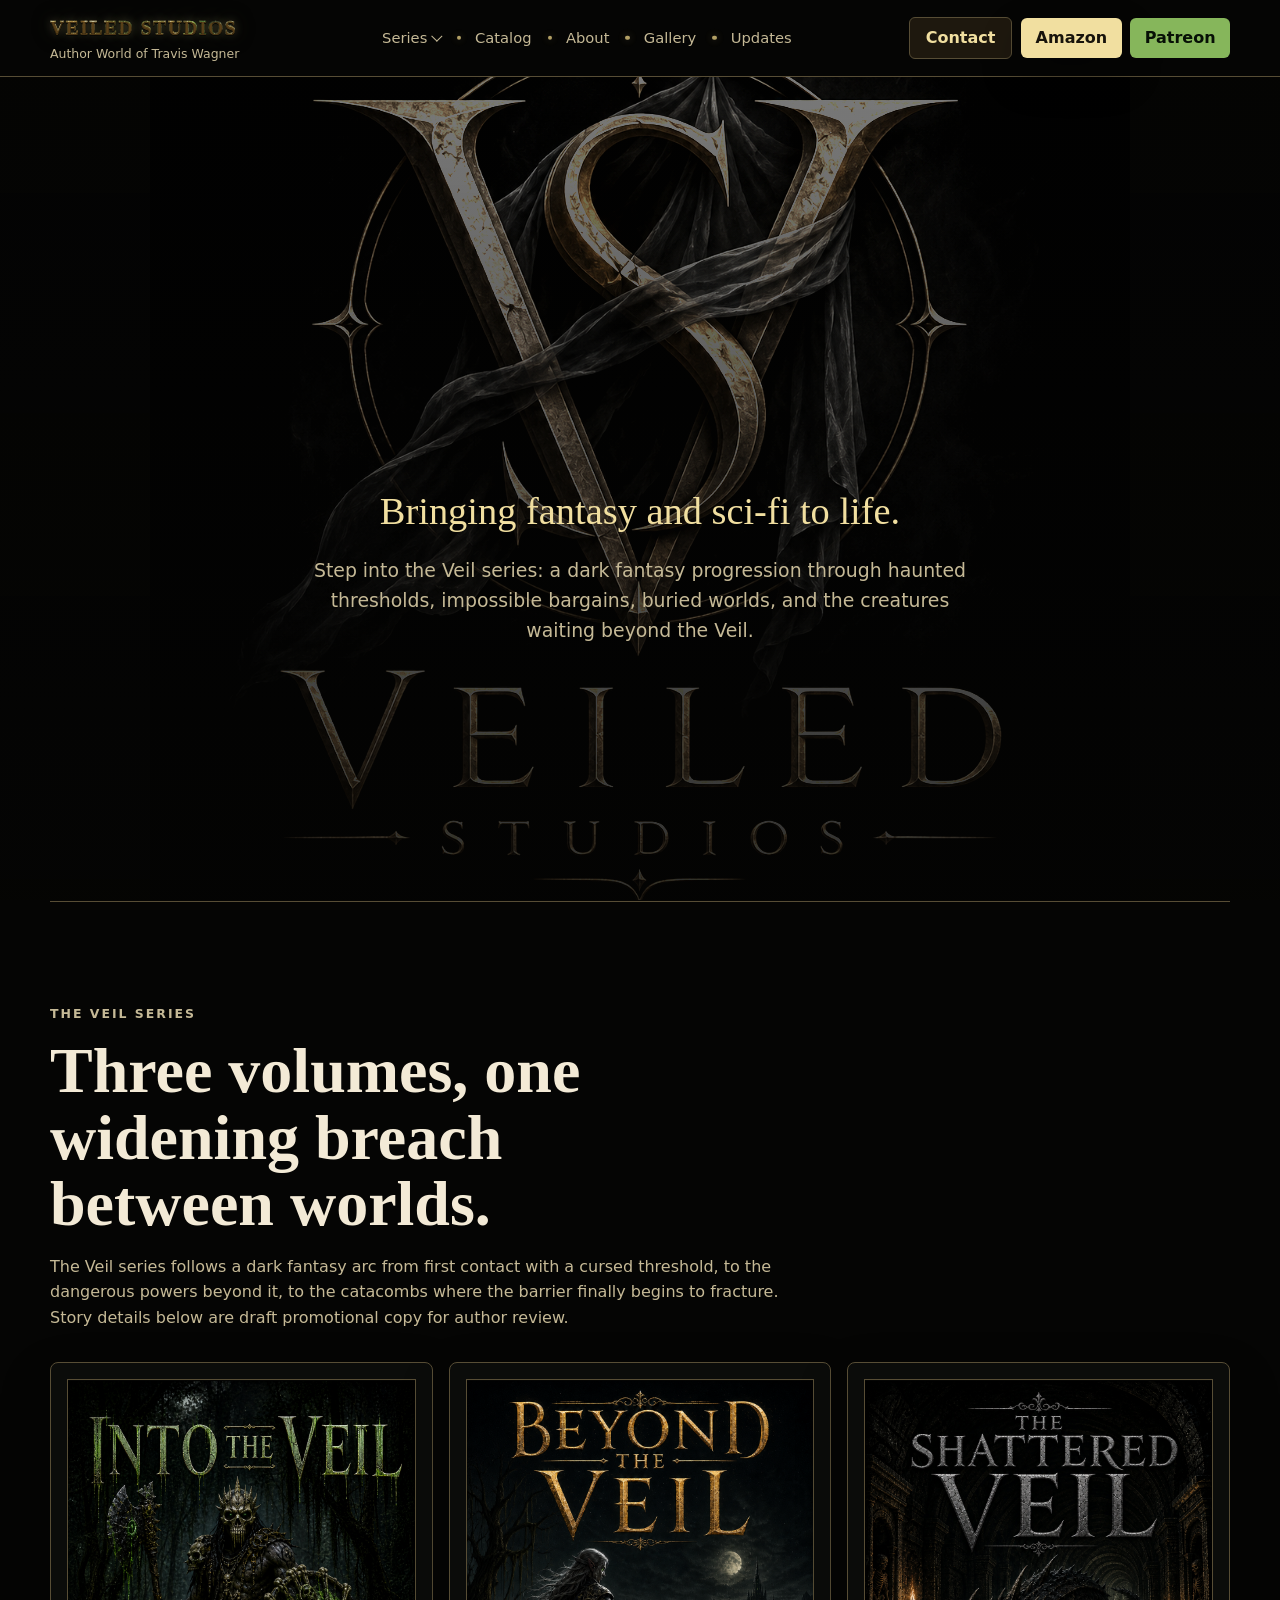
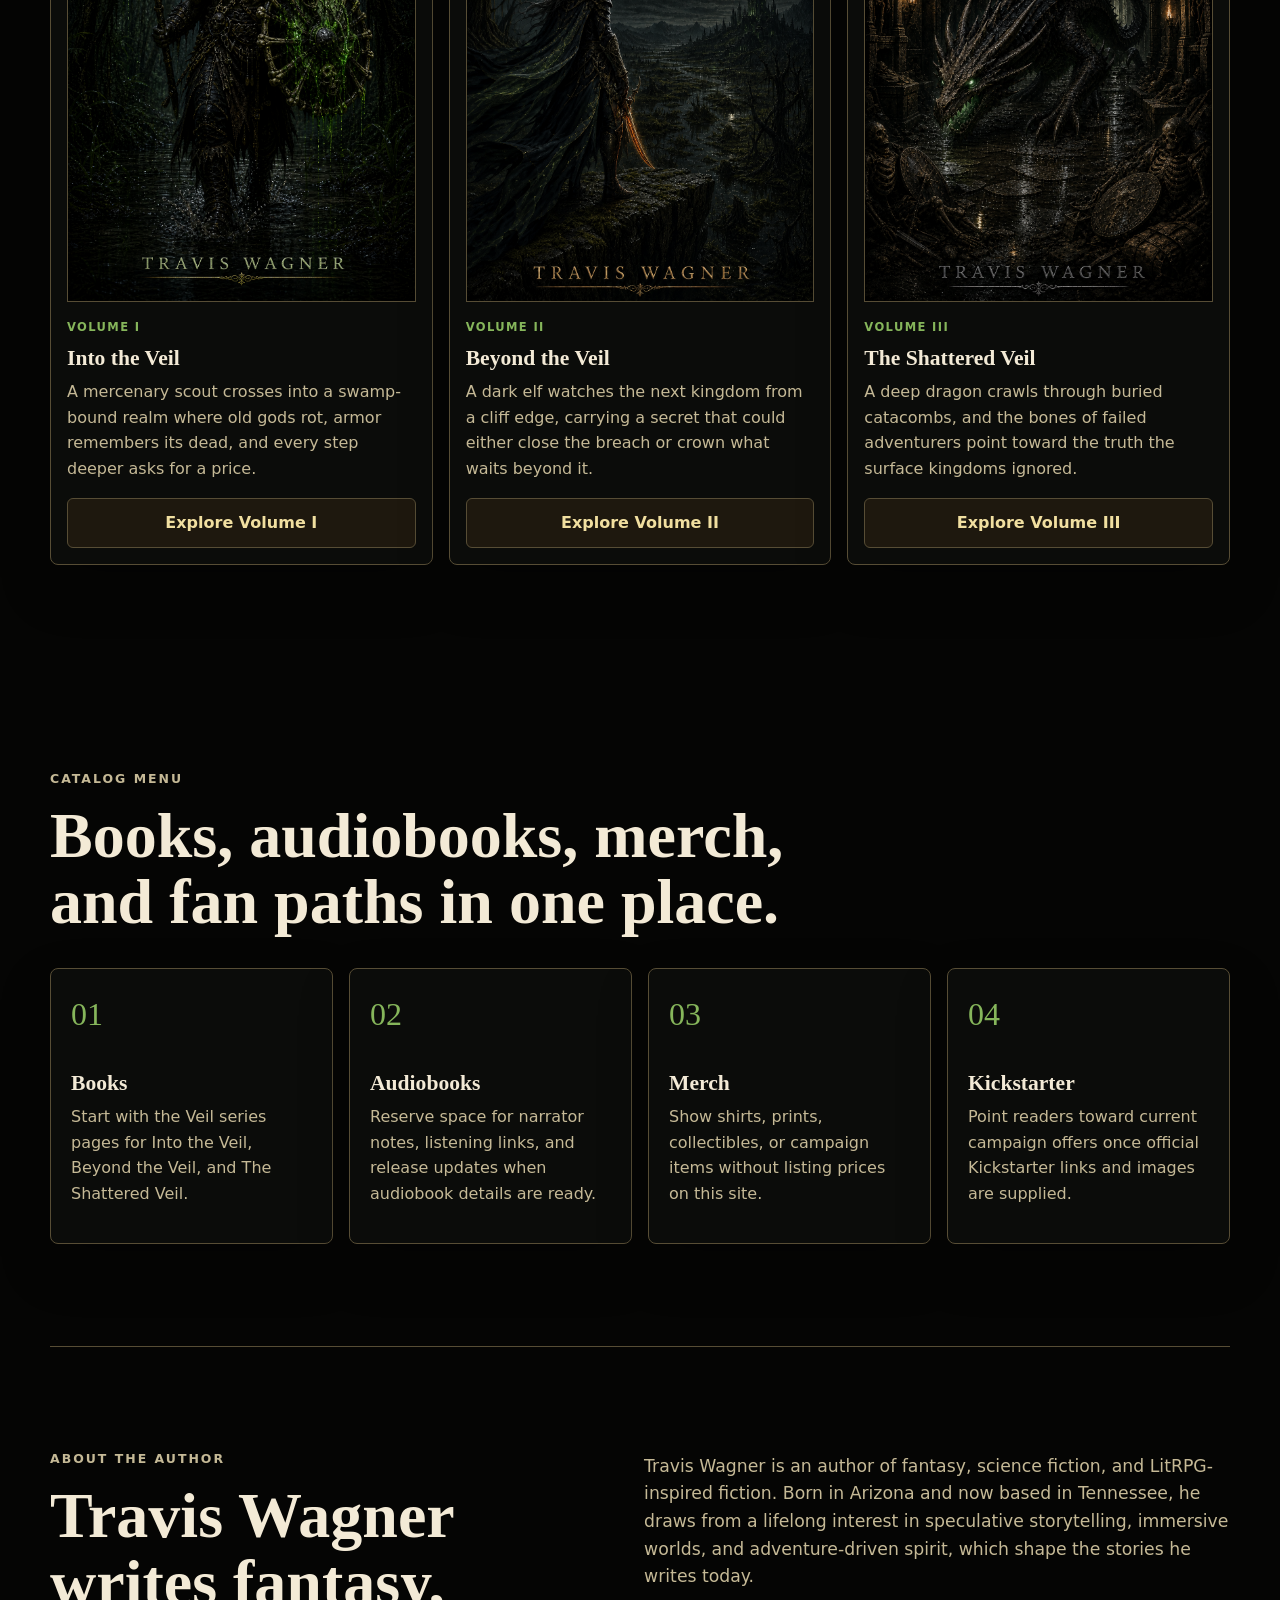
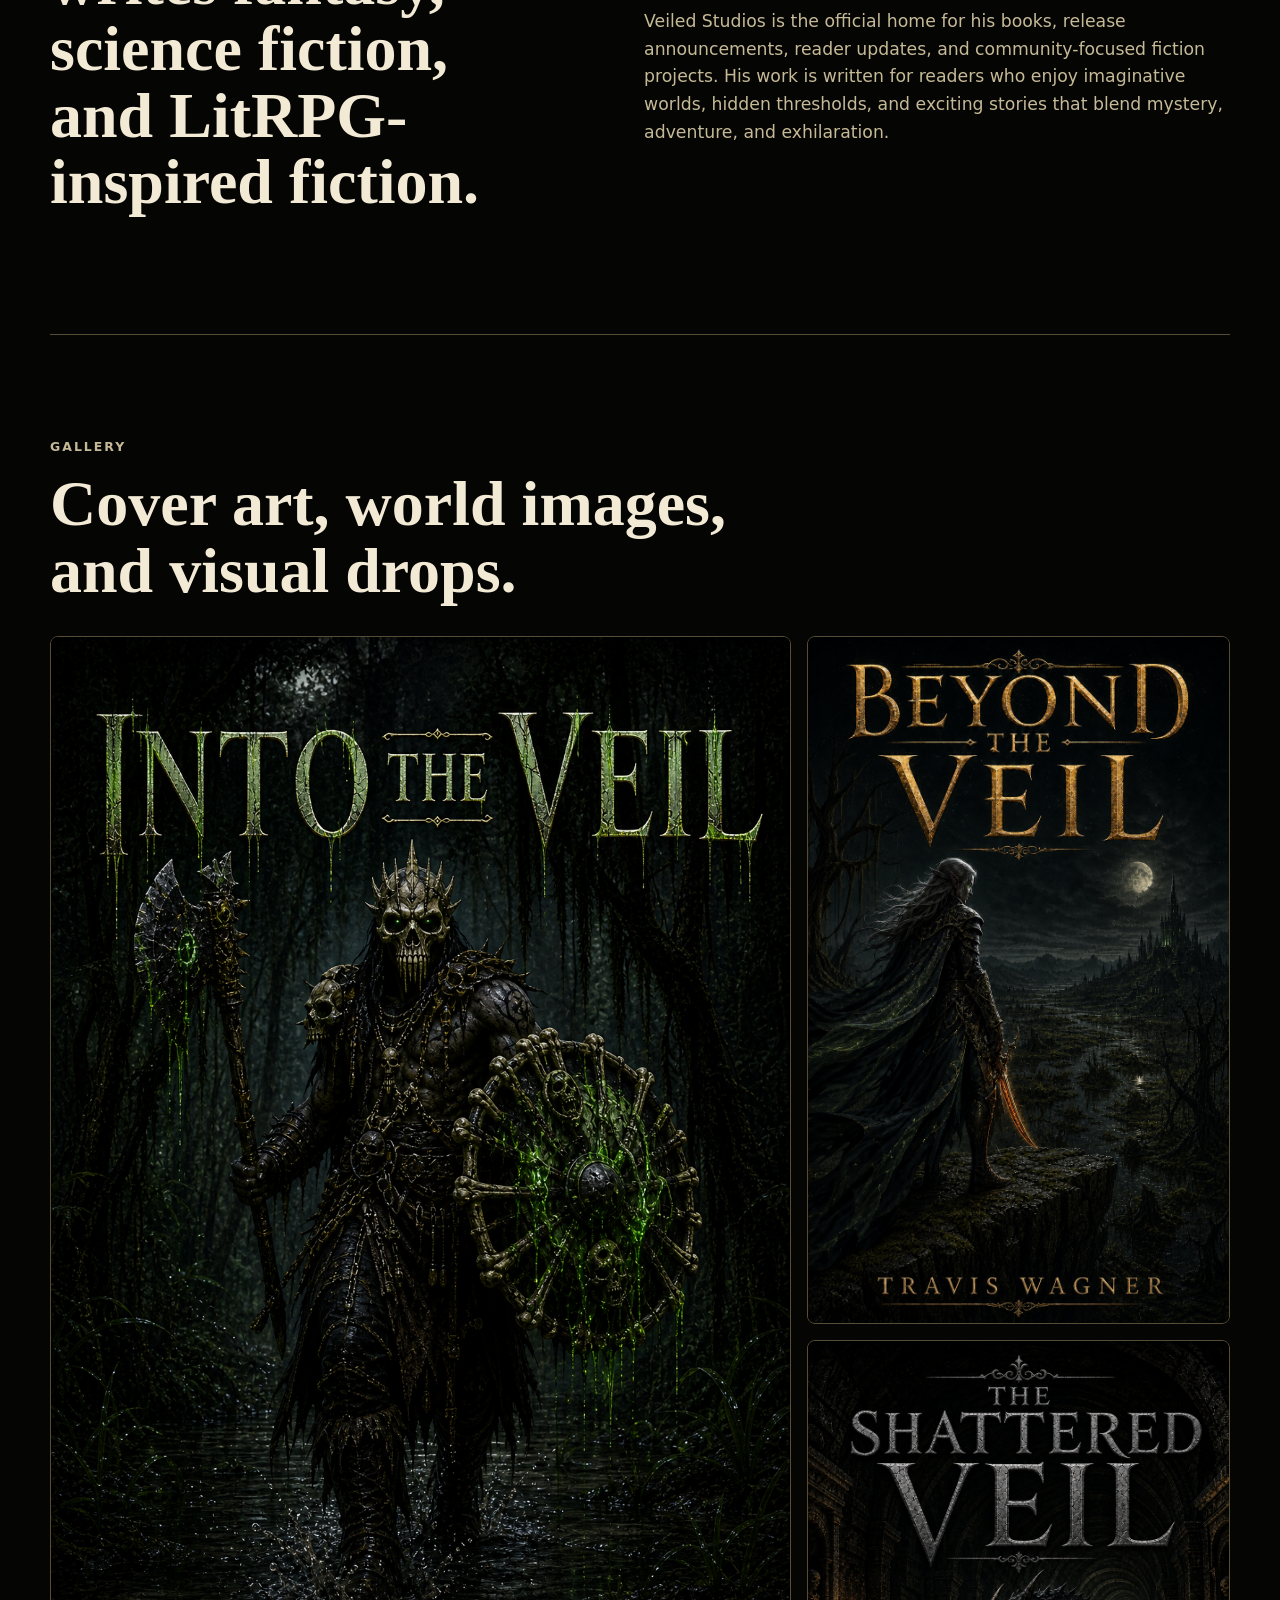
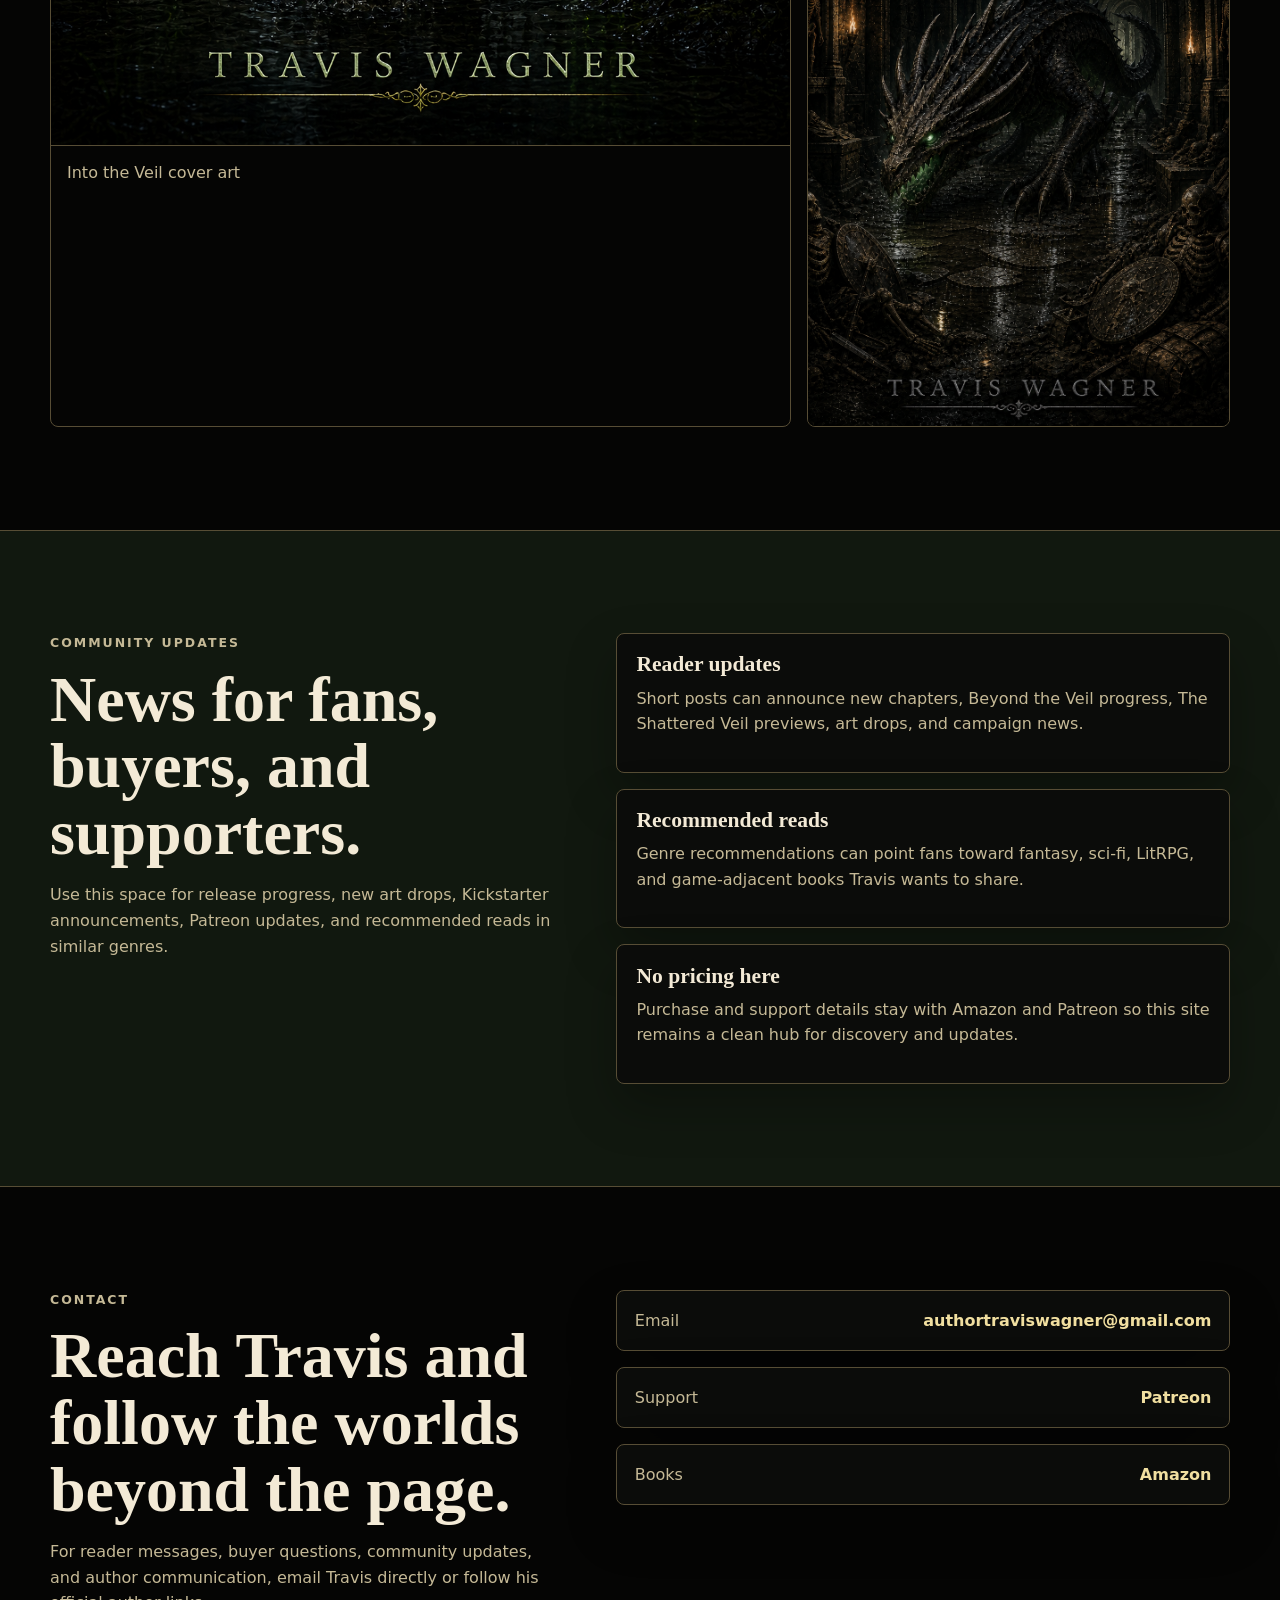
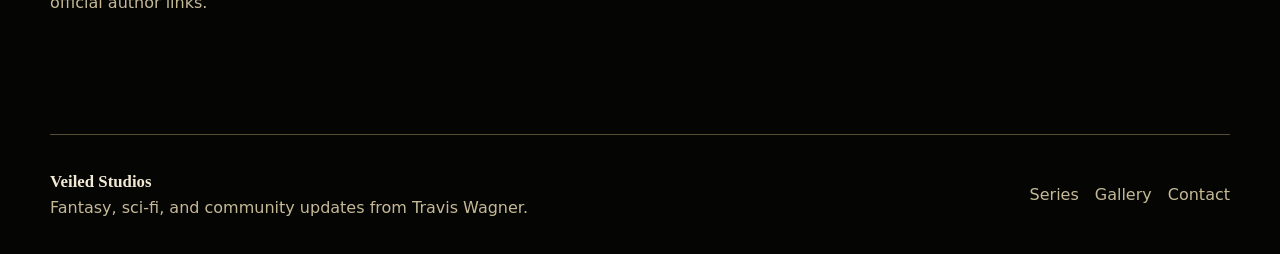
==== index.html @ 342b3826 "Add series-level Veil page" ====
<!doctype html>
<html lang="en">
<head>
  <meta charset="utf-8">
  <meta name="viewport" content="width=device-width, initial-scale=1">
  <title>Veiled Studios | Fantasy and Sci-Fi by Travis Wagner</title>
  <meta name="description" content="Veiled Studios brings fantasy and sci-fi to life through books, audiobooks, merch, author updates, and community links from Travis Wagner.">
  <link rel="stylesheet" href="styles.css?v=series-nav-20260707">
  <script type="application/ld+json">
    {
      "@context": "https://schema.org",
      "@type": "Person",
      "name": "Travis Wagner",
      "brand": {
        "@type": "Brand",
        "name": "Veiled Studios"
      },
      "description": "Fantasy and sci-fi author behind Veiled Studios.",
      "email": "authortraviswagner@gmail.com",
      "url": "https://lancewagner123.github.io/vssample.com/",
      "sameAs": [
        "https://www.patreon.com/author/traviswagner",
        "https://www.amazon.com/kindle/traviswagner"
      ]
    }
  </script>
</head>
<body>
  <a class="skip-link" href="#main">Skip to content</a>

  <header class="site-header">
    <nav class="nav" aria-label="Primary navigation">
      <a class="brand" href="#top" aria-label="Veiled Studios home">
        <span>
          <strong>Veiled Studios</strong>
          <small>Author World of Travis Wagner</small>
        </span>
      </a>
      <div class="nav-links">
        <details class="nav-dropdown">
          <summary>Series</summary>
          <div class="dropdown-menu">
            <a href="series/the-veil.html">The Veil</a>
          </div>
        </details>
        <a href="#menu">Catalog</a>
        <a href="#about">About</a>
        <a href="#gallery">Gallery</a>
        <a href="#updates">Updates</a>
      </div>
      <div class="nav-actions" aria-label="Header actions">
        <a class="nav-cta" href="mailto:authortraviswagner@gmail.com">Contact</a>
        <a class="button primary nav-action" href="https://www.amazon.com/kindle/traviswagner" target="_blank" rel="noopener">Amazon</a>
        <a class="button secondary nav-action" href="https://www.patreon.com/author/traviswagner" target="_blank" rel="noopener">Patreon</a>
      </div>
    </nav>
  </header>

  <main id="main">
    <section class="hero" id="top">
      <div class="hero-inner">
        <p class="lead">Bringing fantasy and sci-fi to life.</p>
        <p class="hero-copy">Step into the Veil series: a dark fantasy progression through haunted thresholds, impossible bargains, buried worlds, and the creatures waiting beyond the Veil.</p>
      </div>
    </section>

    <section class="section series-overview" id="series" aria-labelledby="series-title">
      <div class="section-heading">
        <p class="eyebrow">The Veil series</p>
        <h2 id="series-title">Three volumes, one widening breach between worlds.</h2>
        <p>The Veil series follows a dark fantasy arc from first contact with a cursed threshold, to the dangerous powers beyond it, to the catacombs where the barrier finally begins to fracture. Story details below are draft promotional copy for author review.</p>
      </div>
      <div class="volume-grid">
        <article class="volume-card">
          <img src="images/created/final/into-the-veil-cover-final.png" alt="Into the Veil cover">
          <div>
            <span>Volume I</span>
            <h3>Into the Veil</h3>
            <p>A mercenary scout crosses into a swamp-bound realm where old gods rot, armor remembers its dead, and every step deeper asks for a price.</p>
            <a href="books/into-the-veil.html">Explore Volume I</a>
          </div>
        </article>
        <article class="volume-card">
          <img src="images/created/final/beyond-the-veil-cover-swamp-flame.png" alt="Beyond the Veil cover">
          <div>
            <span>Volume II</span>
            <h3>Beyond the Veil</h3>
            <p>A dark elf watches the next kingdom from a cliff edge, carrying a secret that could either close the breach or crown what waits beyond it.</p>
            <a href="books/beyond-the-veil.html">Explore Volume II</a>
          </div>
        </article>
        <article class="volume-card">
          <img src="images/created/final/the-shattered-veil-cover-wet-slate.png" alt="The Shattered Veil cover">
          <div>
            <span>Volume III</span>
            <h3>The Shattered Veil</h3>
            <p>A deep dragon crawls through buried catacombs, and the bones of failed adventurers point toward the truth the surface kingdoms ignored.</p>
            <a href="books/the-shattered-veil.html">Explore Volume III</a>
          </div>
        </article>
      </div>
    </section>

    <section class="section catalog" id="menu" aria-labelledby="catalog-title">
      <div class="section-heading">
        <p class="eyebrow">Catalog menu</p>
        <h2 id="catalog-title">Books, audiobooks, merch, and fan paths in one place.</h2>
      </div>
      <div class="catalog-grid">
        <article>
          <span>01</span>
          <h3>Books</h3>
          <p>Start with the Veil series pages for Into the Veil, Beyond the Veil, and The Shattered Veil.</p>
        </article>
        <article>
          <span>02</span>
          <h3>Audiobooks</h3>
          <p>Reserve space for narrator notes, listening links, and release updates when audiobook details are ready.</p>
        </article>
        <article>
          <span>03</span>
          <h3>Merch</h3>
          <p>Show shirts, prints, collectibles, or campaign items without listing prices on this site.</p>
        </article>
        <article>
          <span>04</span>
          <h3>Kickstarter</h3>
          <p>Point readers toward current campaign offers once official Kickstarter links and images are supplied.</p>
        </article>
      </div>
    </section>

    <section class="section about" id="about" aria-labelledby="about-title">
      <div>
        <p class="eyebrow">About the author</p>
        <h2 id="about-title">Travis Wagner writes fantasy, science fiction, and LitRPG-inspired fiction.</h2>
      </div>
      <div class="about-copy">
        <p>Travis Wagner is an author of fantasy, science fiction, and LitRPG-inspired fiction. Born in Arizona and now based in Tennessee, he draws from a lifelong interest in speculative storytelling, immersive worlds, and adventure-driven spirit, which shape the stories he writes today.</p>
        <p>Veiled Studios is the official home for his books, release announcements, reader updates, and community-focused fiction projects. His work is written for readers who enjoy imaginative worlds, hidden thresholds, and exciting stories that blend mystery, adventure, and exhilaration.</p>
      </div>
    </section>

    <section class="section gallery" id="gallery" aria-labelledby="gallery-title">
      <div class="section-heading">
        <p class="eyebrow">Gallery</p>
        <h2 id="gallery-title">Cover art, world images, and visual drops.</h2>
      </div>
      <div class="gallery-grid">
        <figure class="wide">
          <img src="images/created/final/into-the-veil-cover-final.png" alt="Into the Veil cover art featuring a dark armored figure in a swamp">
          <figcaption>Into the Veil cover art</figcaption>
        </figure>
        <figure>
          <img src="images/created/final/beyond-the-veil-cover-swamp-flame.png" alt="Beyond the Veil fantasy cover featuring a dark elf with a flame-imbued blade in a swamp">
          <figcaption>Beyond the Veil second-book promo</figcaption>
        </figure>
        <figure>
          <img src="images/created/final/the-shattered-veil-cover-wet-slate.png" alt="The Shattered Veil fantasy cover featuring a deep dragon in wet catacombs with slate title lettering">
          <figcaption>The Shattered Veil third-volume preview</figcaption>
        </figure>
      </div>
    </section>

    <section class="updates-band" id="updates">
      <div class="section updates">
        <div>
          <p class="eyebrow">Community updates</p>
          <h2>News for fans, buyers, and supporters.</h2>
          <p>Use this space for release progress, new art drops, Kickstarter announcements, Patreon updates, and recommended reads in similar genres.</p>
        </div>
        <div class="updates-list">
          <article>
            <h3>Reader updates</h3>
            <p>Short posts can announce new chapters, Beyond the Veil progress, The Shattered Veil previews, art drops, and campaign news.</p>
          </article>
          <article>
            <h3>Recommended reads</h3>
            <p>Genre recommendations can point fans toward fantasy, sci-fi, LitRPG, and game-adjacent books Travis wants to share.</p>
          </article>
          <article>
            <h3>No pricing here</h3>
            <p>Purchase and support details stay with Amazon and Patreon so this site remains a clean hub for discovery and updates.</p>
          </article>
        </div>
      </div>
    </section>

    <section class="section contact" id="contact" aria-labelledby="contact-title">
      <div class="contact-copy">
        <p class="eyebrow">Contact</p>
        <h2 id="contact-title">Reach Travis and follow the worlds beyond the page.</h2>
        <p>For reader messages, buyer questions, community updates, and author communication, email Travis directly or follow his official author links.</p>
      </div>
      <div class="contact-links" aria-label="Contact and external links">
        <a href="mailto:authortraviswagner@gmail.com">
          <span>Email</span>
          <strong>authortraviswagner@gmail.com</strong>
        </a>
        <a href="https://www.patreon.com/author/traviswagner" target="_blank" rel="noopener">
          <span>Support</span>
          <strong>Patreon</strong>
        </a>
        <a href="https://www.amazon.com/kindle/traviswagner" target="_blank" rel="noopener">
          <span>Books</span>
          <strong>Amazon</strong>
        </a>
      </div>
    </section>
  </main>

  <footer class="footer">
    <div>
      <strong>Veiled Studios</strong>
      <p>Fantasy, sci-fi, and community updates from Travis Wagner.</p>
    </div>
    <div class="footer-links">
      <a href="series/the-veil.html">Series</a>
      <a href="#gallery">Gallery</a>
      <a href="mailto:authortraviswagner@gmail.com">Contact</a>
    </div>
  </footer>
  <script src="main.js"></script>
</body>
</html>
---- styles.css ----
:root {
  color-scheme: dark;
  --bg: #050504;
  --ink: #f3ead6;
  --muted: #c5b996;
  --line: #574d35;
  --panel: #0b0c0a;
  --panel-strong: #13140f;
  --gold: #d9c37b;
  --gold-soft: #f1dfa0;
  --green: #86b65b;
  --moss: #22311e;
  --shadow: rgba(0, 0, 0, 0.55);
  --max: 1180px;
}

* {
  box-sizing: border-box;
}

html {
  scroll-behavior: smooth;
}

body {
  margin: 0;
  min-height: 100vh;
  background: var(--bg);
  color: var(--ink);
  font-family: "Segoe UI", system-ui, -apple-system, BlinkMacSystemFont, sans-serif;
  line-height: 1.6;
}

body::before {
  content: "";
  position: fixed;
  inset: 0;
  z-index: -2;
  background-image: url("images/original/owner-uploads/Veilied%20Studios%20Logo.png");
  background-position: center 48%;
  background-repeat: no-repeat;
  background-size: min(980px, 92vw) auto;
  opacity: 0.72;
  filter: brightness(1.65) contrast(1.08);
}

body::after {
  content: "";
  position: fixed;
  inset: 0;
  z-index: -1;
  background:
    linear-gradient(180deg, rgba(5, 5, 4, 0.18), rgba(5, 5, 4, 0.42) 48%, rgba(5, 5, 4, 0.72)),
    rgba(5, 5, 4, 0.16);
}

img {
  display: block;
  max-width: 100%;
}

a {
  color: inherit;
}

.skip-link {
  position: absolute;
  left: 1rem;
  top: 1rem;
  z-index: 20;
  transform: translateY(-160%);
  padding: 0.65rem 0.9rem;
  background: var(--ink);
  color: #111;
  border-radius: 4px;
}

.skip-link:focus {
  transform: translateY(0);
}

.site-header {
  position: sticky;
  top: 0;
  z-index: 10;
  border-bottom: 1px solid var(--line);
  background: #050504;
}

.nav {
  width: min(var(--max), calc(100% - 32px));
  min-height: 76px;
  margin: 0 auto;
  display: flex;
  align-items: center;
  justify-content: space-between;
  flex-wrap: wrap;
  gap: 1.25rem;
}

.brand,
.nav-links,
.nav-actions,
.hero-actions,
.link-list,
.footer-links {
  display: flex;
  align-items: center;
}

.brand {
  gap: 0.75rem;
  text-decoration: none;
  min-width: 215px;
}

.brand strong,
.footer strong {
  display: block;
  font-family: Georgia, "Times New Roman", serif;
  font-size: 1.05rem;
  letter-spacing: 0;
}

.brand strong {
  font-family: "Cinzel Decorative", "Cinzel", "Trajan Pro", Georgia, "Times New Roman", serif;
  font-size: 1.22rem;
  font-weight: 800;
  letter-spacing: 0.08em;
  text-transform: uppercase;
  color: var(--gold-soft);
  background:
    radial-gradient(circle at 24% 22%, rgba(255, 244, 190, 0.96) 0 7%, transparent 8%),
    radial-gradient(circle at 78% 72%, rgba(113, 156, 90, 0.74) 0 10%, transparent 12%),
    repeating-linear-gradient(118deg, rgba(255, 255, 255, 0.32) 0 1px, rgba(54, 42, 22, 0.28) 1px 3px, rgba(12, 16, 11, 0.34) 3px 5px),
    linear-gradient(105deg, #fff0ae 0%, #ba8e3d 21%, #6f8645 43%, #f2d58a 63%, #2f3f2b 82%, #ffe4a1 100%);
  background-blend-mode: screen, color-dodge, overlay, normal;
  -webkit-background-clip: text;
  background-clip: text;
  -webkit-text-fill-color: transparent;
  -webkit-text-stroke: 0.35px rgba(7, 8, 5, 0.72);
  text-shadow:
    0 1px 0 #594019,
    0 2px 0 #080906,
    0 0 10px rgba(241, 223, 160, 0.38),
    0 0 22px rgba(134, 182, 91, 0.28);
  filter: drop-shadow(0 0 8px rgba(0, 0, 0, 0.55));
}

.brand small {
  display: block;
  color: var(--muted);
  font-size: 0.78rem;
}

.nav-links {
  flex: 1 1 340px;
  flex-wrap: wrap;
  justify-content: center;
  gap: 0;
  row-gap: 0.55rem;
  color: var(--muted);
  font-size: 0.92rem;
}

.nav-actions {
  flex: 0 1 auto;
  flex-wrap: wrap;
  justify-content: flex-end;
  gap: 0.55rem;
}

.nav-links a,
.nav-dropdown summary,
.footer-links a {
  text-decoration: none;
}

.nav-links > a,
.nav-links > .nav-dropdown {
  position: relative;
  display: inline-flex;
  align-items: center;
}

.nav-links > a:not(:first-child),
.nav-links > .nav-dropdown:not(:first-child) {
  margin-left: clamp(0.7rem, 1.4vw, 1rem);
  padding-left: clamp(0.85rem, 1.5vw, 1.15rem);
}

.nav-links > a:not(:first-child)::before,
.nav-links > .nav-dropdown:not(:first-child)::before {
  content: "";
  position: absolute;
  left: 0;
  top: 50%;
  width: 0.28rem;
  height: 0.28rem;
  border-radius: 999px;
  background: var(--gold);
  box-shadow: 0 0 8px rgba(217, 195, 123, 0.45);
  opacity: 0.82;
  transform: translateY(-50%);
}

.nav-links a:hover,
.nav-dropdown summary:hover,
.nav-dropdown[open] summary,
.footer-links a:hover {
  color: var(--gold-soft);
}

.nav-dropdown {
  position: relative;
}

.nav-dropdown summary {
  display: inline-flex;
  align-items: center;
  gap: 0.35rem;
  list-style: none;
  cursor: pointer;
}

.nav-dropdown summary::-webkit-details-marker {
  display: none;
}

.nav-dropdown summary::after {
  content: "";
  width: 0.42rem;
  height: 0.42rem;
  border-right: 1px solid currentColor;
  border-bottom: 1px solid currentColor;
  transform: translateY(-0.12rem) rotate(45deg);
}

.nav-dropdown[open] summary::after {
  transform: translateY(0.08rem) rotate(225deg);
}

.dropdown-menu {
  position: absolute;
  top: 100%;
  left: 50%;
  z-index: 30;
  display: grid;
  gap: 0.25rem;
  min-width: 235px;
  padding: 0.45rem;
  border: 1px solid var(--line);
  border-radius: 8px;
  background: #0b0c0a;
  box-shadow: 0 22px 50px rgba(0, 0, 0, 0.48);
  transform: translateX(-50%);
}

.nav-dropdown:not([open]) .dropdown-menu {
  display: none;
}

.nav-dropdown[open]::after {
  content: "";
  position: absolute;
  top: 100%;
  left: -0.85rem;
  right: -0.85rem;
  height: 0.85rem;
}

.dropdown-menu a,
.dropdown-label {
  padding: 0.7rem 0.8rem;
  border-radius: 5px;
  color: var(--ink);
  background: #13140f;
  white-space: nowrap;
}

.dropdown-label {
  color: var(--gold-soft);
  font-family: Georgia, "Times New Roman", serif;
  font-weight: 800;
  cursor: default;
}

.dropdown-subitems {
  display: grid;
  gap: 0.25rem;
  margin-left: 0.45rem;
  padding-left: 0.6rem;
  border-left: 1px solid var(--line);
}

.dropdown-subitems a {
  font-size: 0.88rem;
}

.dropdown-menu a:hover {
  background: #1e180e;
}

.nav-cta,
.button {
  min-height: 42px;
  display: inline-flex;
  align-items: center;
  justify-content: center;
  padding: 0.75rem 1rem;
  border-radius: 6px;
  text-decoration: none;
  font-weight: 700;
  line-height: 1;
  white-space: nowrap;
}

.nav-cta {
  border: 1px solid var(--line);
  color: var(--gold-soft);
  background: #1e180e;
}

.nav-action {
  min-height: 40px;
  padding: 0.72rem 0.9rem;
}

.hero {
  min-height: calc(100vh - 76px);
  display: grid;
  align-items: center;
  padding: clamp(5rem, 12vw, 9rem) 0 clamp(4rem, 9vw, 7rem);
}

.hero-inner,
.section,
.feature-release,
.footer {
  width: min(var(--max), calc(100% - 32px));
  margin: 0 auto;
}

.hero-inner {
  max-width: 880px;
  text-align: center;
  transform: translateY(clamp(2rem, 8vh, 5.5rem));
}

.eyebrow {
  margin: 0 0 0.85rem;
  color: var(--gold-soft);
  font-size: 0.78rem;
  font-weight: 800;
  letter-spacing: 0.16em;
  text-transform: uppercase;
}

h1,
h2,
h3,
p {
  margin-top: 0;
}

h1,
h2,
h3 {
  font-family: Georgia, "Times New Roman", serif;
  line-height: 1.04;
  letter-spacing: 0;
  overflow-wrap: anywhere;
  text-wrap: balance;
}

h1 {
  margin-bottom: 1rem;
  font-size: clamp(4rem, 12vw, 9rem);
  text-shadow: 0 18px 55px var(--shadow);
}

h2 {
  margin-bottom: 1rem;
  font-size: clamp(2rem, 5vw, 4.2rem);
}

h3 {
  margin-bottom: 0.6rem;
  font-size: 1.35rem;
}

.lead {
  margin-bottom: 0.75rem;
  color: var(--gold-soft);
  font-family: Georgia, "Times New Roman", serif;
  font-size: clamp(1.4rem, 3.2vw, 2.4rem);
  text-wrap: balance;
}

.hero-copy {
  max-width: 680px;
  margin: 0 auto 1.7rem;
  color: var(--muted);
  font-size: clamp(1rem, 2vw, 1.18rem);
  text-wrap: pretty;
}

.hero-actions {
  justify-content: center;
  flex-wrap: wrap;
  gap: 0.85rem;
}

.button.primary {
  background: var(--gold-soft);
  color: #17130b;
  box-shadow: 0 18px 40px rgba(0, 0, 0, 0.32);
}

.button.secondary {
  background: var(--green);
  color: #071006;
}

.button.ghost {
  border: 1px solid var(--line);
  color: var(--ink);
  background: #121411;
}

.feature-release {
  display: grid;
  grid-template-columns: minmax(240px, 0.72fr) 1fr;
  gap: clamp(2rem, 5vw, 5rem);
  align-items: center;
  padding: clamp(4rem, 8vw, 7rem) 0;
}

.series-overview {
  border-top: 1px solid var(--line);
}

.volume-grid {
  display: grid;
  grid-template-columns: repeat(3, minmax(0, 1fr));
  gap: 1rem;
}

.volume-card {
  display: flex;
  flex-direction: column;
  gap: 1rem;
  padding: 1rem;
  border: 1px solid var(--line);
  border-radius: 8px;
  background: var(--panel);
  box-shadow: 0 22px 50px rgba(0, 0, 0, 0.28);
}

.volume-card img {
  width: 100%;
  height: auto;
  aspect-ratio: 2 / 3;
  object-fit: contain;
  border: 1px solid var(--line);
  background: #050504;
}

.volume-card > div {
  display: flex;
  flex: 1;
  flex-direction: column;
}

.volume-card span,
.book-meta span {
  display: inline-block;
  margin-bottom: 0.65rem;
  color: var(--green);
  font-weight: 800;
  letter-spacing: 0.12em;
  text-transform: uppercase;
  font-size: 0.72rem;
}

.volume-card a,
.book-link {
  display: inline-flex;
  align-items: center;
  justify-content: center;
  min-height: 42px;
  margin-top: 0.7rem;
  padding: 0.7rem 0.9rem;
  border: 1px solid var(--line);
  border-radius: 6px;
  background: #1e180e;
  color: var(--gold-soft);
  text-decoration: none;
  font-weight: 800;
}

.volume-card a {
  margin-top: auto;
}

.promo-release {
  border-top: 1px solid var(--line);
  border-bottom: 1px solid var(--line);
}

.promo-copy {
  max-width: 700px;
}

.promo-note {
  color: var(--gold-soft);
}

.promo-art img {
  margin-left: auto;
}

.release-art img {
  width: min(100%, 520px);
  border: 1px solid var(--line);
  box-shadow: 0 28px 70px rgba(0, 0, 0, 0.62);
}

.release-copy {
  max-width: 660px;
}

.release-copy p,
.section p,
.updates-list p,
.footer p {
  color: var(--muted);
}

.link-list {
  align-items: stretch;
  flex-direction: column;
  gap: 0.75rem;
  margin-top: 1.5rem;
}

.link-list a {
  padding: 0.95rem 1rem;
  border: 1px solid var(--line);
  border-radius: 6px;
  background: #0b0c0a;
  color: var(--gold-soft);
  text-decoration: none;
  font-weight: 700;
}

.section {
  padding: clamp(4rem, 8vw, 7rem) 0;
}

.section-heading {
  max-width: 760px;
  margin-bottom: 2rem;
}

.catalog-grid,
.updates-list,
.contact-links {
  display: grid;
  grid-template-columns: repeat(4, minmax(0, 1fr));
  gap: 1rem;
}

.catalog-grid article,
.updates-list article,
.contact-links a {
  border: 1px solid var(--line);
  border-radius: 8px;
  background: var(--panel);
  box-shadow: 0 22px 50px rgba(0, 0, 0, 0.28);
}

.catalog-grid article {
  min-height: 245px;
  padding: 1.25rem;
}

.catalog-grid span {
  display: block;
  margin-bottom: 2rem;
  color: var(--green);
  font-family: Georgia, "Times New Roman", serif;
  font-size: 2rem;
}

.about {
  display: grid;
  grid-template-columns: 0.95fr 1.05fr;
  gap: clamp(2rem, 5vw, 5rem);
  align-items: start;
  border-top: 1px solid var(--line);
  border-bottom: 1px solid var(--line);
}

.about-copy {
  padding-top: 0.2rem;
  font-size: 1.08rem;
}

.gallery-grid {
  display: grid;
  grid-template-columns: 1.4fr 0.8fr;
  gap: 1rem;
  align-items: stretch;
}

.gallery-grid figure {
  margin: 0;
  min-height: 100%;
  overflow: hidden;
  border: 1px solid var(--line);
  border-radius: 8px;
  background: #050504;
}

.gallery-grid img {
  width: 100%;
  height: 100%;
  min-height: 360px;
  object-fit: cover;
}

.gallery-grid .wide {
  grid-row: span 2;
}

.gallery-grid .wide img {
  height: auto;
  min-height: 0;
  aspect-ratio: 2 / 3;
  object-fit: contain;
  background: #050504;
}

figcaption {
  padding: 0.85rem 1rem;
  color: var(--muted);
  border-top: 1px solid var(--line);
  background: #050504;
}

.updates-band {
  border-top: 1px solid var(--line);
  border-bottom: 1px solid var(--line);
  background: #11180f;
}

.updates {
  display: grid;
  grid-template-columns: 0.9fr 1.1fr;
  gap: clamp(2rem, 5vw, 4rem);
  align-items: start;
}

.updates-list {
  grid-template-columns: 1fr;
}

.updates-list article {
  padding: 1.2rem;
}

.contact {
  display: grid;
  grid-template-columns: 0.9fr 1.1fr;
  gap: clamp(2rem, 5vw, 4rem);
  align-items: start;
}

.contact-links {
  grid-template-columns: 1fr;
}

.contact-links a {
  display: flex;
  justify-content: space-between;
  gap: 1rem;
  padding: 1.05rem 1.1rem;
  text-decoration: none;
}

.contact-links span {
  color: var(--muted);
}

.contact-links strong {
  color: var(--gold-soft);
  text-align: right;
  overflow-wrap: anywhere;
}

.book-page .site-header {
  position: static;
}

.book-hero {
  display: grid;
  grid-template-columns: minmax(260px, 0.75fr) 1fr;
  gap: clamp(2rem, 5vw, 5rem);
  align-items: center;
  width: min(var(--max), calc(100% - 32px));
  margin: 0 auto;
  padding: clamp(4rem, 8vw, 7rem) 0;
}

.book-cover img {
  width: min(100%, 520px);
  border: 1px solid var(--line);
  box-shadow: 0 28px 70px rgba(0, 0, 0, 0.62);
}

.book-copy h1 {
  font-size: clamp(3.4rem, 8vw, 7rem);
}

.book-meta {
  display: grid;
  grid-template-columns: repeat(3, minmax(0, 1fr));
  gap: 0.8rem;
  margin: 1.6rem 0;
}

.book-meta div,
.story-panel {
  padding: 1rem;
  border: 1px solid var(--line);
  border-radius: 8px;
  background: var(--panel);
}

.book-meta strong {
  display: block;
  color: var(--ink);
  font-family: Georgia, "Times New Roman", serif;
}

.story-grid {
  display: grid;
  grid-template-columns: repeat(2, minmax(0, 1fr));
  gap: 1rem;
}

.story-panel h3 {
  color: var(--gold-soft);
}

.status-note {
  border-left: 4px solid var(--green);
  padding: 1rem 1.2rem;
  background: var(--panel-strong);
  color: var(--muted);
}

.book-nav {
  display: flex;
  flex-wrap: wrap;
  gap: 0.75rem;
  margin-top: 1.4rem;
}

.footer {
  min-height: 120px;
  display: flex;
  align-items: center;
  justify-content: space-between;
  gap: 1rem;
  padding: 2rem 0;
  border-top: 1px solid var(--line);
}

.footer p {
  margin-bottom: 0;
}

.footer-links {
  gap: 1rem;
  color: var(--muted);
}

@media (max-width: 900px) {
  .nav {
    min-height: auto;
    width: min(var(--max), calc(100% - 24px));
    padding: 0.85rem 0;
    align-items: flex-start;
    flex-direction: column;
    gap: 0.8rem;
  }

  .brand {
    width: 100%;
  }

  .nav-links {
    flex: 0 0 auto;
    width: 100%;
    justify-content: flex-start;
    flex-wrap: wrap;
    font-size: 0.88rem;
    row-gap: 0.5rem;
  }

  .nav-links > a:not(:first-child),
  .nav-links > .nav-dropdown:not(:first-child) {
    margin-left: 0.62rem;
    padding-left: 0.78rem;
  }

  .nav-links > a:not(:first-child)::before,
  .nav-links > .nav-dropdown:not(:first-child)::before {
    width: 0.24rem;
    height: 0.24rem;
  }

  .nav-actions {
    flex: 0 0 auto;
    width: 100%;
    align-items: stretch;
    flex-wrap: wrap;
  }

  .nav-actions a {
    flex: 1 1 130px;
  }

  .nav-dropdown {
    width: 100%;
  }

  .dropdown-menu {
    position: static;
    width: min(100%, 320px);
    margin-top: 0.7rem;
    transform: none;
  }

  .hero {
    min-height: auto;
    padding: clamp(3.5rem, 10vw, 5.5rem) 0 clamp(3.5rem, 9vw, 5rem);
  }

  .hero-inner {
    transform: translateY(clamp(0.75rem, 3vh, 1.5rem));
  }

  .feature-release,
  .book-hero,
  .about,
  .updates,
  .contact {
    grid-template-columns: 1fr;
  }

  .volume-grid,
  .story-grid {
    grid-template-columns: 1fr;
  }

  .volume-card img {
    width: min(100%, 360px);
    margin: 0 auto;
  }

  .book-meta {
    grid-template-columns: 1fr;
  }

  .catalog-grid {
    grid-template-columns: repeat(2, minmax(0, 1fr));
  }

  .gallery-grid {
    grid-template-columns: 1fr;
  }

  .gallery-grid .wide {
    grid-row: auto;
  }

  .book-cover img {
    width: min(100%, 420px);
    margin: 0 auto;
  }
}

@media (max-width: 620px) {
  .site-header {
    position: static;
  }

  .nav {
    position: relative;
    width: min(var(--max), calc(100% - 20px));
    min-height: 0;
    padding: 0.45rem 0 0.55rem;
    gap: 0.45rem;
  }

  body::before {
    background-position: center 6rem;
    background-size: 132vw auto;
    opacity: 0.5;
  }

  .brand {
    width: auto;
    min-width: 0;
  }

  .brand strong {
    font-size: 0.94rem;
    letter-spacing: 0.055em;
  }

  .brand small {
    display: none;
  }

  .nav-links {
    width: 100%;
    flex-wrap: wrap;
    gap: 0;
    overflow: visible;
    padding: 0.05rem 0 0.2rem;
    font-size: 0.74rem;
    row-gap: 0.12rem;
  }

  .nav-links > a,
  .nav-links > .nav-dropdown {
    flex: 0 0 auto;
  }

  .nav-links a,
  .nav-dropdown summary {
    min-height: 26px;
    white-space: nowrap;
  }

  .nav-links > a:not(:first-child),
  .nav-links > .nav-dropdown:not(:first-child) {
    margin-left: 0.34rem;
    padding-left: 0.42rem;
  }

  .nav-links > a:not(:first-child)::before,
  .nav-links > .nav-dropdown:not(:first-child)::before {
    width: 0.18rem;
    height: 0.18rem;
  }

  .nav-actions {
    display: grid;
    width: 100%;
    grid-template-columns: repeat(3, minmax(0, 1fr));
    gap: 0.35rem;
  }

  .nav-actions a {
    flex: none;
    min-width: 0;
    min-height: 34px;
    padding: 0.52rem 0.32rem;
    border-radius: 5px;
    font-size: 0.74rem;
  }

  .nav-links > .nav-dropdown {
    position: static;
    width: auto;
  }

  .dropdown-menu {
    position: absolute;
    top: calc(100% + 0.35rem);
    left: 0;
    width: min(88vw, 320px);
    min-width: 0;
    margin-top: 0;
    transform: none;
  }

  .nav-dropdown[open]::after {
    display: none;
  }

  .dropdown-menu a,
  .dropdown-label {
    white-space: normal;
  }

  .dropdown-subitems {
    margin-left: 0.2rem;
    padding-left: 0.45rem;
  }

  .hero {
    padding: 1.9rem 0 2.75rem;
  }

  .hero-inner {
    transform: none;
  }

  .hero-inner,
  .section,
  .feature-release,
  .book-hero,
  .footer {
    width: min(100% - 24px, var(--max));
  }

  h1 {
    font-size: clamp(2.8rem, 16vw, 4.6rem);
  }

  h2 {
    font-size: clamp(1.85rem, 10vw, 3.15rem);
  }

  .book-copy h1 {
    font-size: clamp(2.65rem, 13.5vw, 4.2rem);
  }

  .lead {
    font-size: clamp(1.24rem, 7vw, 1.8rem);
  }

  .section,
  .feature-release,
  .book-hero {
    padding: 3.2rem 0;
  }

  .section-heading {
    margin-bottom: 1.4rem;
  }

  .catalog-grid {
    grid-template-columns: 1fr;
  }

  .catalog-grid article {
    min-height: auto;
    padding: 1.05rem;
  }

  .catalog-grid span {
    margin-bottom: 1rem;
    font-size: 1.6rem;
  }

  .volume-card {
    padding: 0.85rem;
  }

  .volume-card img,
  .book-cover img {
    width: min(100%, 320px);
  }

  .book-nav {
    align-items: stretch;
    flex-direction: column;
  }

  .book-link {
    width: 100%;
  }

  .gallery-grid img {
    min-height: 0;
    aspect-ratio: 2 / 3;
    object-fit: contain;
    background: #050504;
  }

  .updates-list article,
  .story-panel,
  .book-meta div {
    padding: 0.95rem;
  }

  .footer,
  .contact-links a {
    align-items: flex-start;
    flex-direction: column;
  }

  .contact-links strong {
    text-align: left;
  }
}
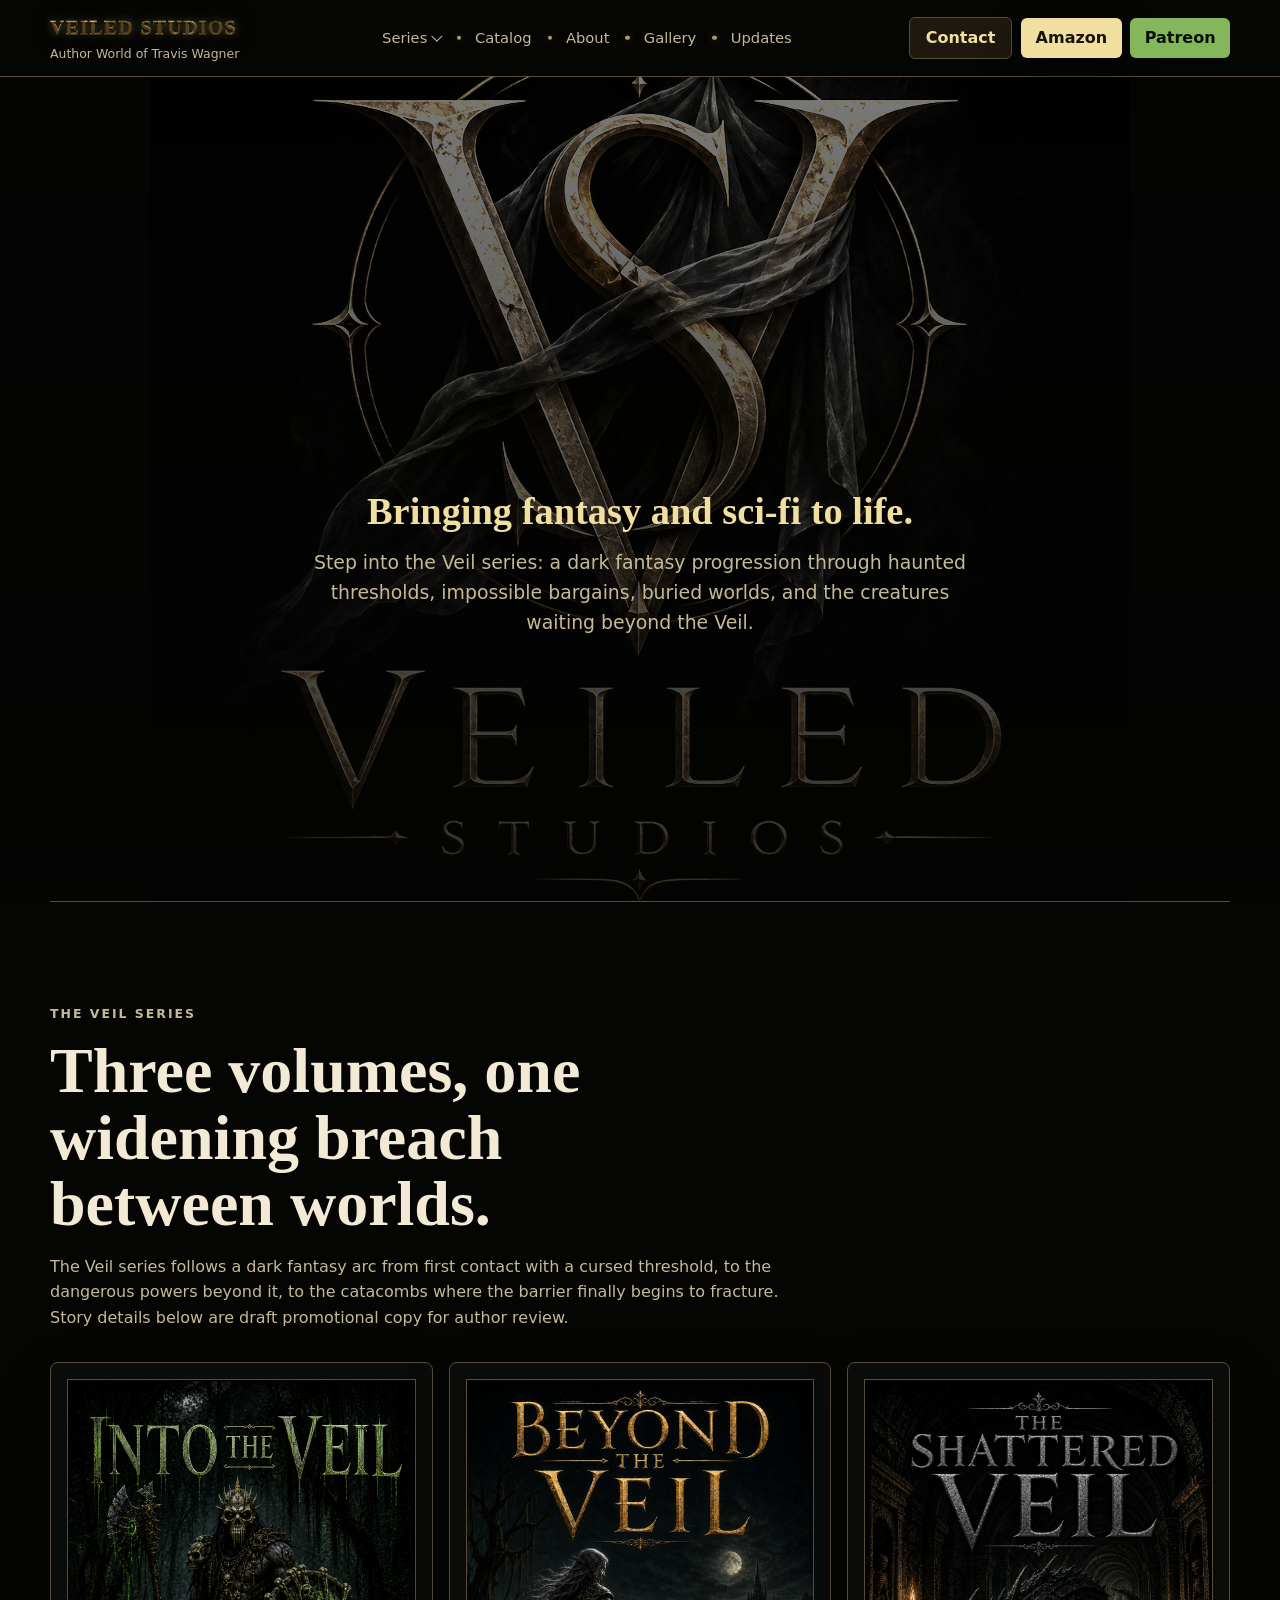
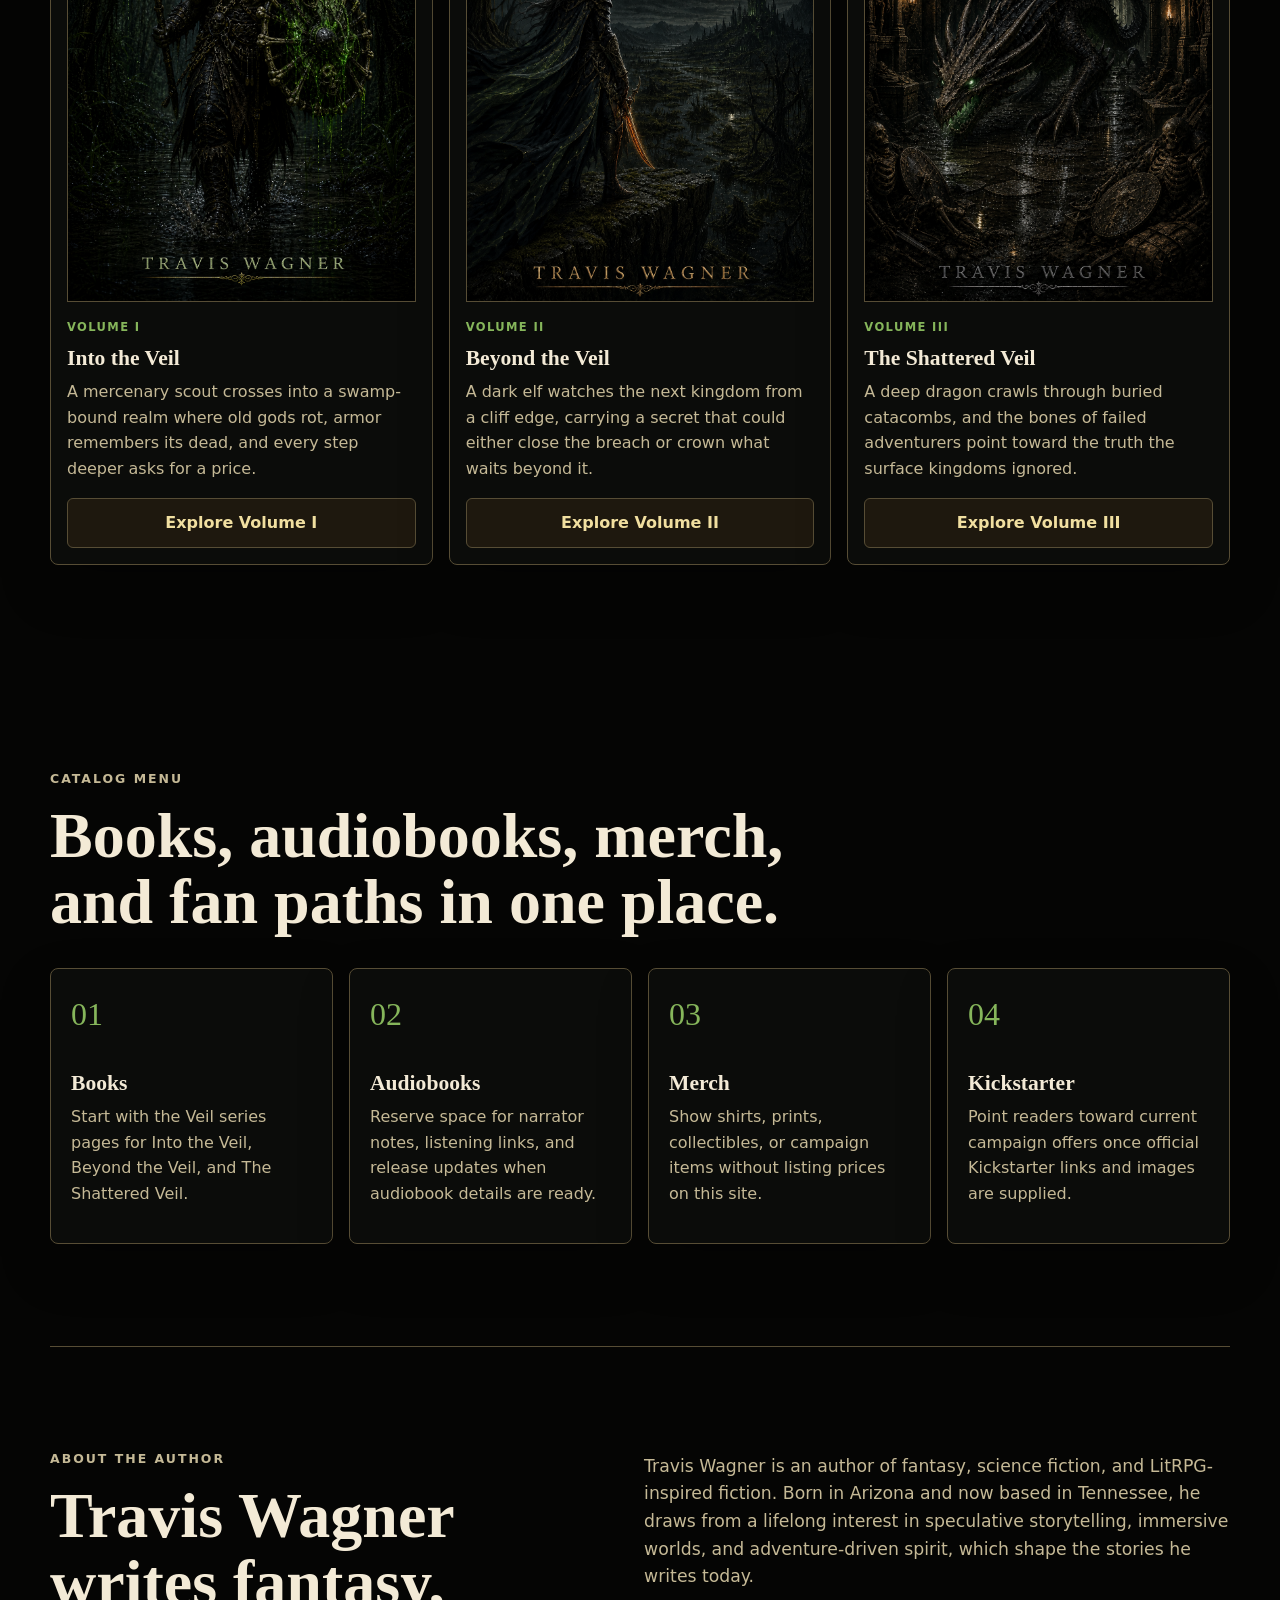
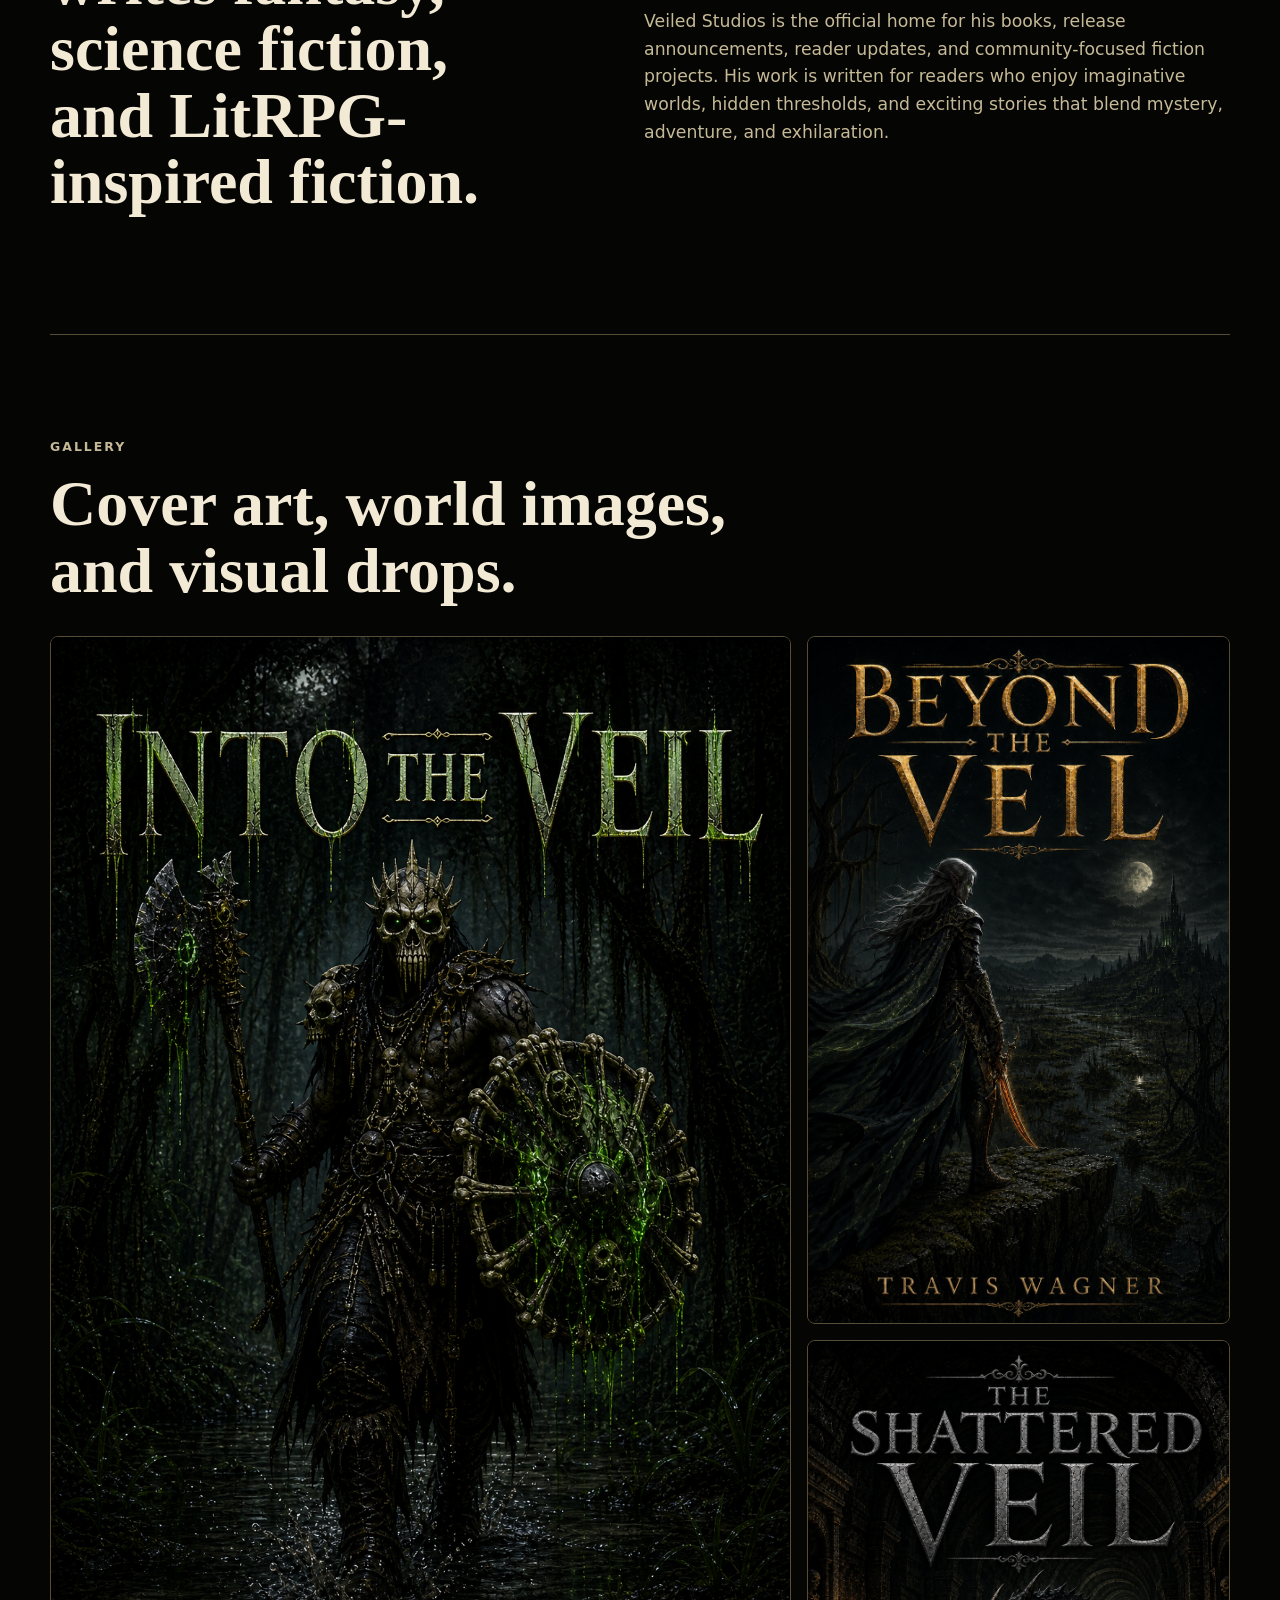
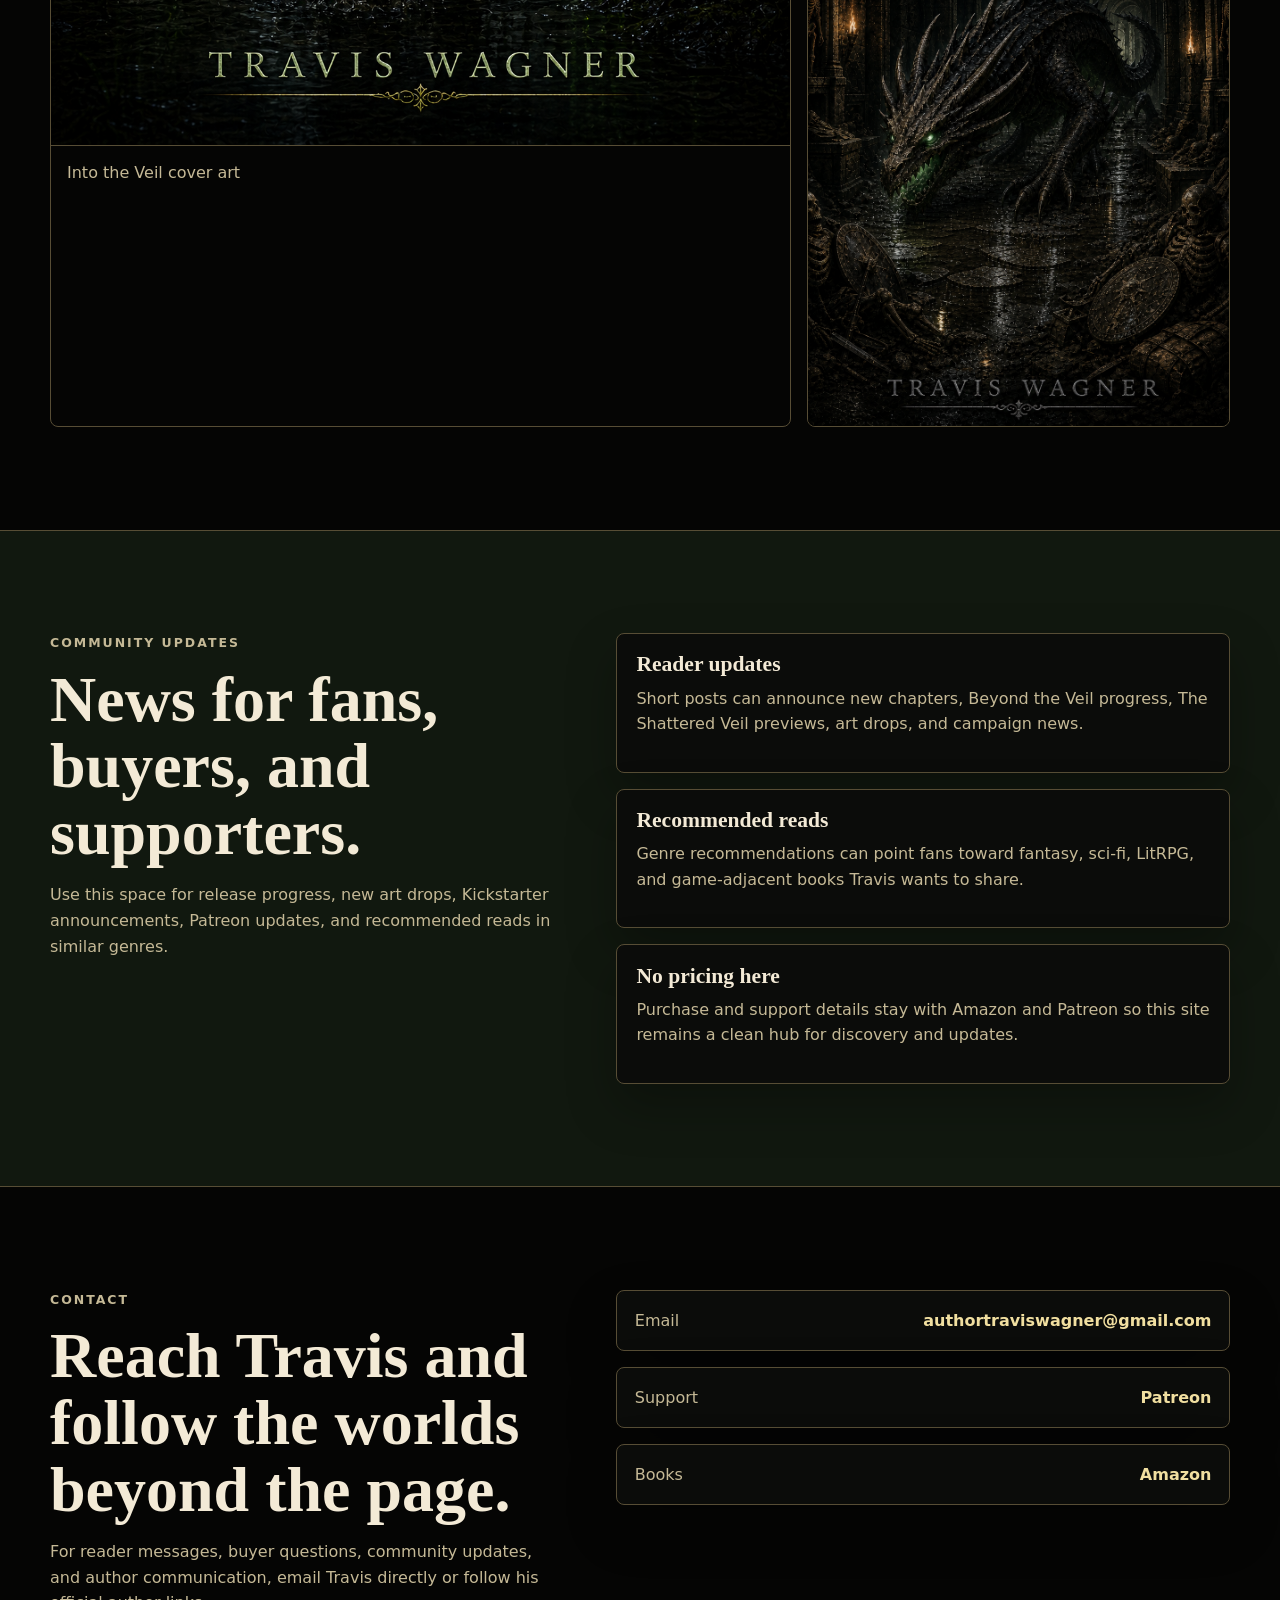
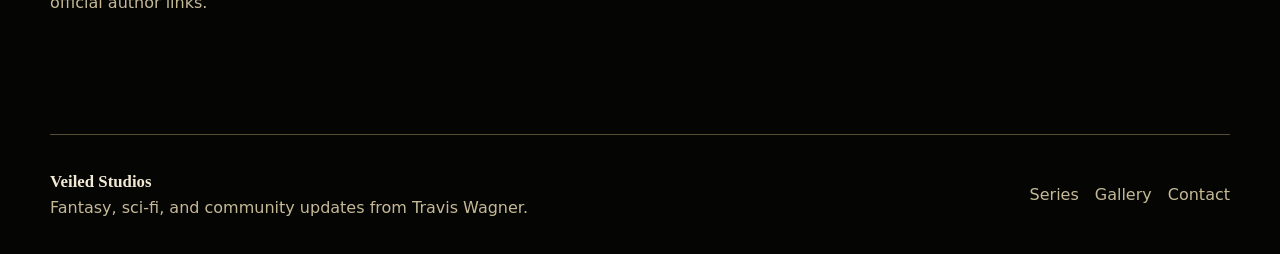
==== commit 47929128: "Apply website assessment fixes" ====
--- a/index.html
+++ b/index.html
@@ -3,24 +3,47 @@
 <head>
   <meta charset="utf-8">
   <meta name="viewport" content="width=device-width, initial-scale=1">
-  <title>Veiled Studios | Fantasy and Sci-Fi by Travis Wagner</title>
-  <meta name="description" content="Veiled Studios brings fantasy and sci-fi to life through books, audiobooks, merch, author updates, and community links from Travis Wagner.">
-  <link rel="stylesheet" href="styles.css?v=series-nav-20260707">
+  <title>Veiled Studios | Fantasy and Sci-Fi Books by Travis Wagner</title>
+  <meta name="description" content="Explore the Veil dark fantasy series, book details, audiobook and merch updates, and official community links from author Travis Wagner.">
+  <meta http-equiv="Content-Security-Policy" content="default-src 'self'; base-uri 'self'; object-src 'none'; img-src 'self' data:; script-src 'self' 'unsafe-inline'; style-src 'self' 'unsafe-inline'; connect-src 'self'; form-action 'self'; upgrade-insecure-requests">
+  <meta name="referrer" content="strict-origin-when-cross-origin">
+  <link rel="canonical" href="https://lancewagner123.github.io/vssample.com/">
+  <link rel="stylesheet" href="styles.css?v=seo-fixes-20260707">
   <script type="application/ld+json">
     {
       "@context": "https://schema.org",
-      "@type": "Person",
-      "name": "Travis Wagner",
-      "brand": {
-        "@type": "Brand",
-        "name": "Veiled Studios"
-      },
-      "description": "Fantasy and sci-fi author behind Veiled Studios.",
-      "email": "authortraviswagner@gmail.com",
-      "url": "https://lancewagner123.github.io/vssample.com/",
-      "sameAs": [
-        "https://www.patreon.com/author/traviswagner",
-        "https://www.amazon.com/kindle/traviswagner"
+      "@graph": [
+        {
+          "@type": "WebSite",
+          "name": "Veiled Studios",
+          "url": "https://lancewagner123.github.io/vssample.com/",
+          "description": "Fantasy, sci-fi, LitRPG-inspired fiction, release updates, and community links from Travis Wagner."
+        },
+        {
+          "@type": "Person",
+          "name": "Travis Wagner",
+          "description": "Fantasy and sci-fi author behind Veiled Studios.",
+          "email": "authortraviswagner@gmail.com",
+          "url": "https://lancewagner123.github.io/vssample.com/",
+          "sameAs": [
+            "https://www.patreon.com/author/traviswagner"
+          ]
+        },
+        {
+          "@type": "Organization",
+          "name": "Veiled Studios",
+          "url": "https://lancewagner123.github.io/vssample.com/",
+          "email": "authortraviswagner@gmail.com"
+        },
+        {
+          "@type": "BookSeries",
+          "name": "The Veil",
+          "url": "https://lancewagner123.github.io/vssample.com/series/the-veil.html",
+          "author": {
+            "@type": "Person",
+            "name": "Travis Wagner"
+          }
+        }
       ]
     }
   </script>
@@ -50,7 +73,7 @@
       </div>
       <div class="nav-actions" aria-label="Header actions">
         <a class="nav-cta" href="mailto:authortraviswagner@gmail.com">Contact</a>
-        <a class="button primary nav-action" href="https://www.amazon.com/kindle/traviswagner" target="_blank" rel="noopener">Amazon</a>
+        <a class="button primary nav-action" href="https://www.amazon.com/s?k=Travis+Wagner&amp;i=digital-text" target="_blank" rel="noopener">Amazon</a>
         <a class="button secondary nav-action" href="https://www.patreon.com/author/traviswagner" target="_blank" rel="noopener">Patreon</a>
       </div>
     </nav>
@@ -59,7 +82,7 @@
   <main id="main">
     <section class="hero" id="top">
       <div class="hero-inner">
-        <p class="lead">Bringing fantasy and sci-fi to life.</p>
+        <h1 class="lead">Bringing fantasy and sci-fi to life.</h1>
         <p class="hero-copy">Step into the Veil series: a dark fantasy progression through haunted thresholds, impossible bargains, buried worlds, and the creatures waiting beyond the Veil.</p>
       </div>
     </section>
@@ -201,7 +224,7 @@
           <span>Support</span>
           <strong>Patreon</strong>
         </a>
-        <a href="https://www.amazon.com/kindle/traviswagner" target="_blank" rel="noopener">
+        <a href="https://www.amazon.com/s?k=Travis+Wagner&amp;i=digital-text" target="_blank" rel="noopener">
           <span>Books</span>
           <strong>Amazon</strong>
         </a>
--- a/styles.css
+++ b/styles.css
@@ -397,6 +397,11 @@
   text-wrap: balance;
 }
 
+h1.lead {
+  line-height: 1.18;
+  text-shadow: none;
+}
+
 .hero-copy {
   max-width: 680px;
   margin: 0 auto 1.7rem;
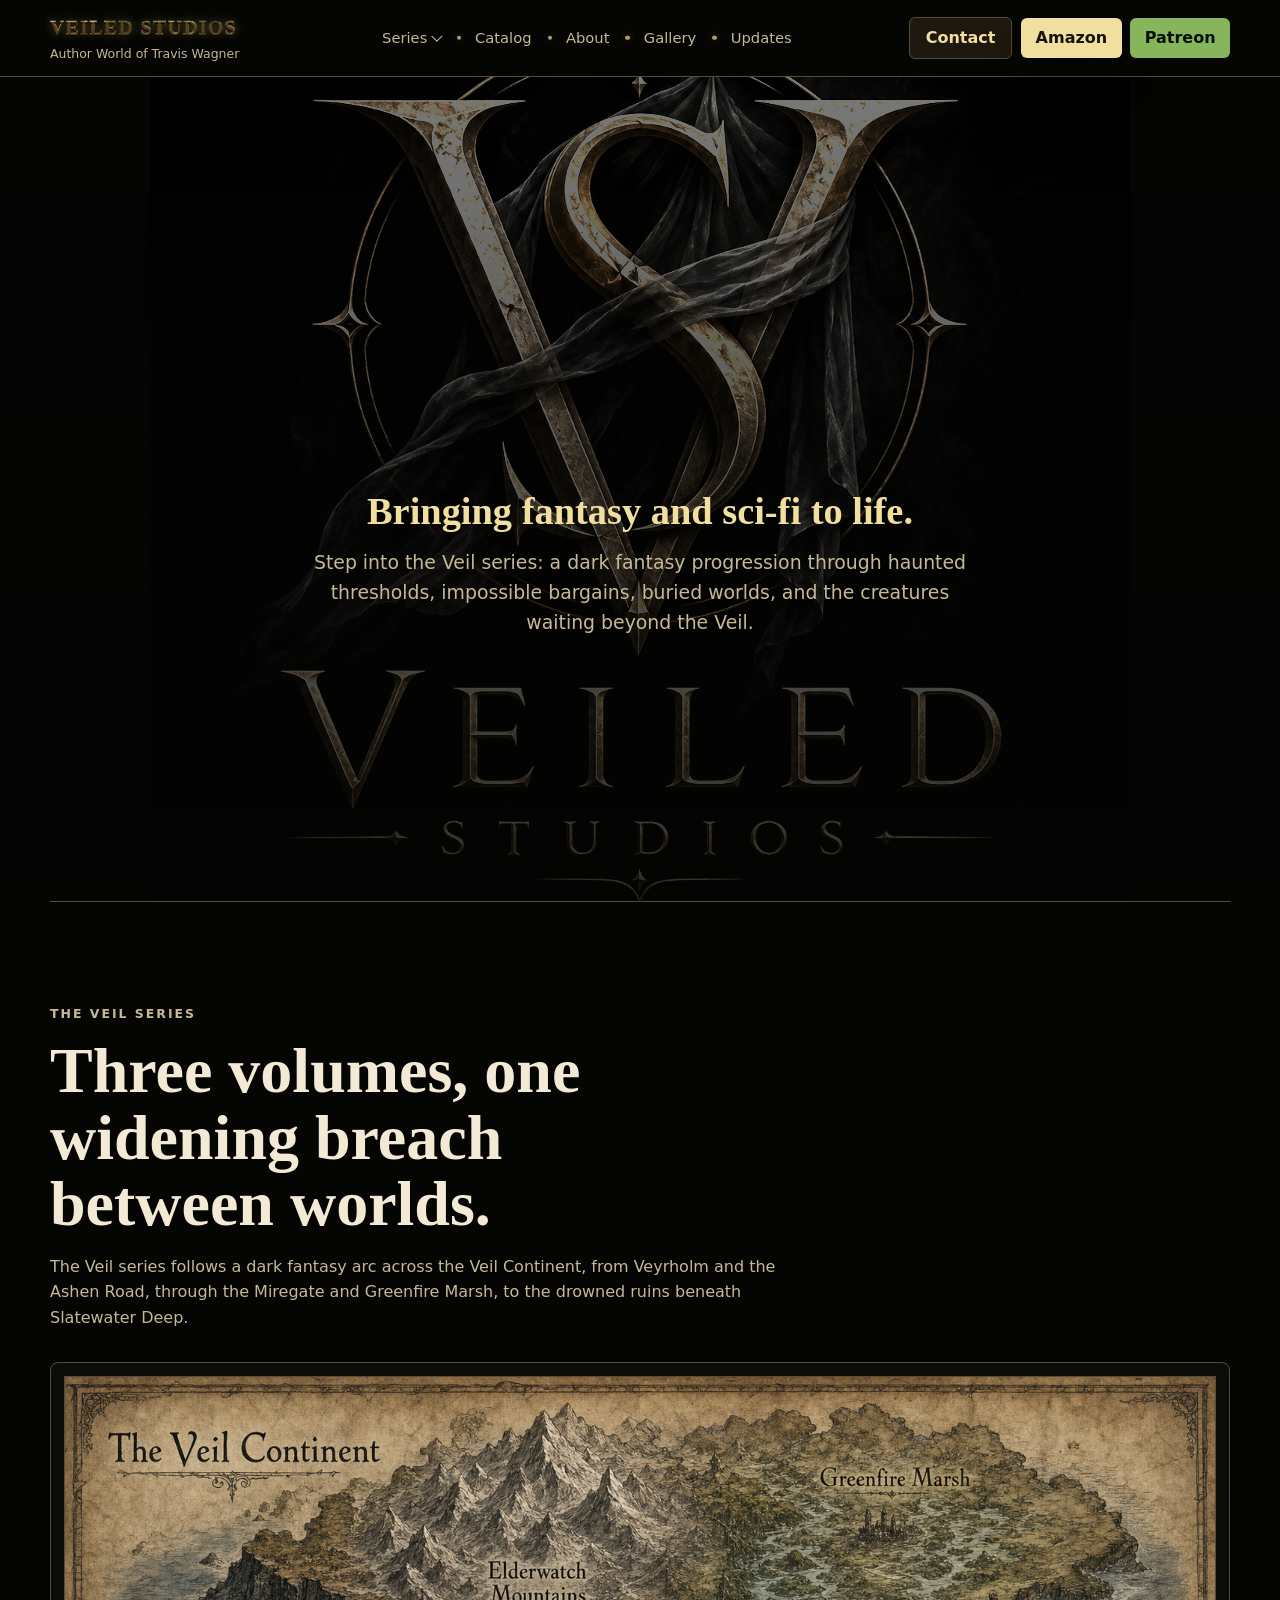
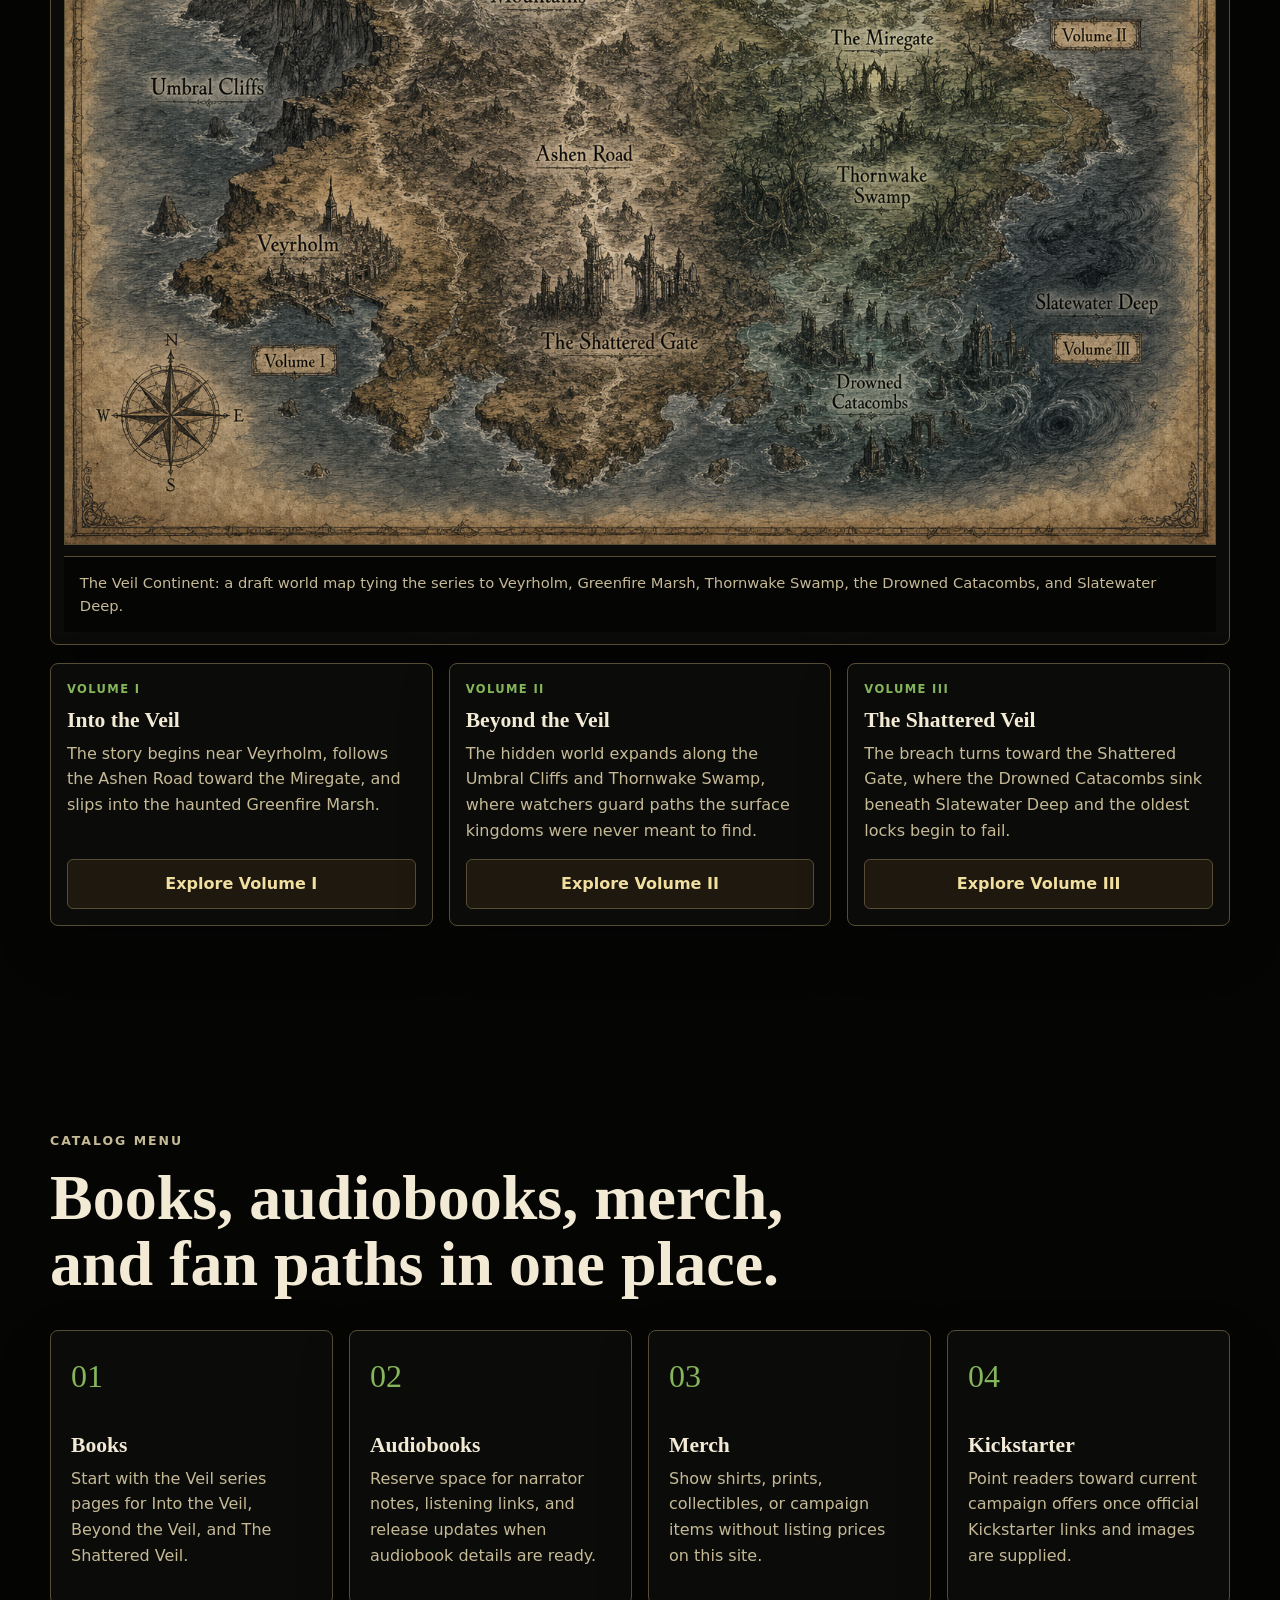
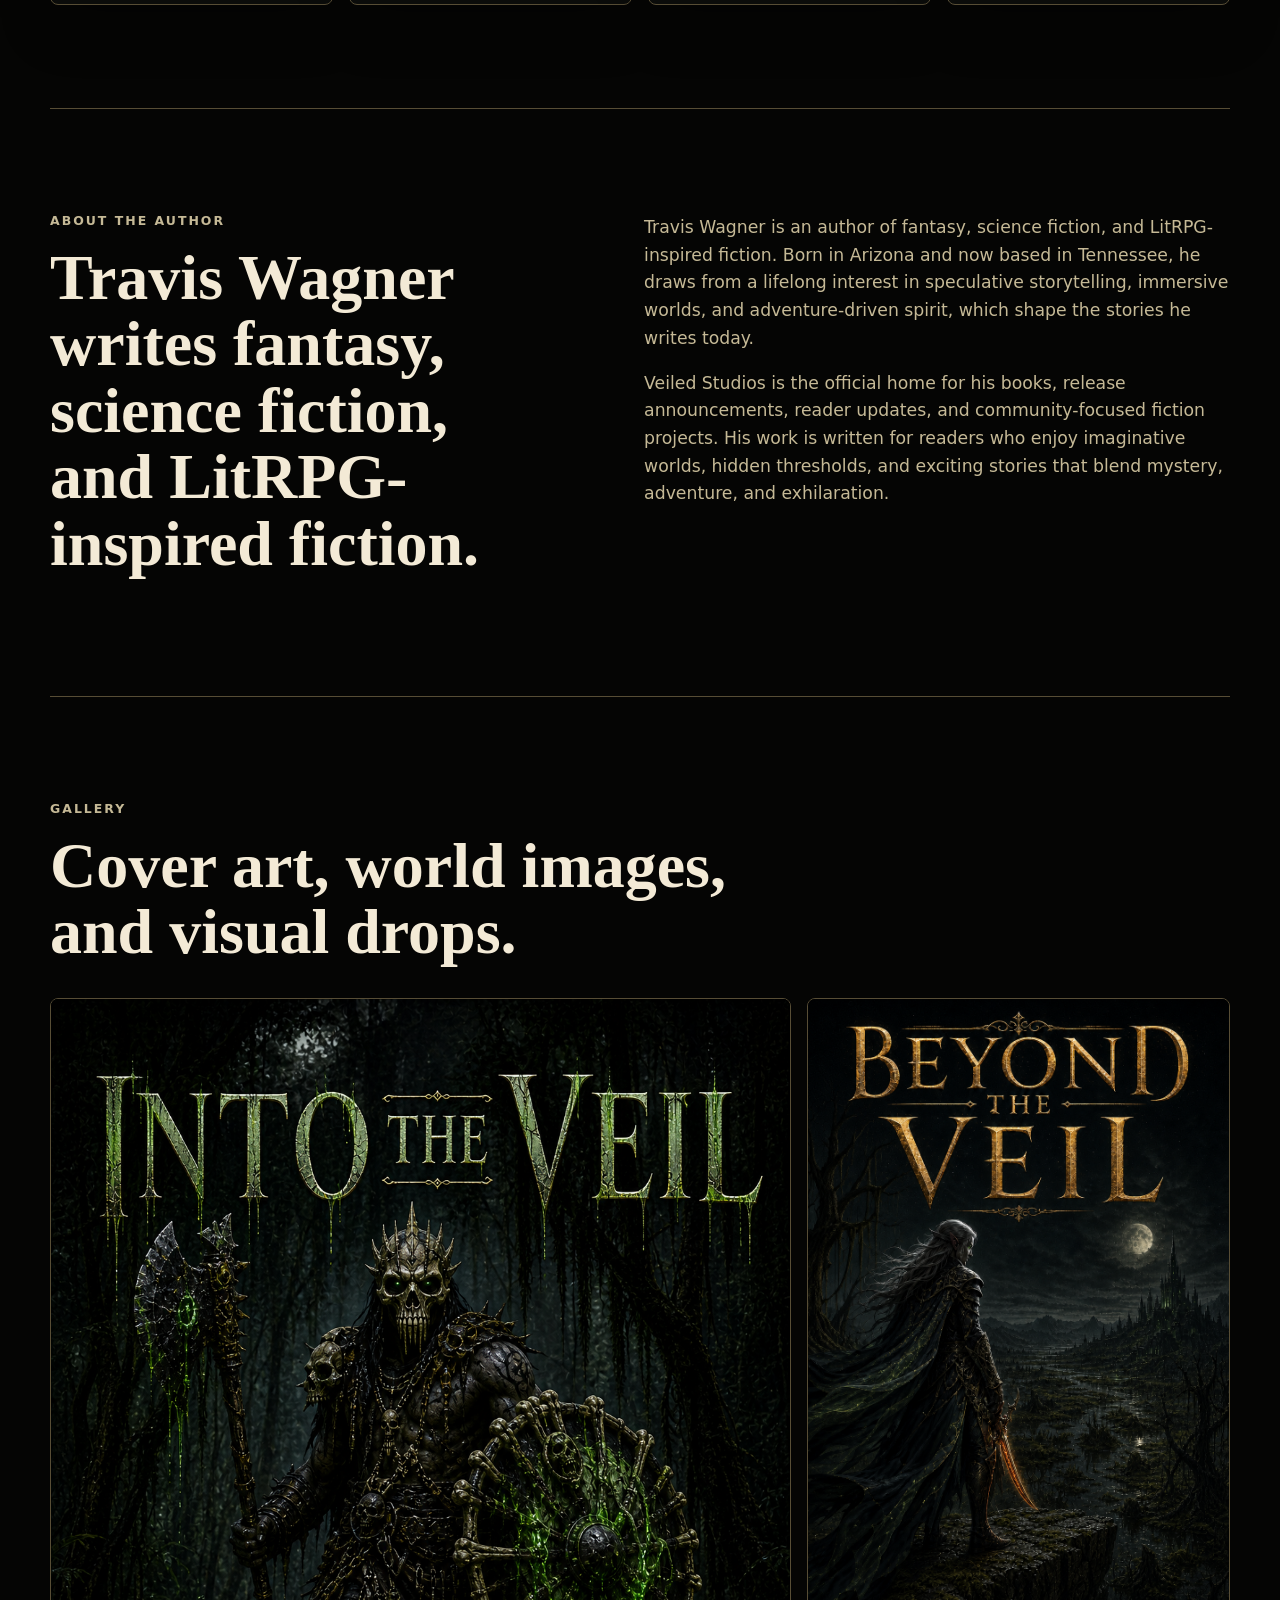
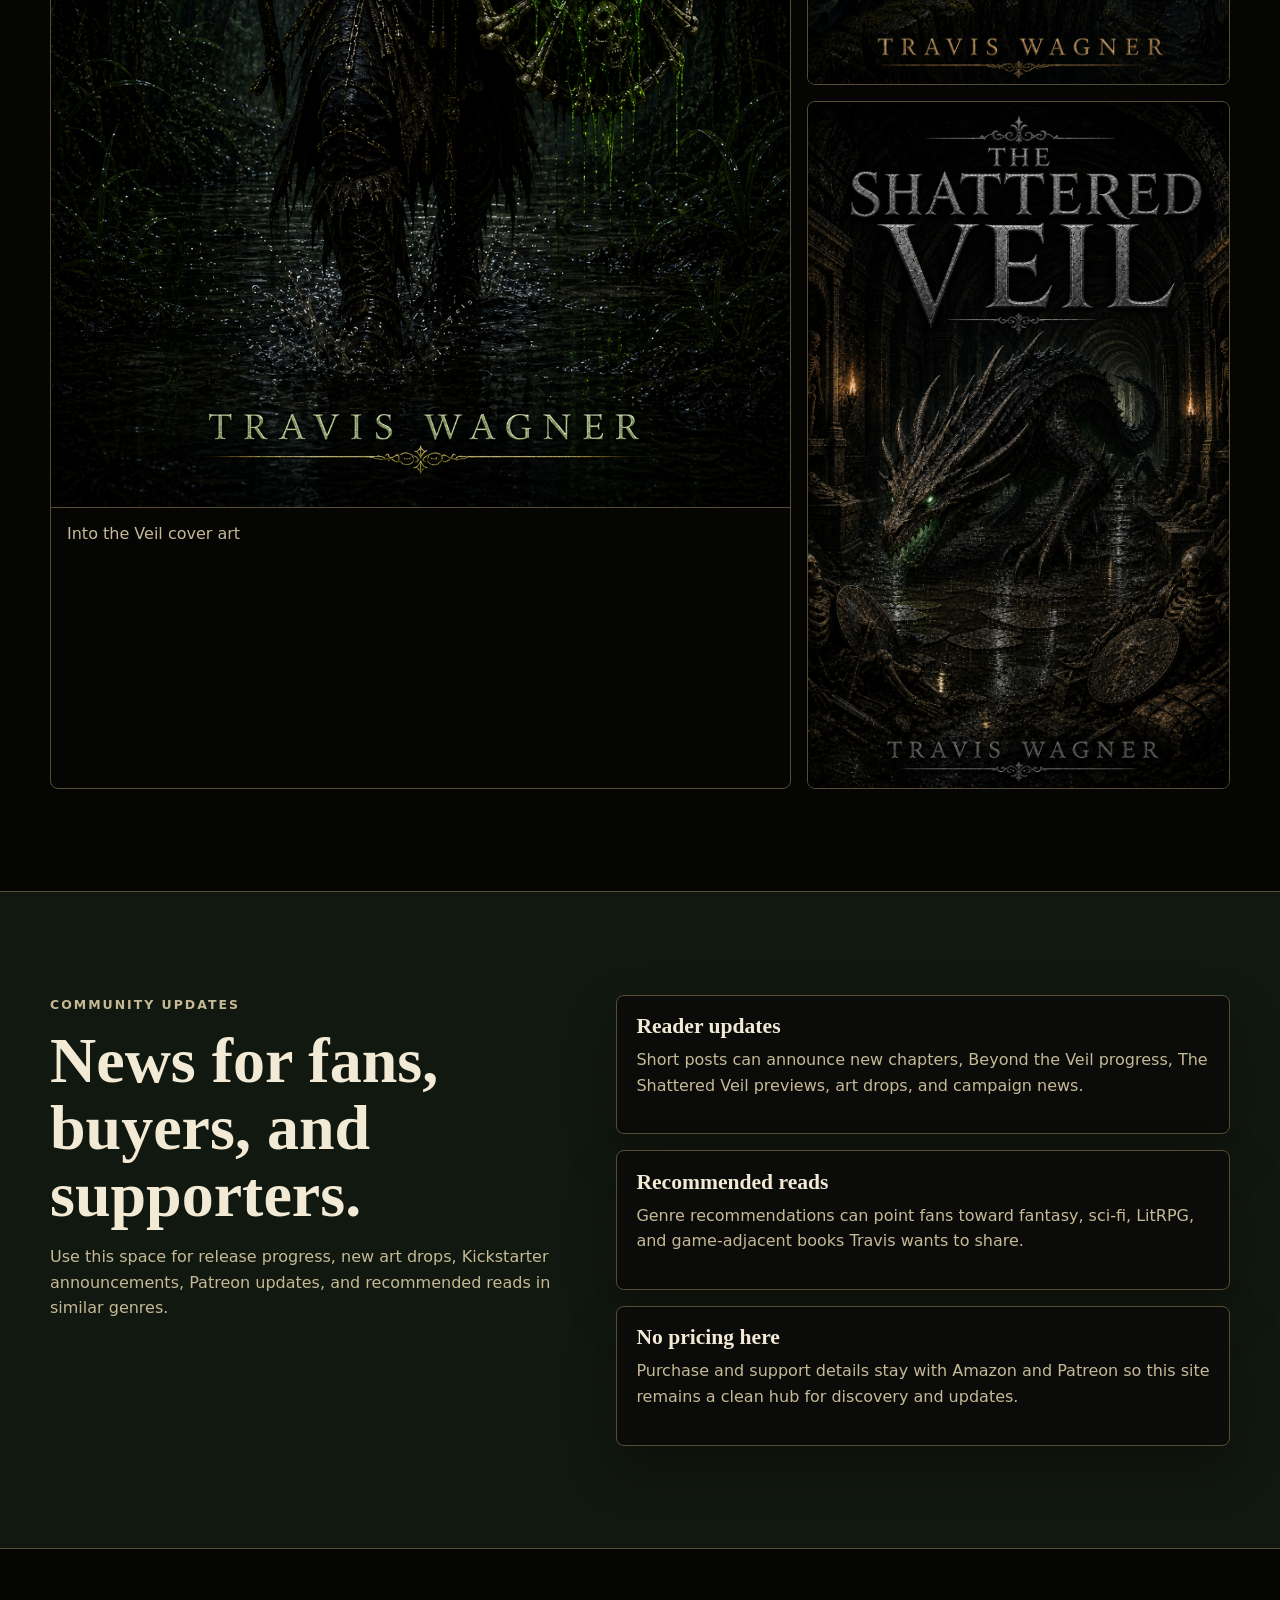
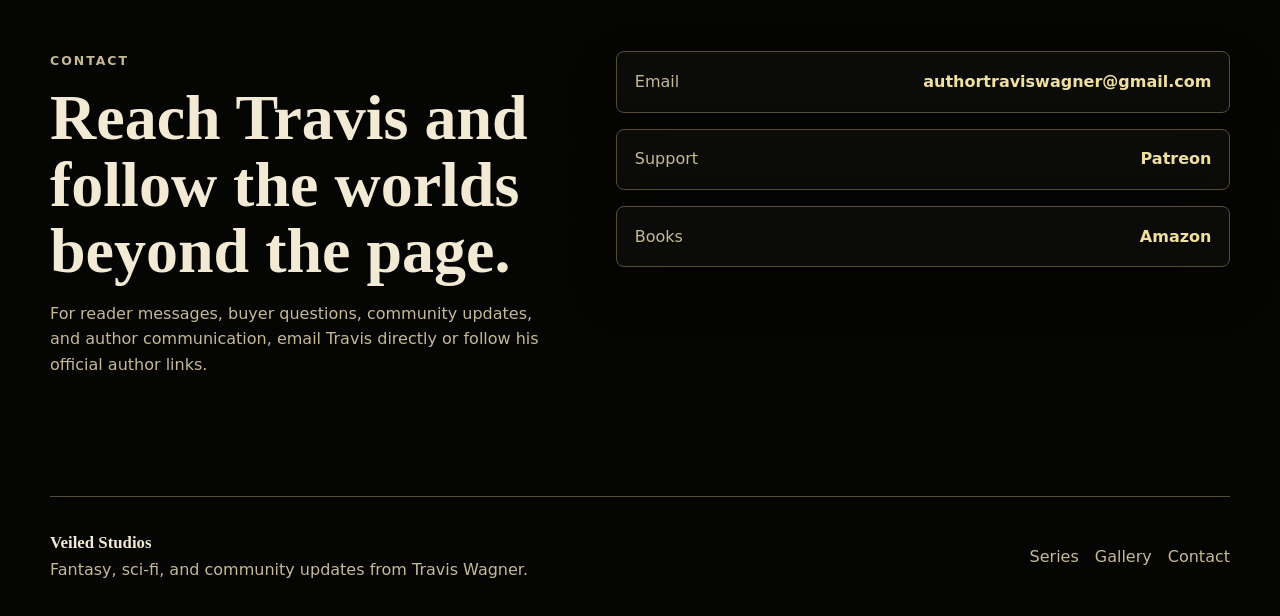
==== commit 2b2c2f8e: "Add Veil continent map" ====
--- a/index.html
+++ b/index.html
@@ -8,7 +8,7 @@
   <meta http-equiv="Content-Security-Policy" content="default-src 'self'; base-uri 'self'; object-src 'none'; img-src 'self' data:; script-src 'self' 'unsafe-inline'; style-src 'self' 'unsafe-inline'; connect-src 'self'; form-action 'self'; upgrade-insecure-requests">
   <meta name="referrer" content="strict-origin-when-cross-origin">
   <link rel="canonical" href="https://lancewagner123.github.io/vssample.com/">
-  <link rel="stylesheet" href="styles.css?v=seo-fixes-20260707">
+  <link rel="stylesheet" href="styles.css?v=map-20260707">
   <script type="application/ld+json">
     {
       "@context": "https://schema.org",
@@ -91,34 +91,35 @@
       <div class="section-heading">
         <p class="eyebrow">The Veil series</p>
         <h2 id="series-title">Three volumes, one widening breach between worlds.</h2>
-        <p>The Veil series follows a dark fantasy arc from first contact with a cursed threshold, to the dangerous powers beyond it, to the catacombs where the barrier finally begins to fracture. Story details below are draft promotional copy for author review.</p>
-      </div>
-      <div class="volume-grid">
-        <article class="volume-card">
-          <img src="images/created/final/into-the-veil-cover-final.png" alt="Into the Veil cover">
+        <p>The Veil series follows a dark fantasy arc across the Veil Continent, from Veyrholm and the Ashen Road, through the Miregate and Greenfire Marsh, to the drowned ruins beneath Slatewater Deep.</p>
+      </div>
+      <figure class="series-map-feature">
+        <img src="images/created/final/the-veil-continent-map.png" alt="Parchment fantasy map of the Veil Continent with locations from the three volumes">
+        <figcaption>The Veil Continent: a draft world map tying the series to Veyrholm, Greenfire Marsh, Thornwake Swamp, the Drowned Catacombs, and Slatewater Deep.</figcaption>
+      </figure>
+      <div class="volume-grid volume-link-grid">
+        <article class="volume-card volume-card--text">
           <div>
             <span>Volume I</span>
             <h3>Into the Veil</h3>
-            <p>A mercenary scout crosses into a swamp-bound realm where old gods rot, armor remembers its dead, and every step deeper asks for a price.</p>
-            <a href="books/into-the-veil.html">Explore Volume I</a>
-          </div>
-        </article>
-        <article class="volume-card">
-          <img src="images/created/final/beyond-the-veil-cover-swamp-flame.png" alt="Beyond the Veil cover">
+            <p>The story begins near Veyrholm, follows the Ashen Road toward the Miregate, and slips into the haunted Greenfire Marsh.</p>
+            <a href="series/the-veil.html#volume-into-the-veil">Explore Volume I</a>
+          </div>
+        </article>
+        <article class="volume-card volume-card--text">
           <div>
             <span>Volume II</span>
             <h3>Beyond the Veil</h3>
-            <p>A dark elf watches the next kingdom from a cliff edge, carrying a secret that could either close the breach or crown what waits beyond it.</p>
-            <a href="books/beyond-the-veil.html">Explore Volume II</a>
-          </div>
-        </article>
-        <article class="volume-card">
-          <img src="images/created/final/the-shattered-veil-cover-wet-slate.png" alt="The Shattered Veil cover">
+            <p>The hidden world expands along the Umbral Cliffs and Thornwake Swamp, where watchers guard paths the surface kingdoms were never meant to find.</p>
+            <a href="series/the-veil.html#volume-beyond-the-veil">Explore Volume II</a>
+          </div>
+        </article>
+        <article class="volume-card volume-card--text">
           <div>
             <span>Volume III</span>
             <h3>The Shattered Veil</h3>
-            <p>A deep dragon crawls through buried catacombs, and the bones of failed adventurers point toward the truth the surface kingdoms ignored.</p>
-            <a href="books/the-shattered-veil.html">Explore Volume III</a>
+            <p>The breach turns toward the Shattered Gate, where the Drowned Catacombs sink beneath Slatewater Deep and the oldest locks begin to fail.</p>
+            <a href="series/the-veil.html#volume-the-shattered-veil">Explore Volume III</a>
           </div>
         </article>
       </div>
--- a/styles.css
+++ b/styles.css
@@ -451,6 +451,31 @@
   gap: 1rem;
 }
 
+.series-map-feature {
+  margin: 0 0 1.1rem;
+  padding: 0.8rem;
+  border: 1px solid var(--line);
+  border-radius: 8px;
+  background: var(--panel);
+  box-shadow: 0 24px 58px rgba(0, 0, 0, 0.34);
+}
+
+.series-map-feature img {
+  display: block;
+  width: 100%;
+  border: 1px solid var(--line);
+}
+
+.series-map-feature figcaption {
+  margin-top: 0.7rem;
+  color: var(--muted);
+  font-size: 0.92rem;
+}
+
+.volume-link-grid {
+  grid-template-columns: repeat(3, minmax(0, 1fr));
+}
+
 .volume-card {
   display: flex;
   flex-direction: column;
@@ -469,6 +494,10 @@
   object-fit: contain;
   border: 1px solid var(--line);
   background: #050504;
+}
+
+.volume-card--text {
+  min-height: 100%;
 }
 
 .volume-card > div {
@@ -724,6 +753,12 @@
   box-shadow: 0 28px 70px rgba(0, 0, 0, 0.62);
 }
 
+.book-cover.map-cover img {
+  width: min(100%, 680px);
+  aspect-ratio: 3 / 2;
+  object-fit: cover;
+}
+
 .book-copy h1 {
   font-size: clamp(3.4rem, 8vw, 7rem);
 }
@@ -871,6 +906,10 @@
     grid-template-columns: 1fr;
   }
 
+  .series-map-feature {
+    padding: 0.55rem;
+  }
+
   .volume-card img {
     width: min(100%, 360px);
     margin: 0 auto;
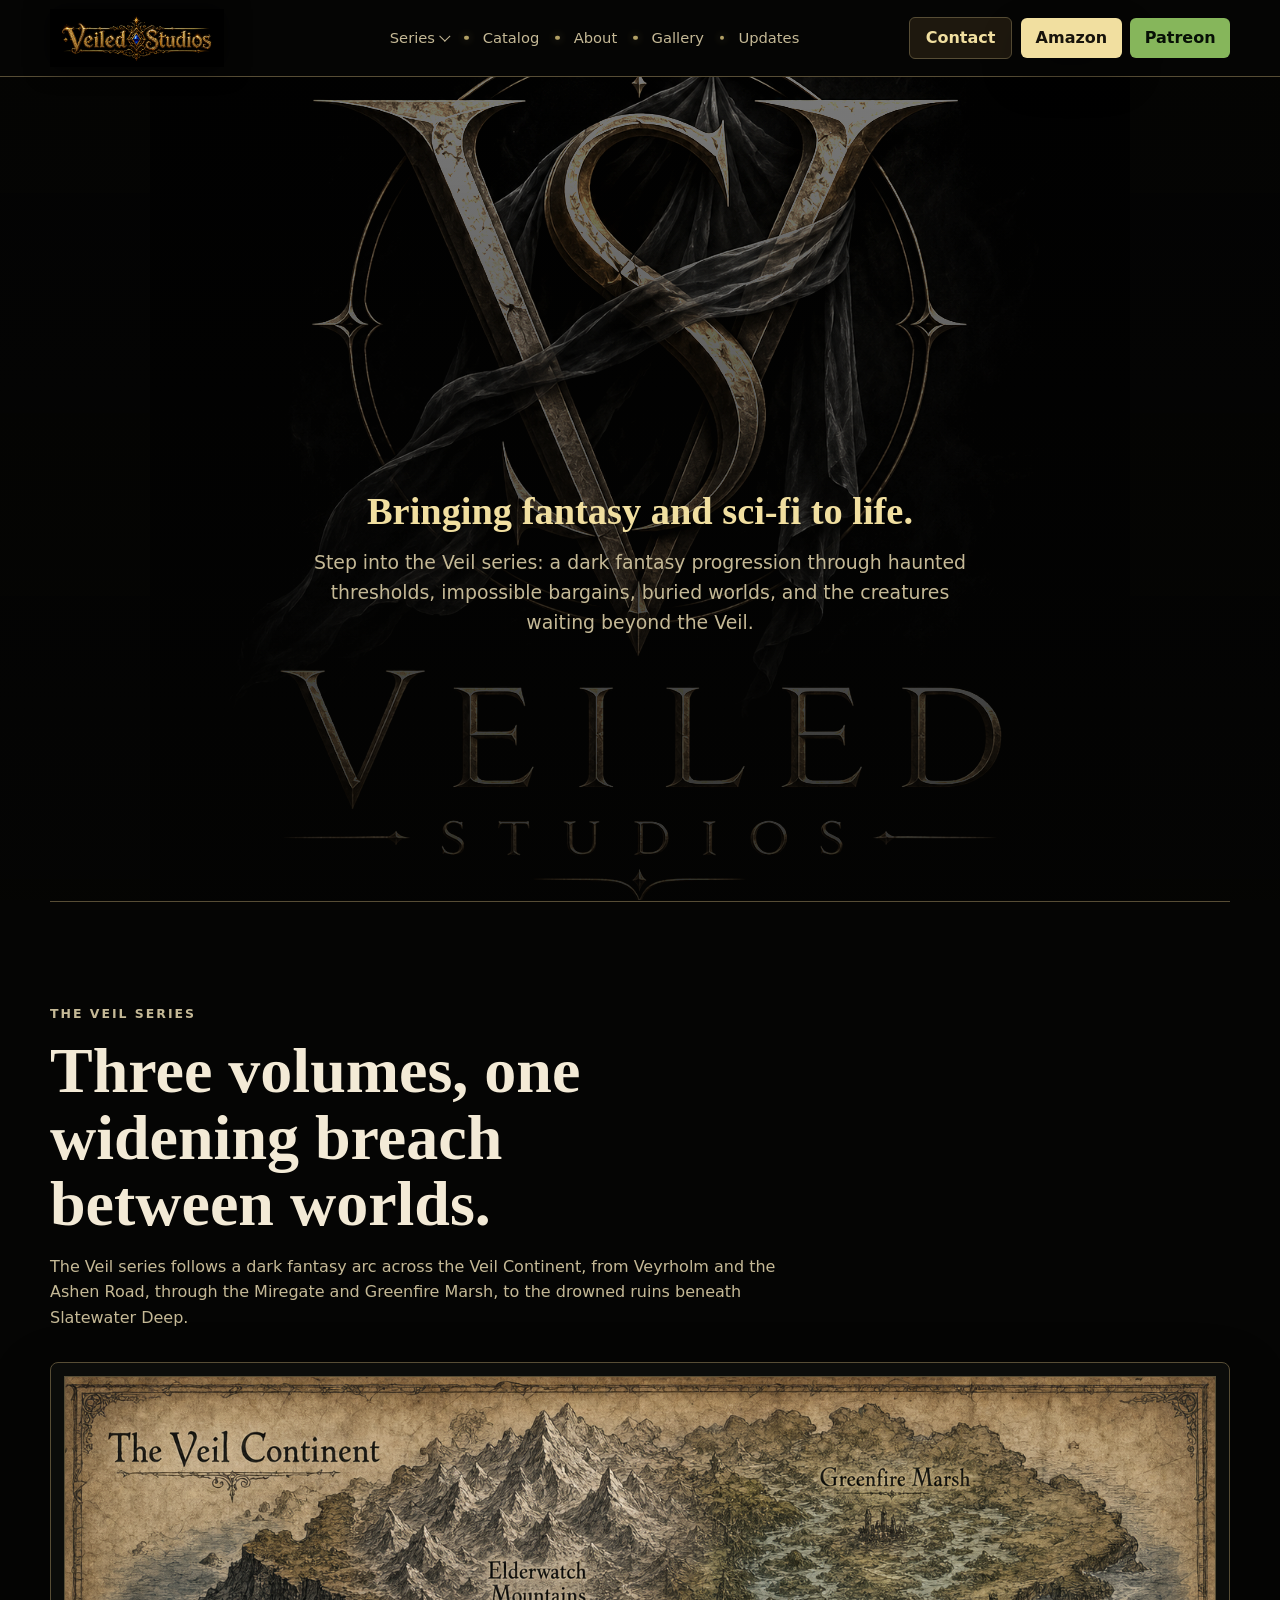
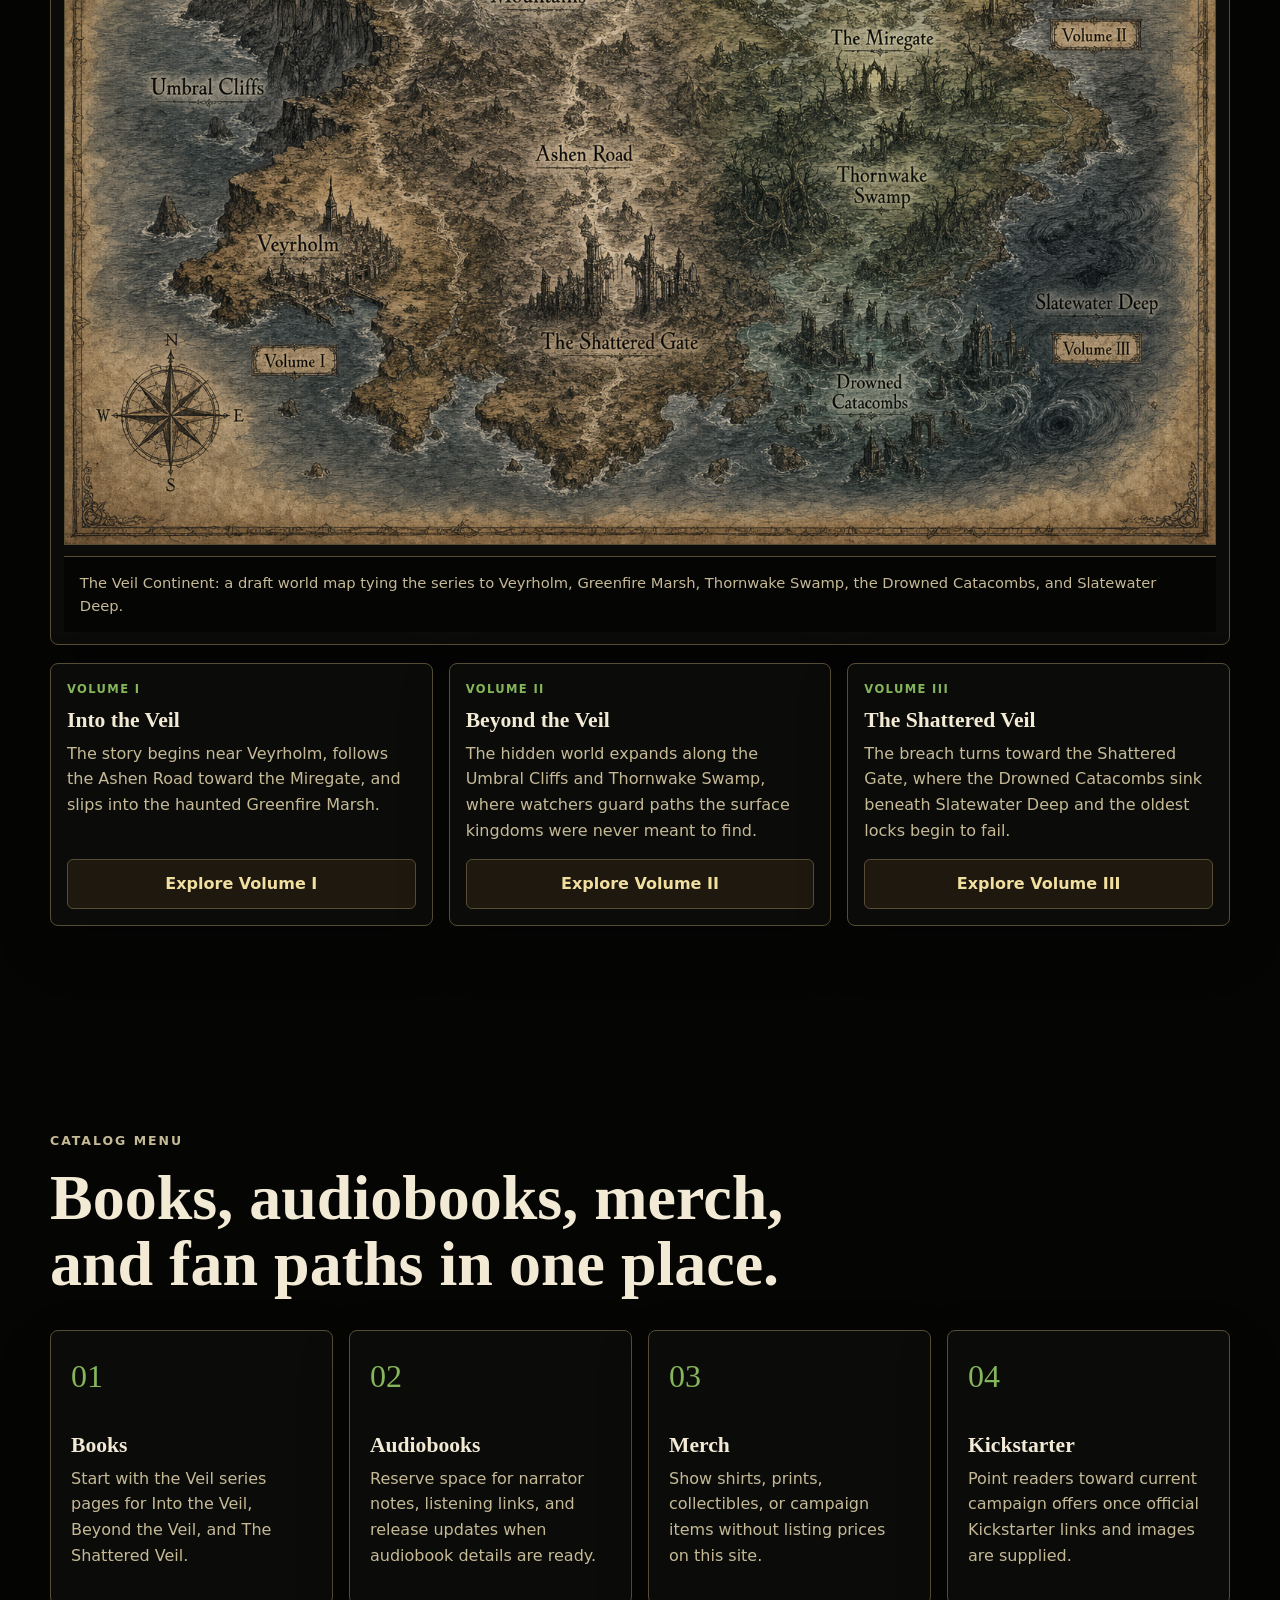
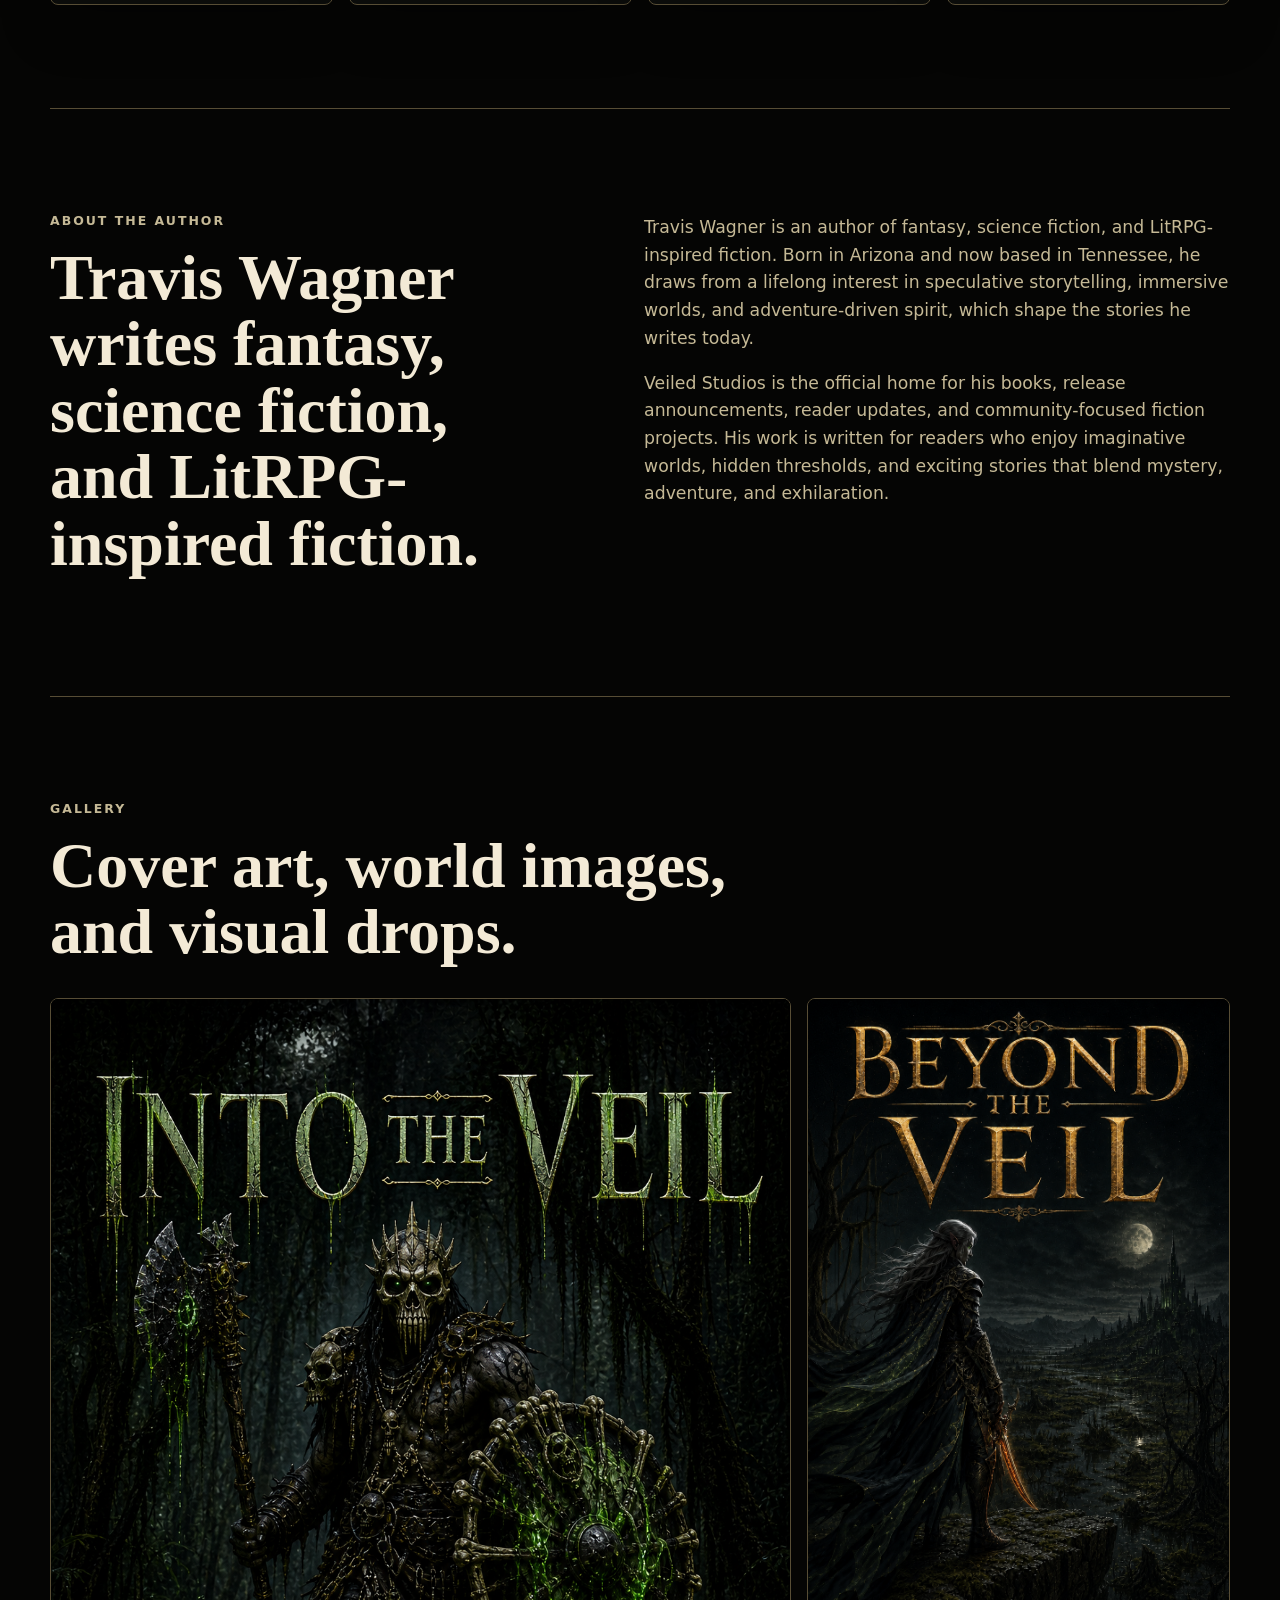
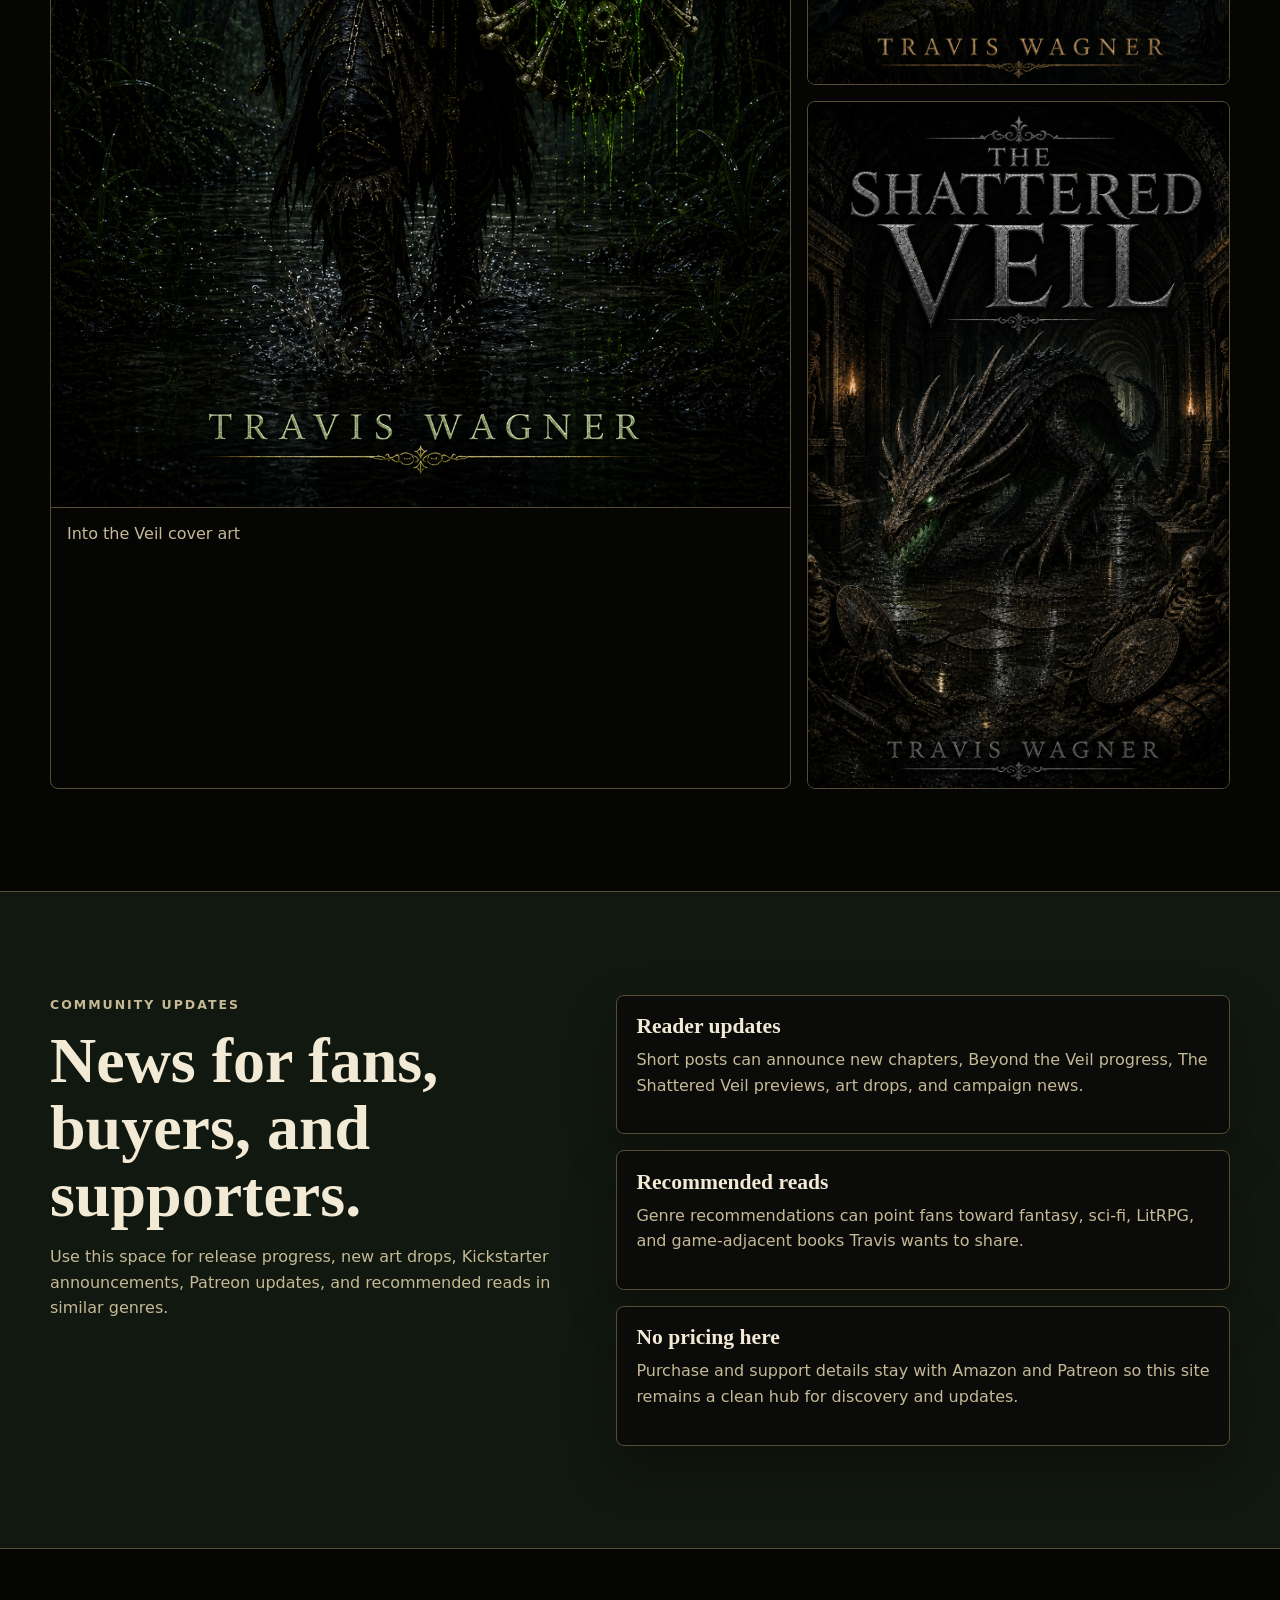
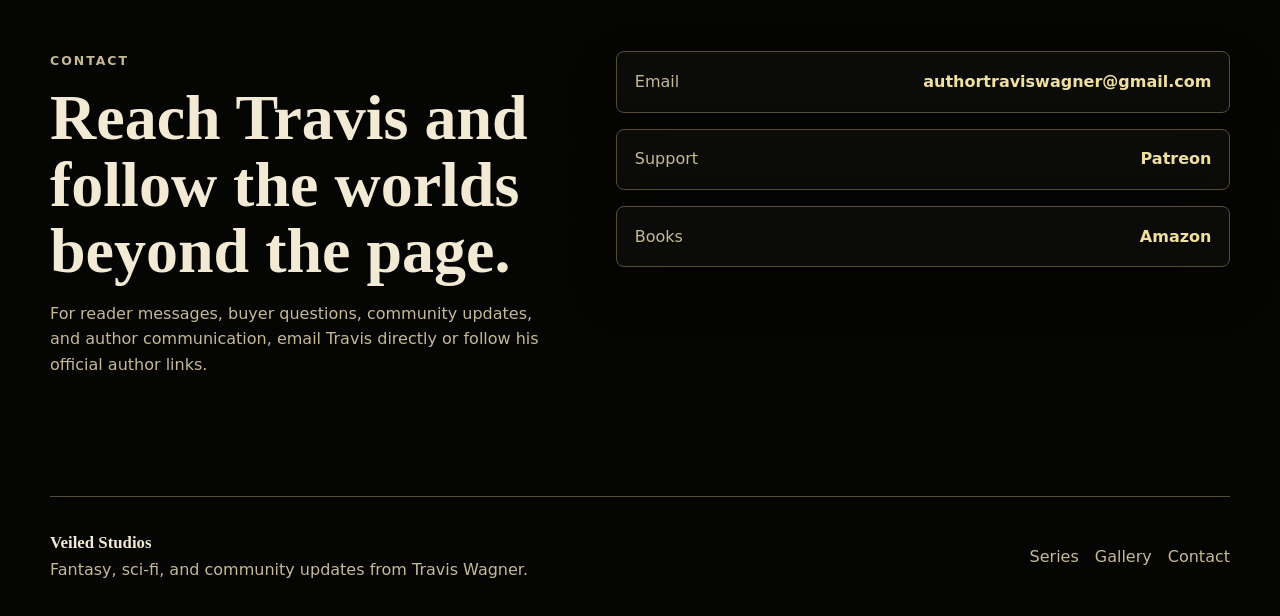
==== commit 38606e98: "Use logo image in header" ====
--- a/index.html
+++ b/index.html
@@ -8,7 +8,7 @@
   <meta http-equiv="Content-Security-Policy" content="default-src 'self'; base-uri 'self'; object-src 'none'; img-src 'self' data:; script-src 'self' 'unsafe-inline'; style-src 'self' 'unsafe-inline'; connect-src 'self'; form-action 'self'; upgrade-insecure-requests">
   <meta name="referrer" content="strict-origin-when-cross-origin">
   <link rel="canonical" href="https://lancewagner123.github.io/vssample.com/">
-  <link rel="stylesheet" href="styles.css?v=map-20260707">
+  <link rel="stylesheet" href="styles.css?v=header-logo-20260707">
   <script type="application/ld+json">
     {
       "@context": "https://schema.org",
@@ -54,10 +54,7 @@
   <header class="site-header">
     <nav class="nav" aria-label="Primary navigation">
       <a class="brand" href="#top" aria-label="Veiled Studios home">
-        <span>
-          <strong>Veiled Studios</strong>
-          <small>Author World of Travis Wagner</small>
-        </span>
+        <img class="brand-logo" src="images/created/final/VeiledStudios01.png" alt="Veiled Studios">
       </a>
       <div class="nav-links">
         <details class="nav-dropdown">
--- a/styles.css
+++ b/styles.css
@@ -112,6 +112,15 @@
   gap: 0.75rem;
   text-decoration: none;
   min-width: 215px;
+}
+
+.brand-logo {
+  display: block;
+  width: clamp(176px, 18vw, 252px);
+  height: 58px;
+  object-fit: contain;
+  object-position: left center;
+  filter: drop-shadow(0 0 12px rgba(0, 0, 0, 0.68));
 }
 
 .brand strong,
@@ -841,6 +850,11 @@
     width: 100%;
   }
 
+  .brand-logo {
+    width: clamp(164px, 34vw, 224px);
+    height: 48px;
+  }
+
   .nav-links {
     flex: 0 0 auto;
     width: 100%;
@@ -959,6 +973,11 @@
   .brand {
     width: auto;
     min-width: 0;
+  }
+
+  .brand-logo {
+    width: clamp(132px, 42vw, 166px);
+    height: 38px;
   }
 
   .brand strong {
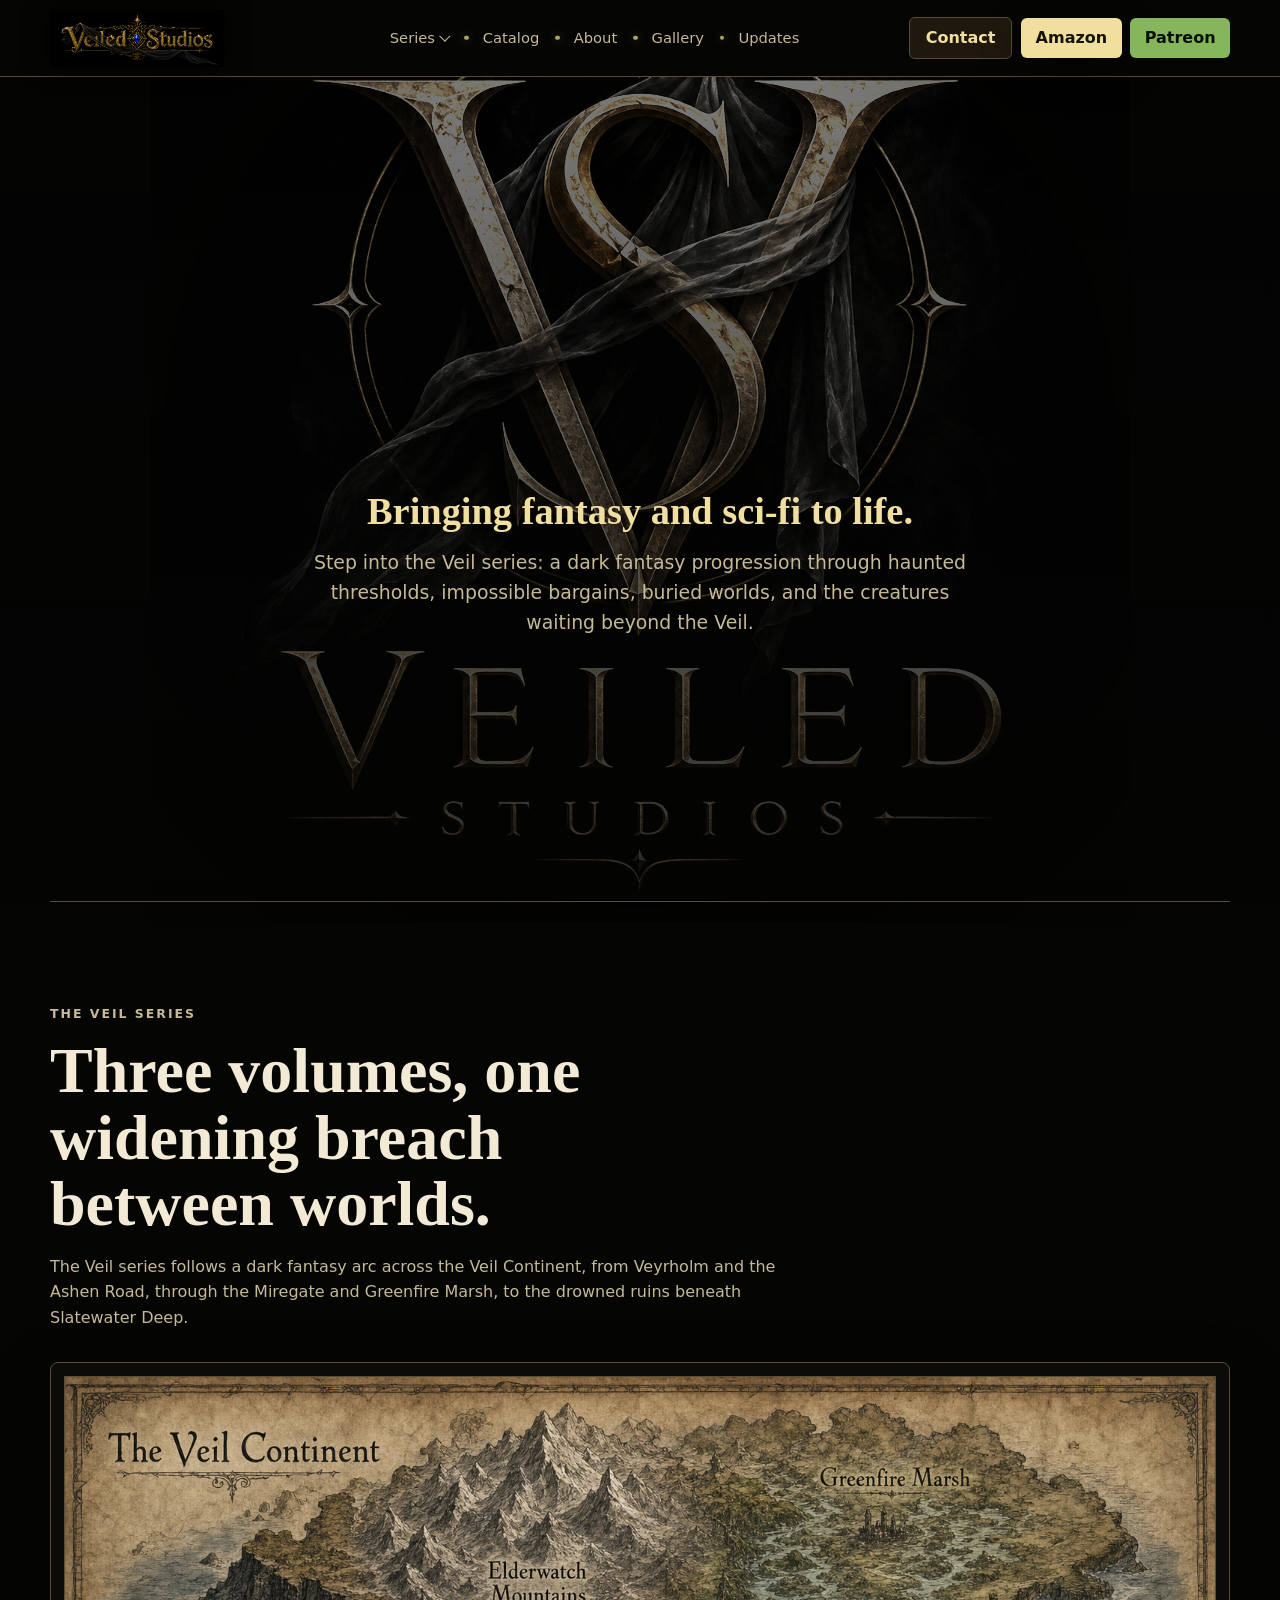
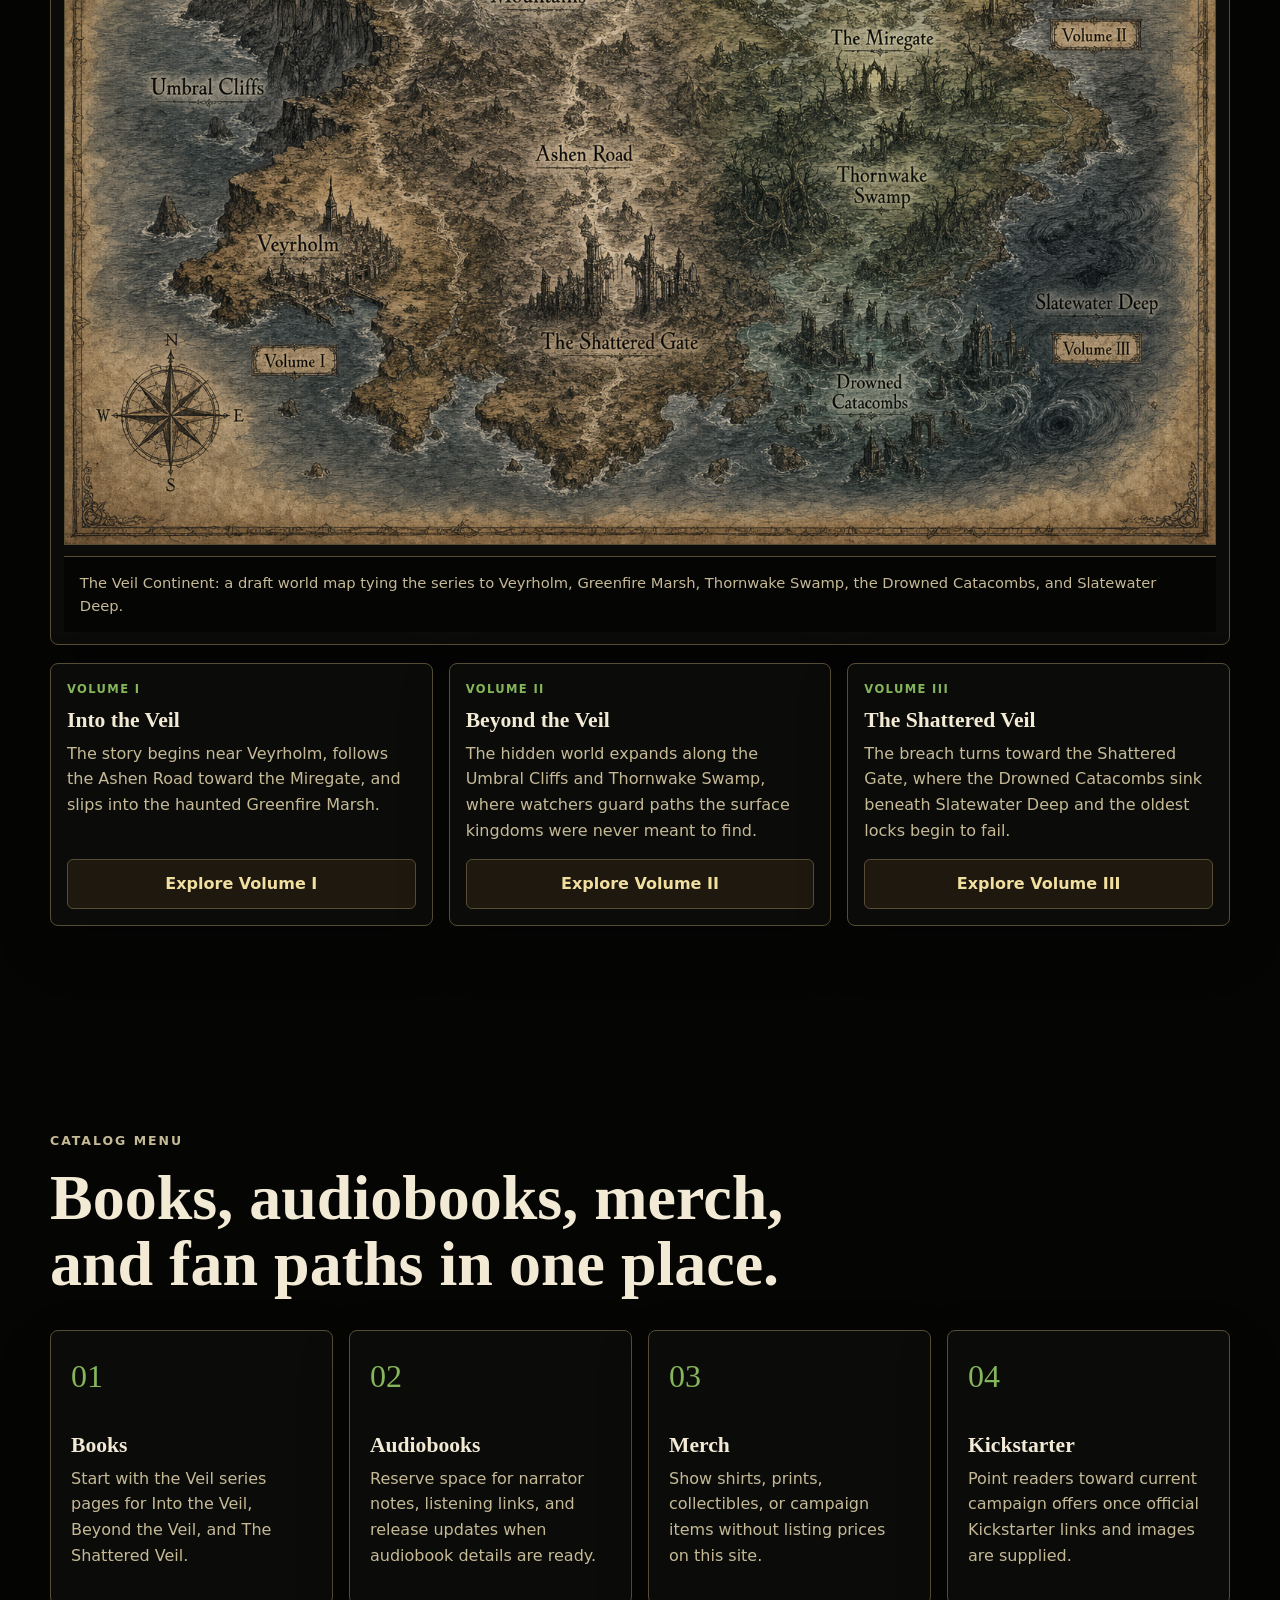
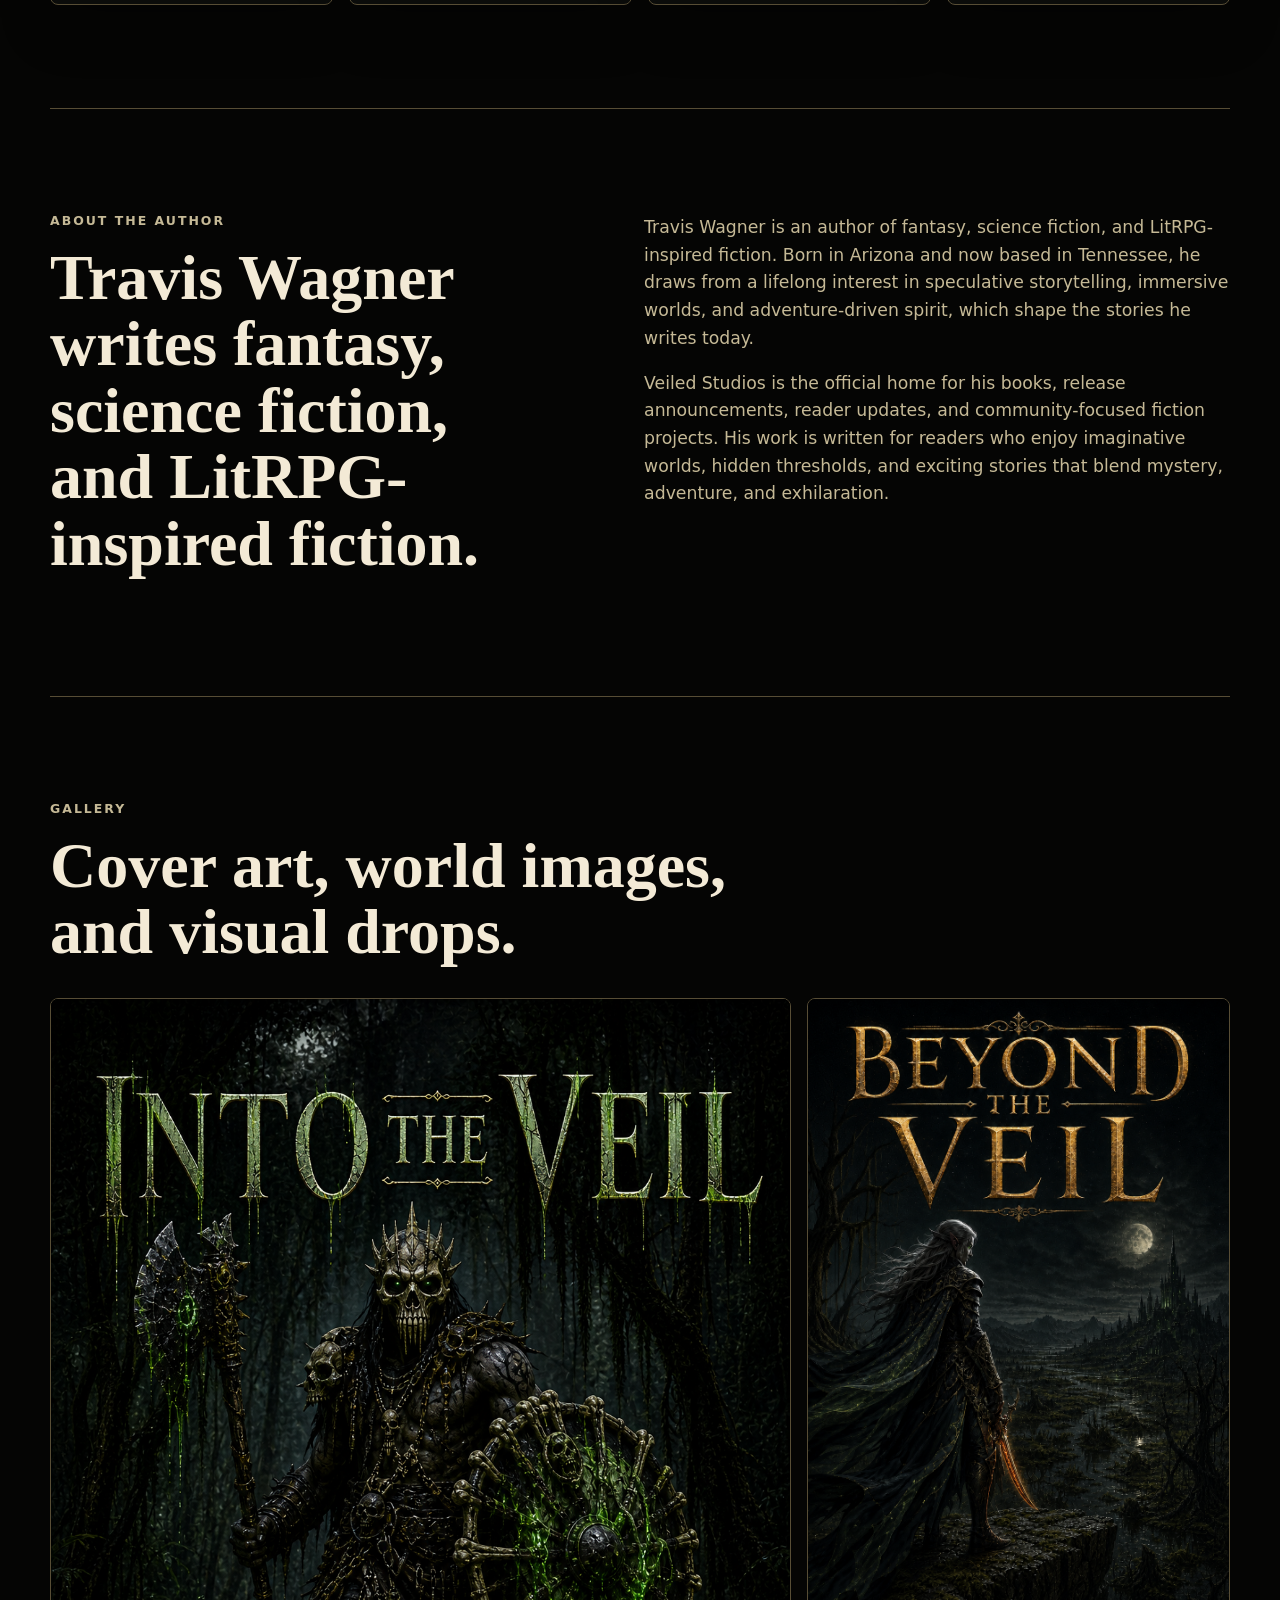
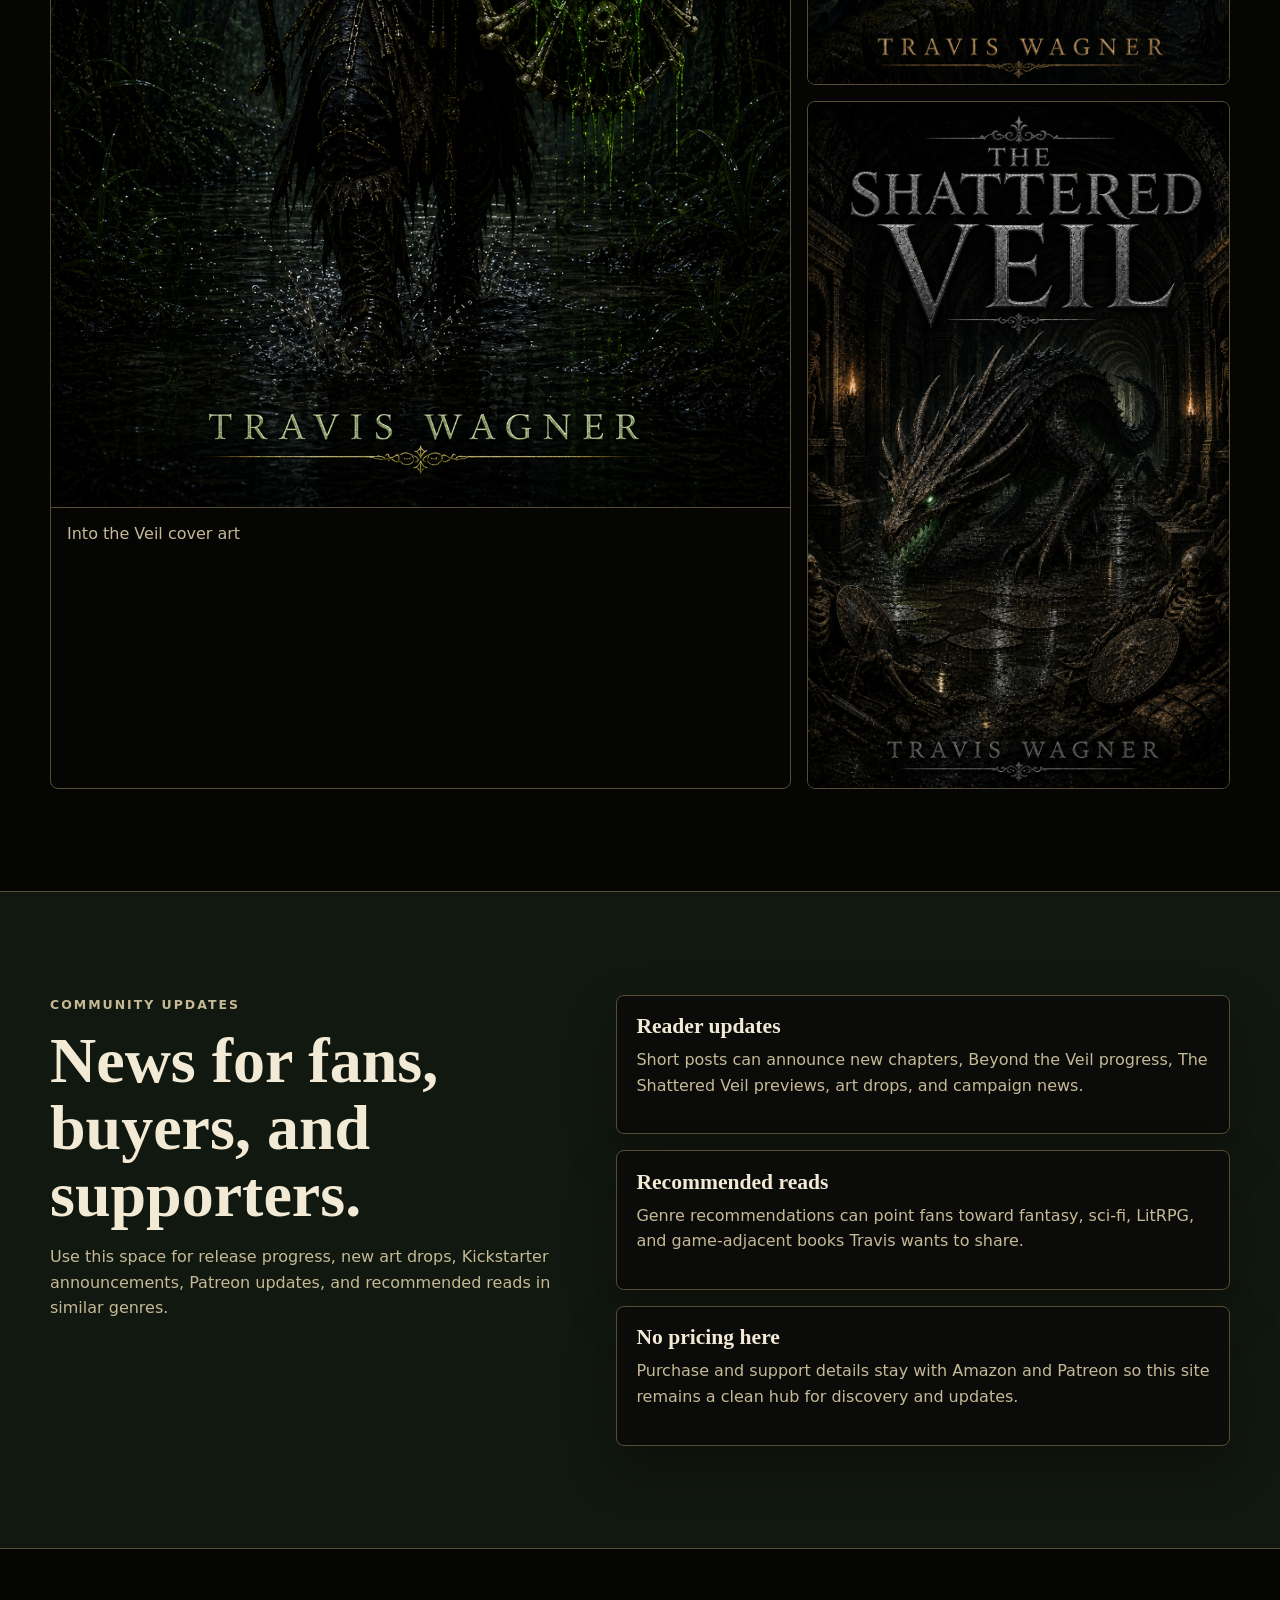
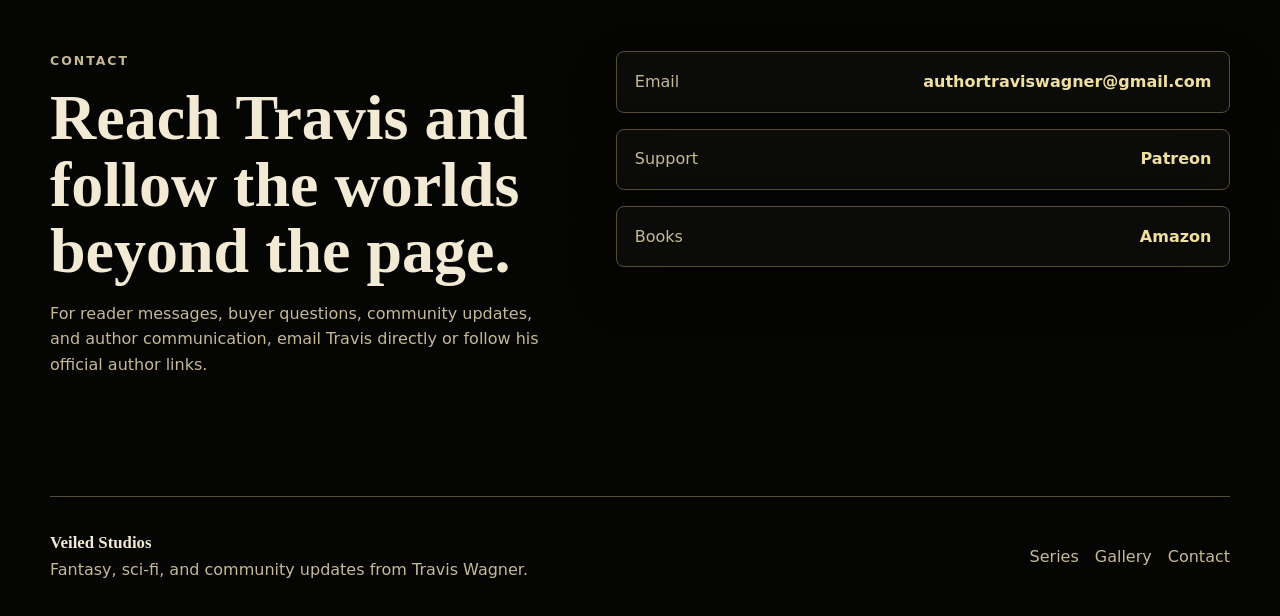
==== commit 56274c3f: "Update header logo and soften background edges" ====
--- a/index.html
+++ b/index.html
@@ -8,7 +8,7 @@
   <meta http-equiv="Content-Security-Policy" content="default-src 'self'; base-uri 'self'; object-src 'none'; img-src 'self' data:; script-src 'self' 'unsafe-inline'; style-src 'self' 'unsafe-inline'; connect-src 'self'; form-action 'self'; upgrade-insecure-requests">
   <meta name="referrer" content="strict-origin-when-cross-origin">
   <link rel="canonical" href="https://lancewagner123.github.io/vssample.com/">
-  <link rel="stylesheet" href="styles.css?v=header-logo-20260707">
+  <link rel="stylesheet" href="styles.css?v=header-logo-fade-20260707">
   <script type="application/ld+json">
     {
       "@context": "https://schema.org",
@@ -54,7 +54,7 @@
   <header class="site-header">
     <nav class="nav" aria-label="Primary navigation">
       <a class="brand" href="#top" aria-label="Veiled Studios home">
-        <img class="brand-logo" src="images/created/final/VeiledStudios01.png" alt="Veiled Studios">
+        <img class="brand-logo" src="images/created/final/VeiledStudios04.png" alt="Veiled Studios">
       </a>
       <div class="nav-links">
         <details class="nav-dropdown">
--- a/styles.css
+++ b/styles.css
@@ -34,14 +34,23 @@
 body::before {
   content: "";
   position: fixed;
-  inset: 0;
+  left: 50%;
+  top: 48%;
+  width: min(980px, 92vw);
+  height: min(980px, 92vw);
   z-index: -2;
   background-image: url("images/original/owner-uploads/Veilied%20Studios%20Logo.png");
-  background-position: center 48%;
+  background-position: center;
   background-repeat: no-repeat;
-  background-size: min(980px, 92vw) auto;
+  background-size: contain;
   opacity: 0.72;
   filter: brightness(1.65) contrast(1.08);
+  pointer-events: none;
+  transform: translate(-50%, -50%);
+  -webkit-mask-image: radial-gradient(circle at center, #000 0 56%, rgba(0, 0, 0, 0.92) 66%, rgba(0, 0, 0, 0.42) 82%, transparent 100%);
+  mask-image: radial-gradient(circle at center, #000 0 56%, rgba(0, 0, 0, 0.92) 66%, rgba(0, 0, 0, 0.42) 82%, transparent 100%);
+  -webkit-mask-size: 100% 100%;
+  mask-size: 100% 100%;
 }
 
 body::after {
@@ -965,9 +974,11 @@
   }
 
   body::before {
-    background-position: center 6rem;
-    background-size: 132vw auto;
+    top: 6rem;
+    width: 132vw;
+    height: 132vw;
     opacity: 0.5;
+    transform: translateX(-50%);
   }
 
   .brand {
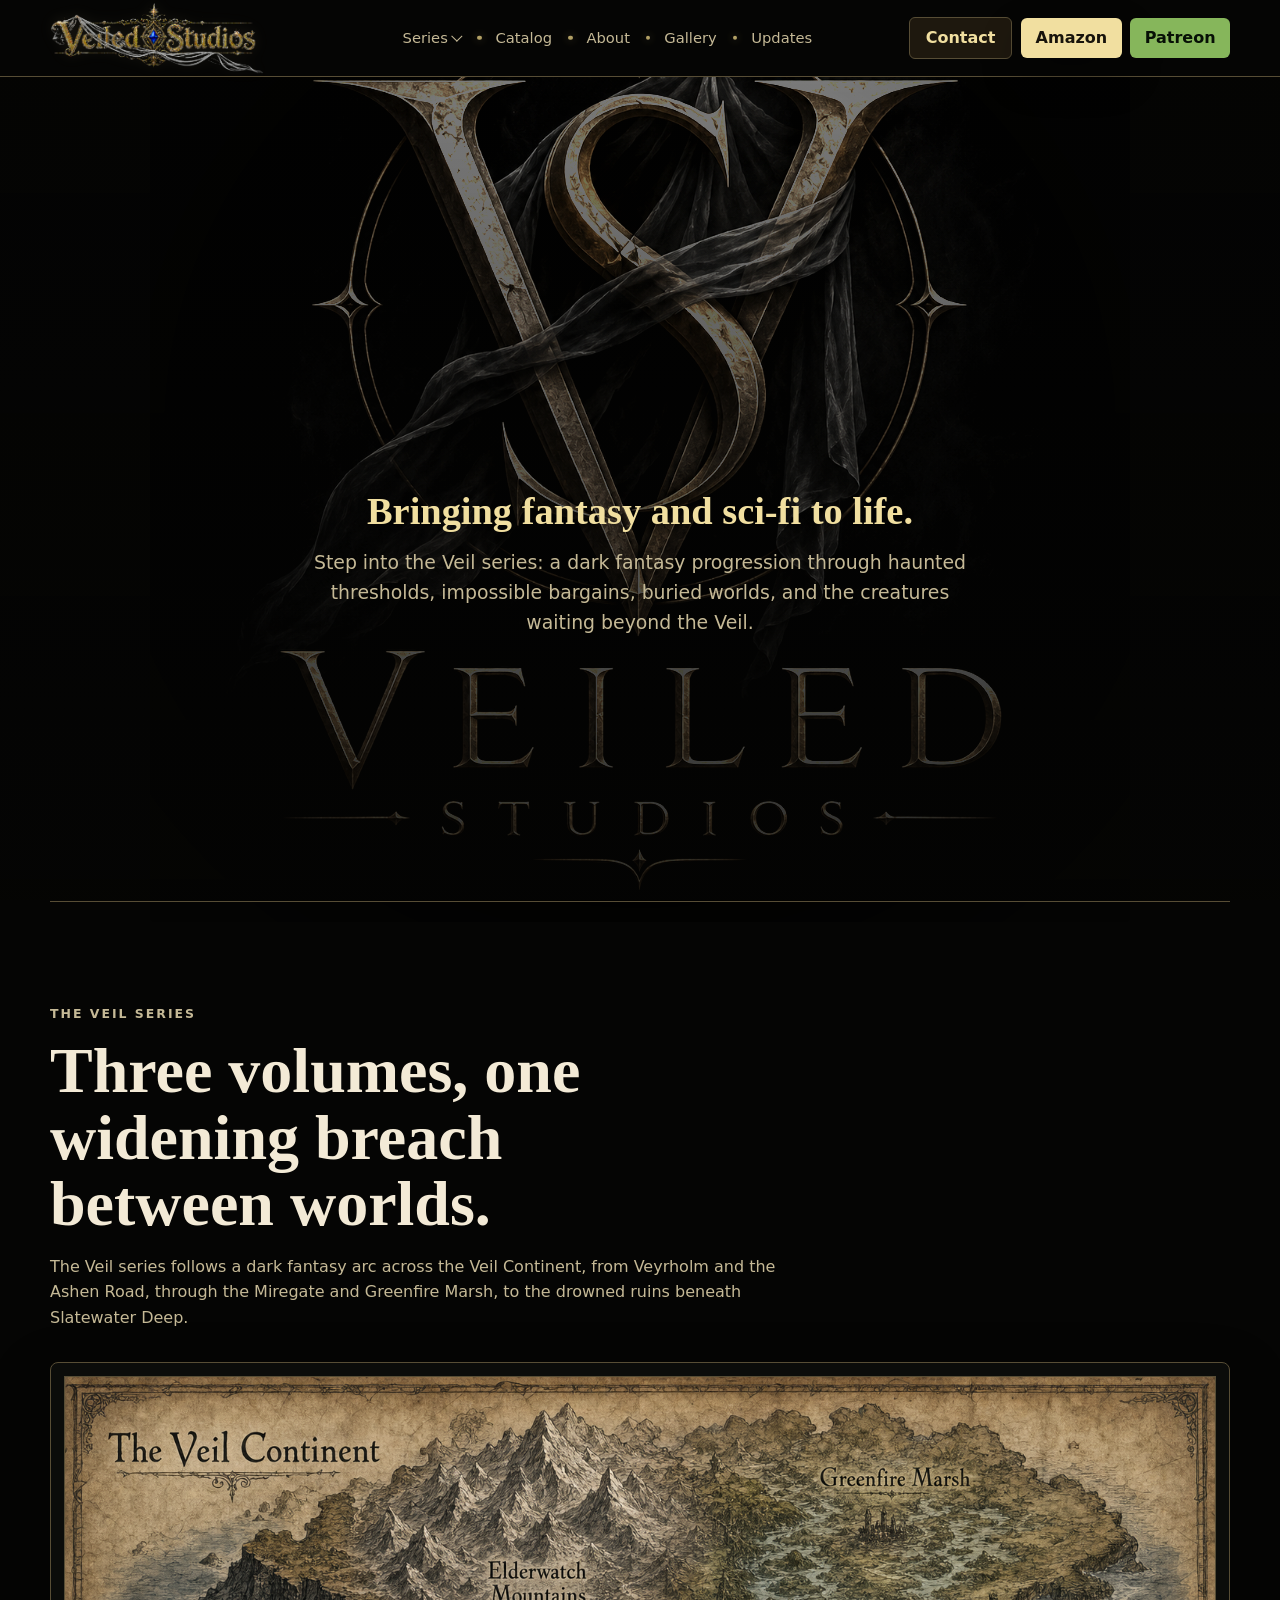
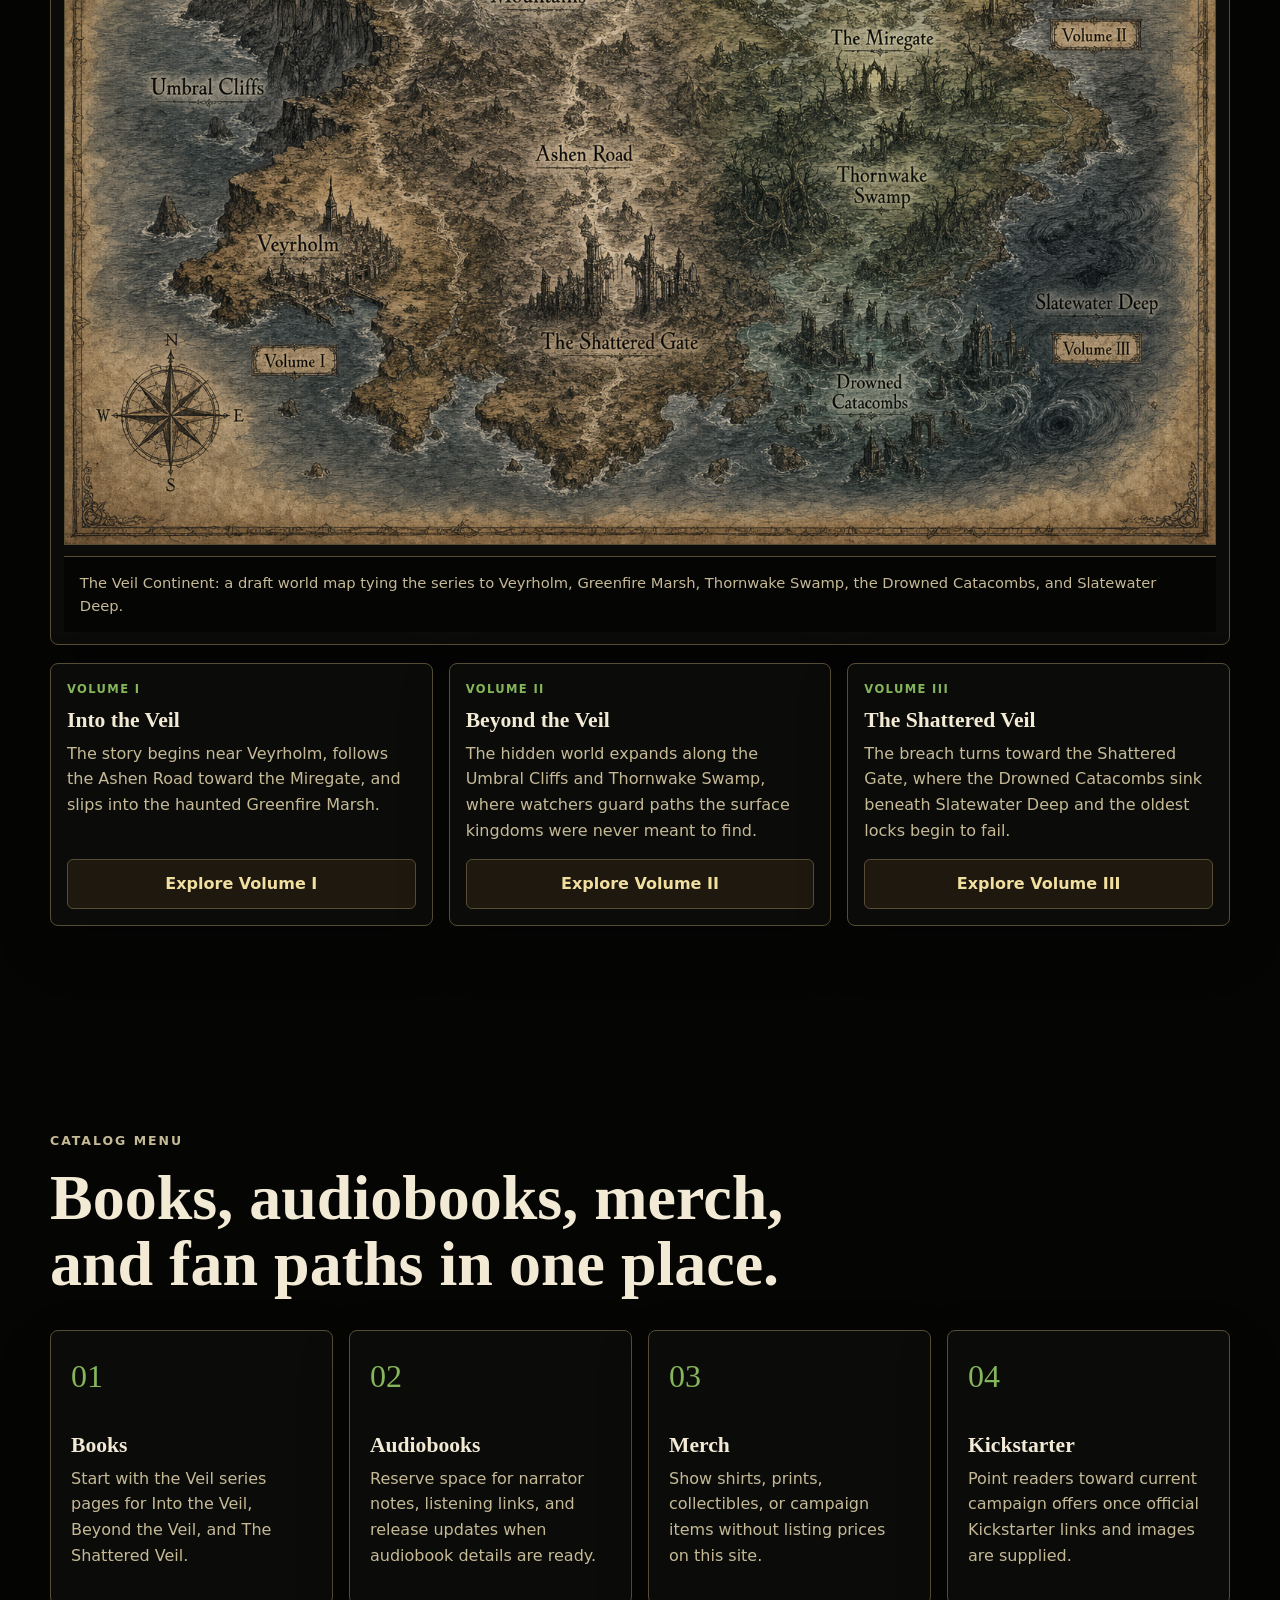
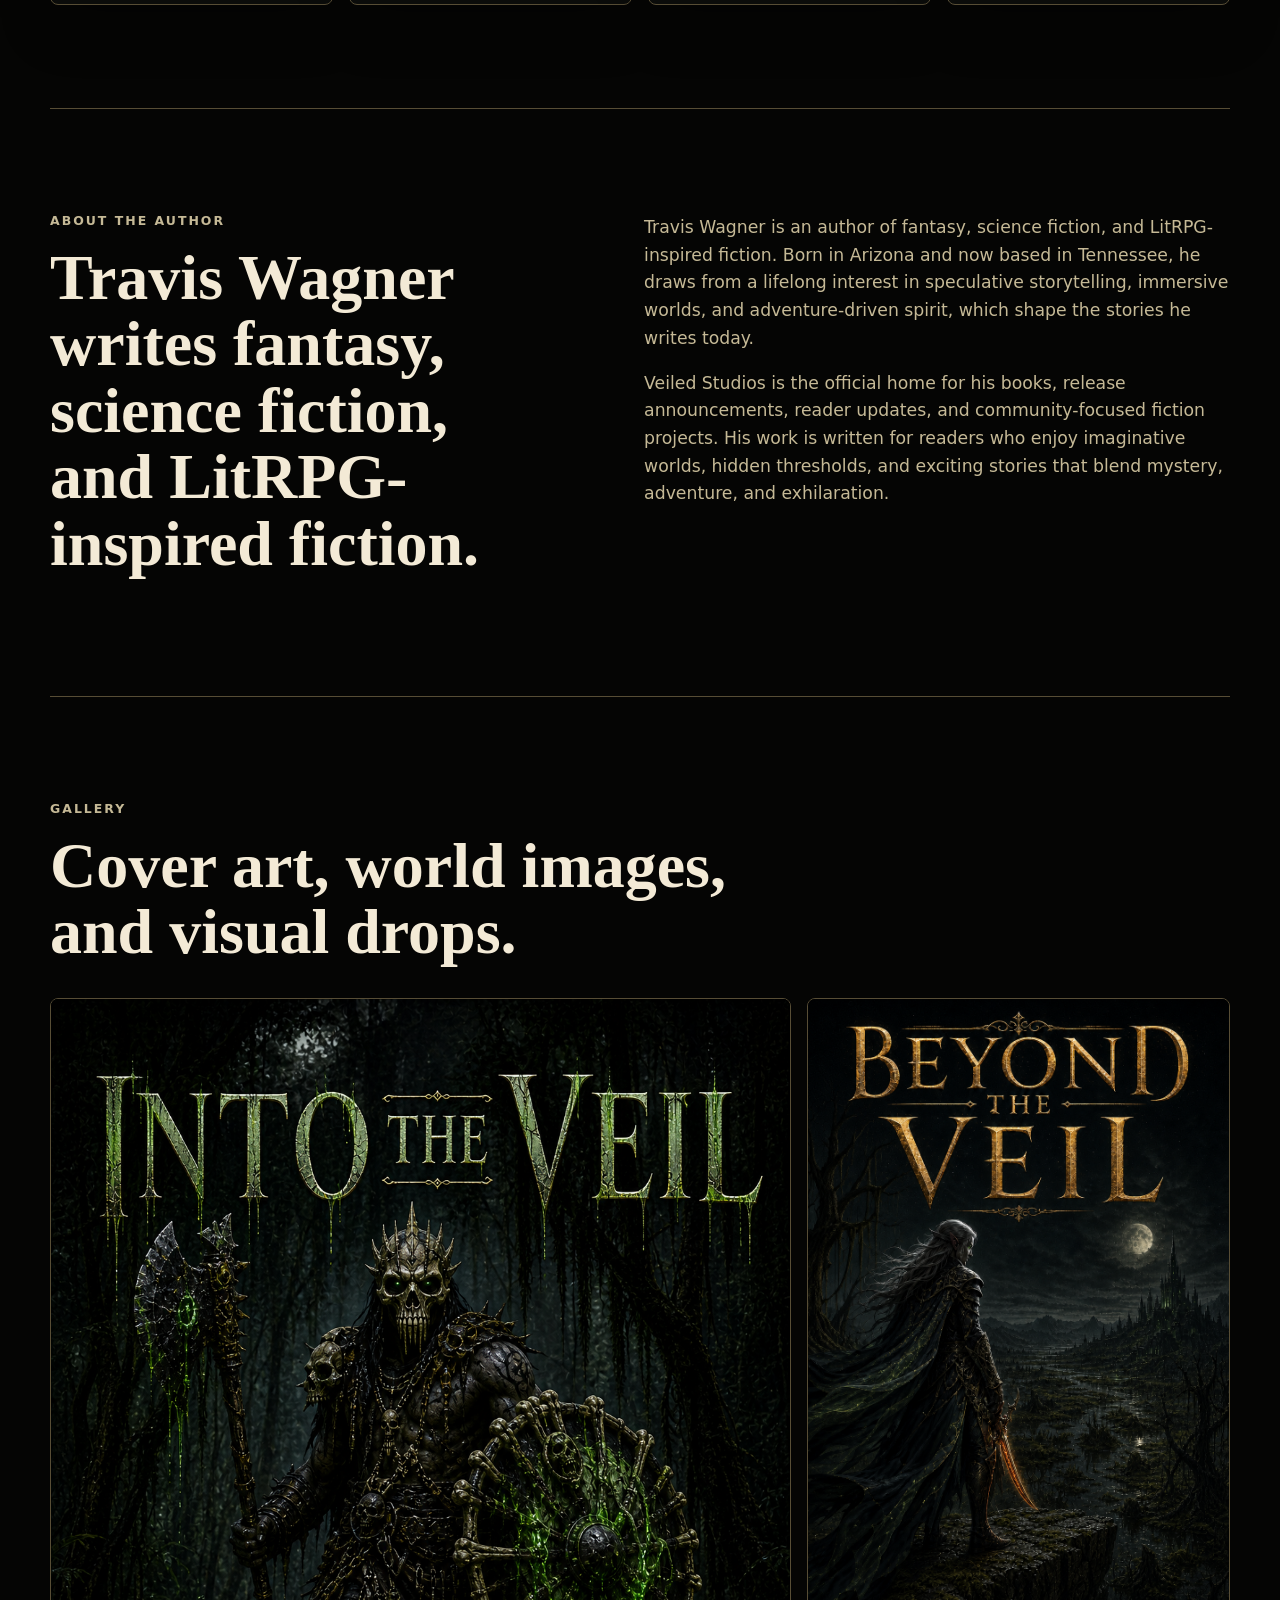
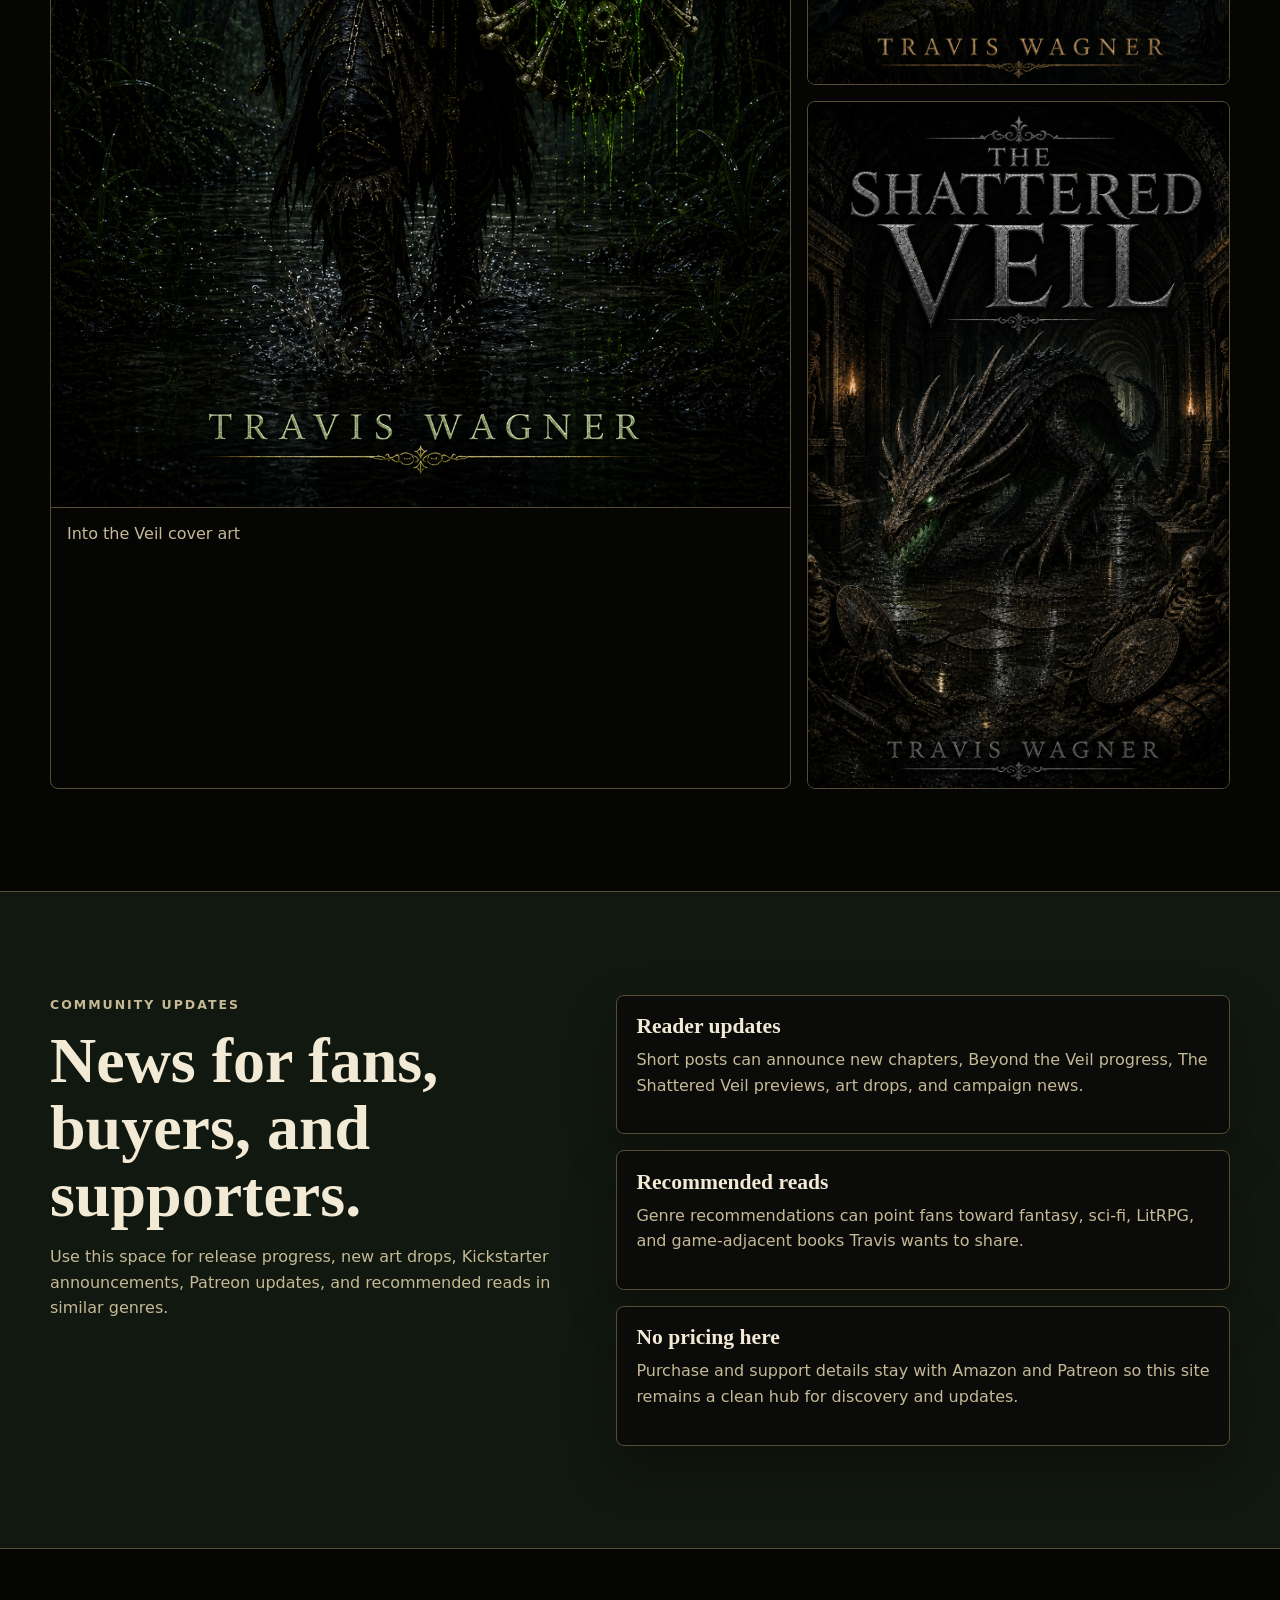
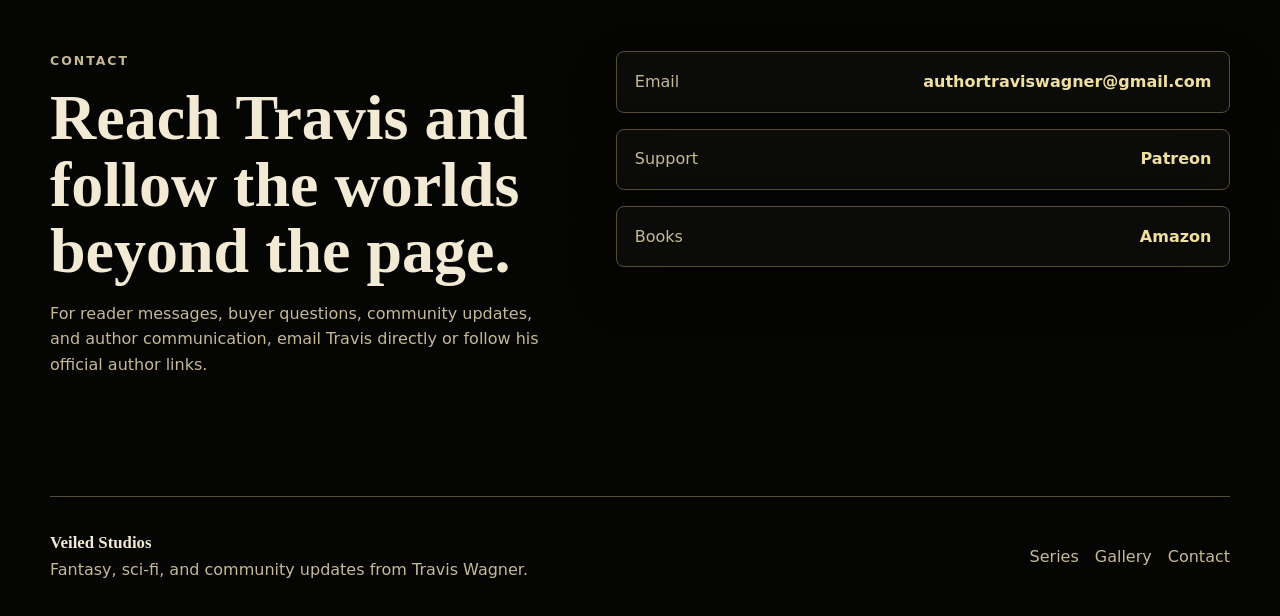
==== commit 9066e236: "Polish header logo asset" ====
--- a/index.html
+++ b/index.html
@@ -8,7 +8,7 @@
   <meta http-equiv="Content-Security-Policy" content="default-src 'self'; base-uri 'self'; object-src 'none'; img-src 'self' data:; script-src 'self' 'unsafe-inline'; style-src 'self' 'unsafe-inline'; connect-src 'self'; form-action 'self'; upgrade-insecure-requests">
   <meta name="referrer" content="strict-origin-when-cross-origin">
   <link rel="canonical" href="https://lancewagner123.github.io/vssample.com/">
-  <link rel="stylesheet" href="styles.css?v=header-logo-fade-20260707">
+  <link rel="stylesheet" href="styles.css?v=logo-polish-20260707">
   <script type="application/ld+json">
     {
       "@context": "https://schema.org",
@@ -54,7 +54,7 @@
   <header class="site-header">
     <nav class="nav" aria-label="Primary navigation">
       <a class="brand" href="#top" aria-label="Veiled Studios home">
-        <img class="brand-logo" src="images/created/final/VeiledStudios04.png" alt="Veiled Studios">
+        <img class="brand-logo" src="images/created/final/VeiledStudios04.png?v=logo-polish-20260707" alt="Veiled Studios">
       </a>
       <div class="nav-links">
         <details class="nav-dropdown">
--- a/styles.css
+++ b/styles.css
@@ -125,11 +125,11 @@
 
 .brand-logo {
   display: block;
-  width: clamp(176px, 18vw, 252px);
-  height: 58px;
+  width: clamp(216px, 20vw, 260px);
+  height: 72px;
   object-fit: contain;
   object-position: left center;
-  filter: drop-shadow(0 0 12px rgba(0, 0, 0, 0.68));
+  filter: drop-shadow(0 0 7px rgba(241, 223, 160, 0.14));
 }
 
 .brand strong,
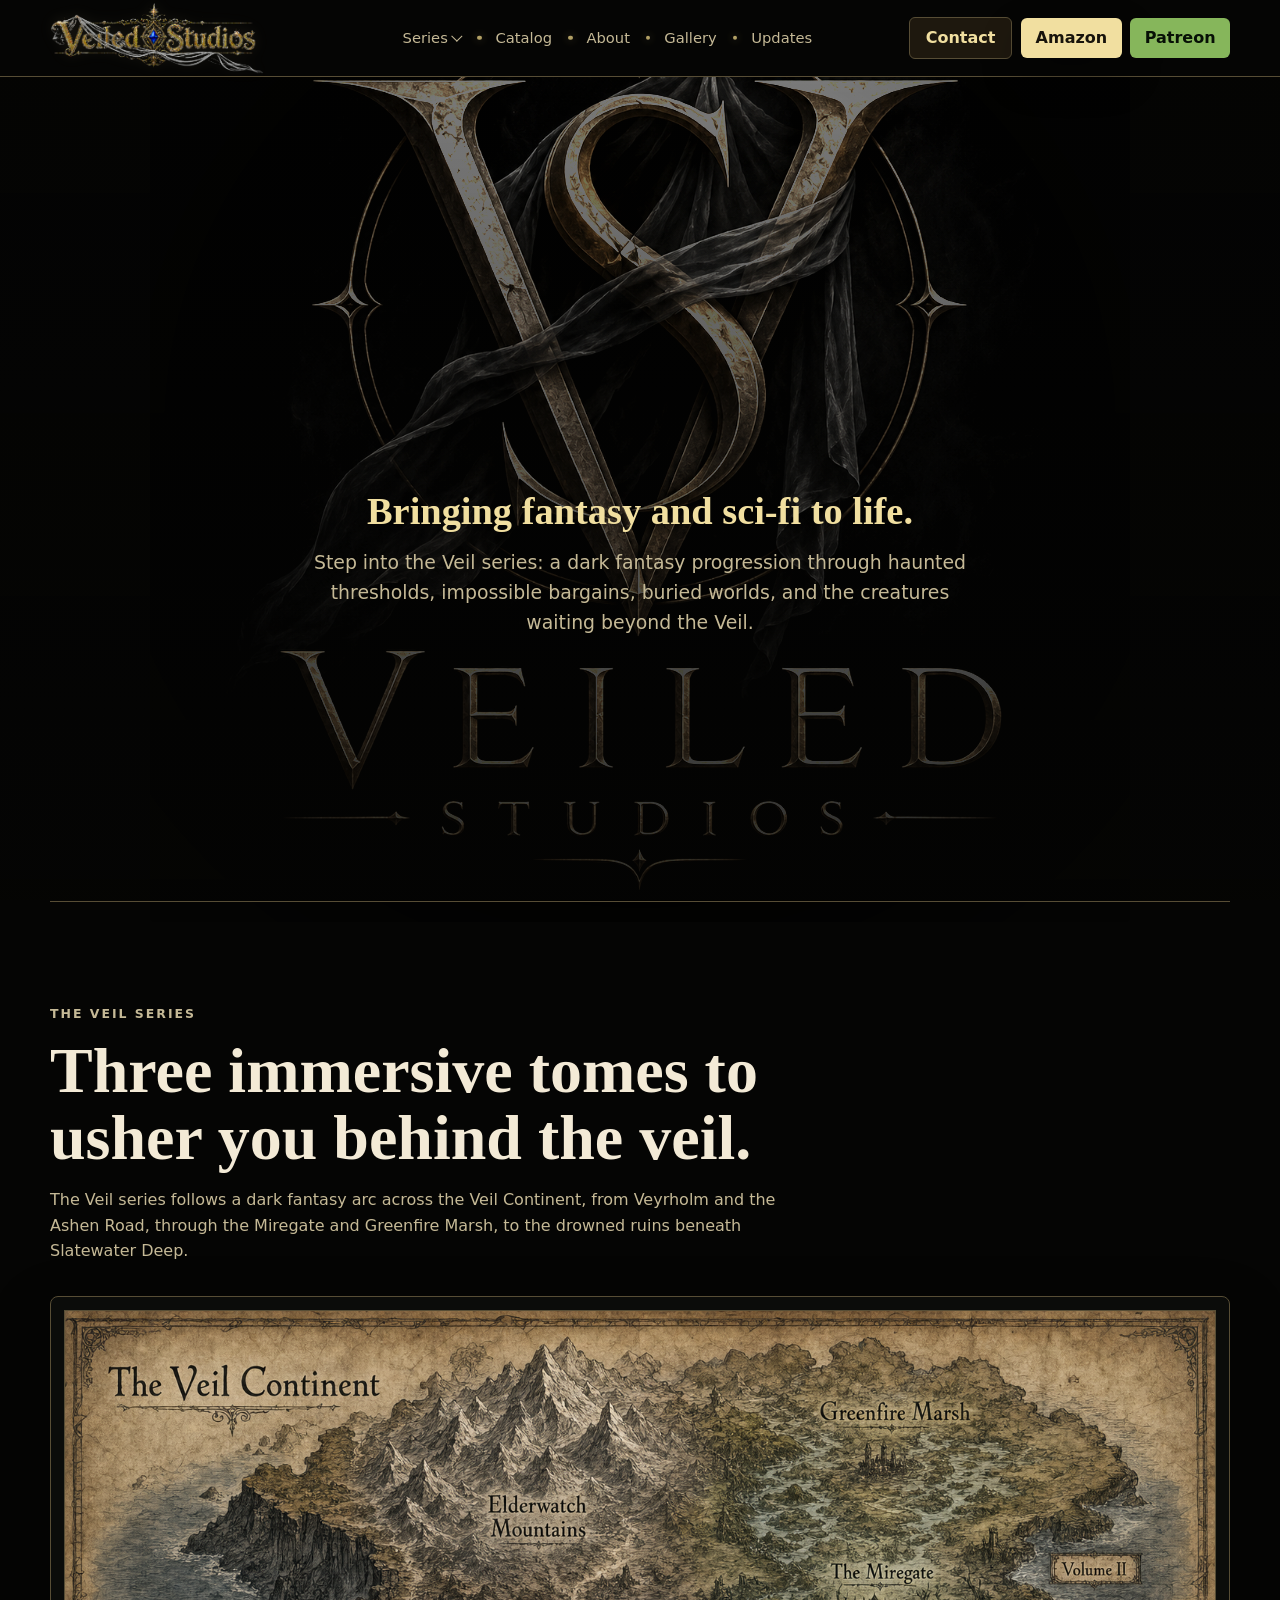
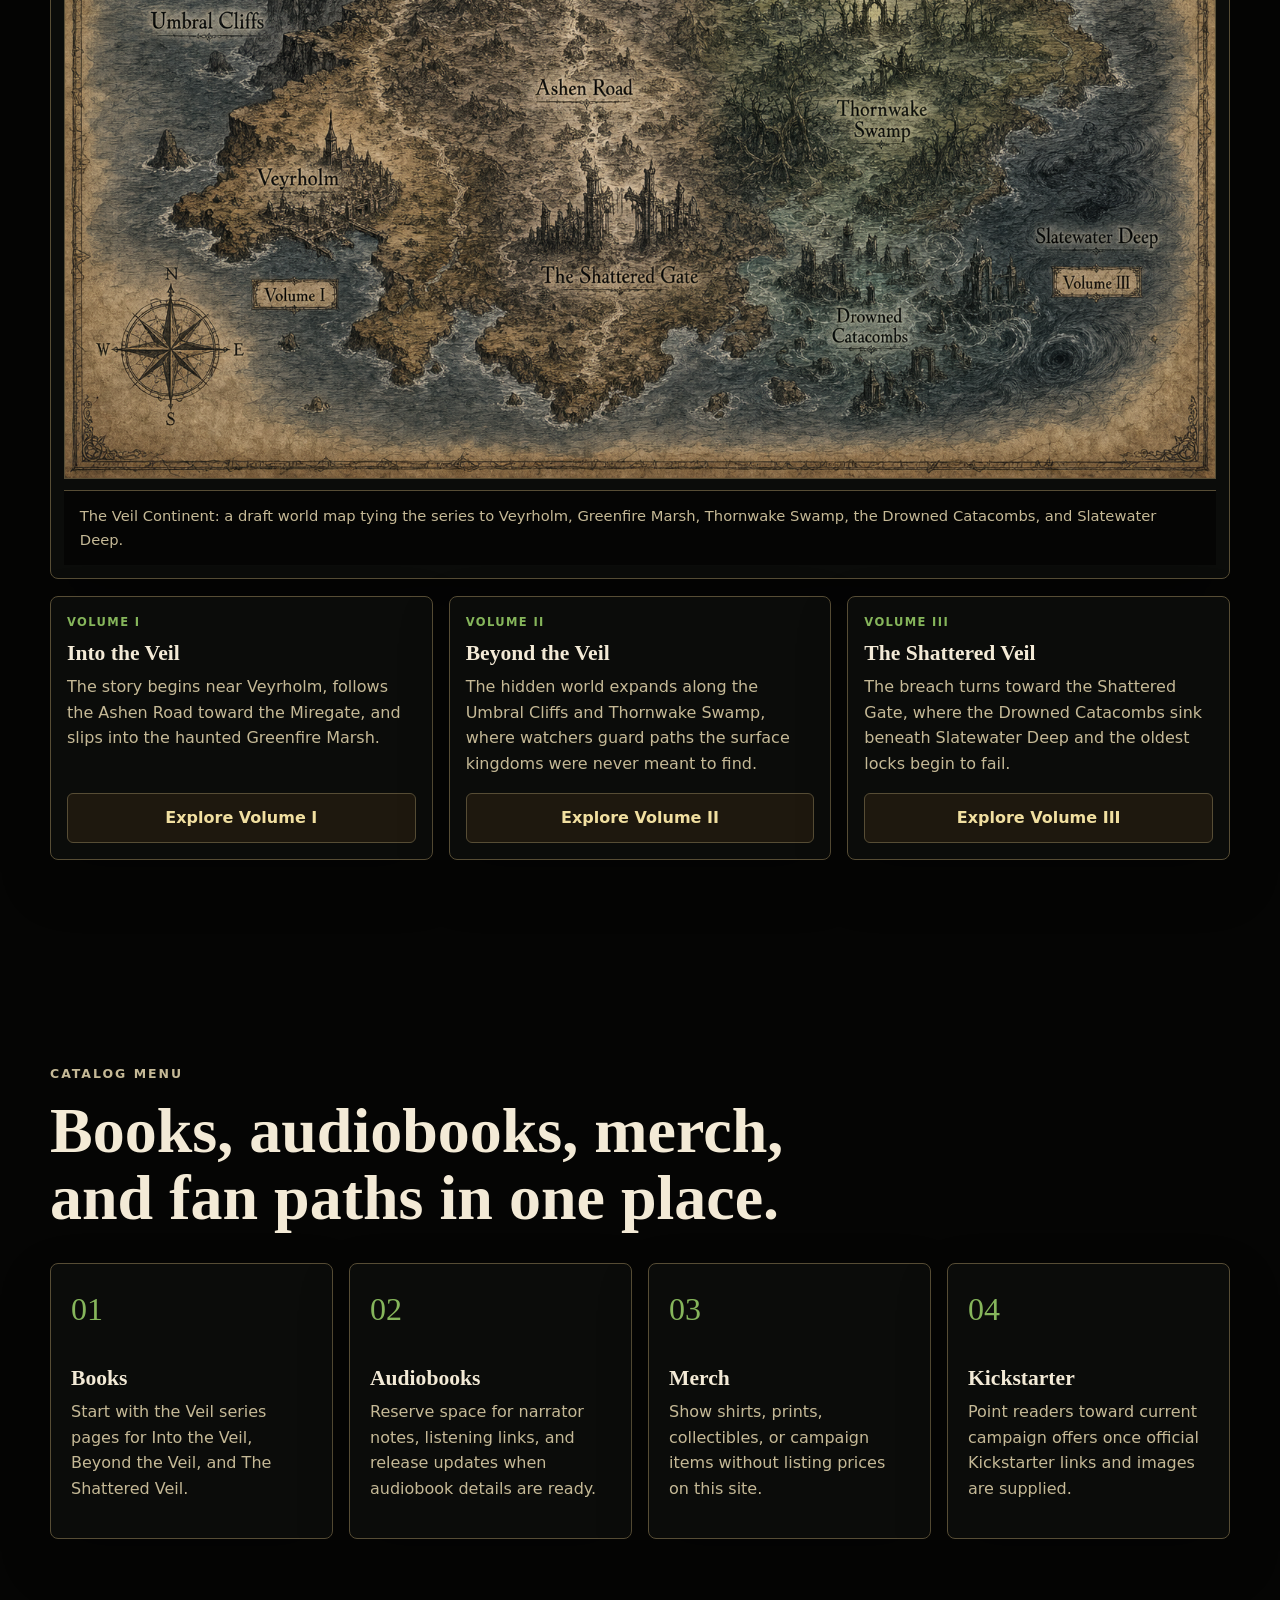
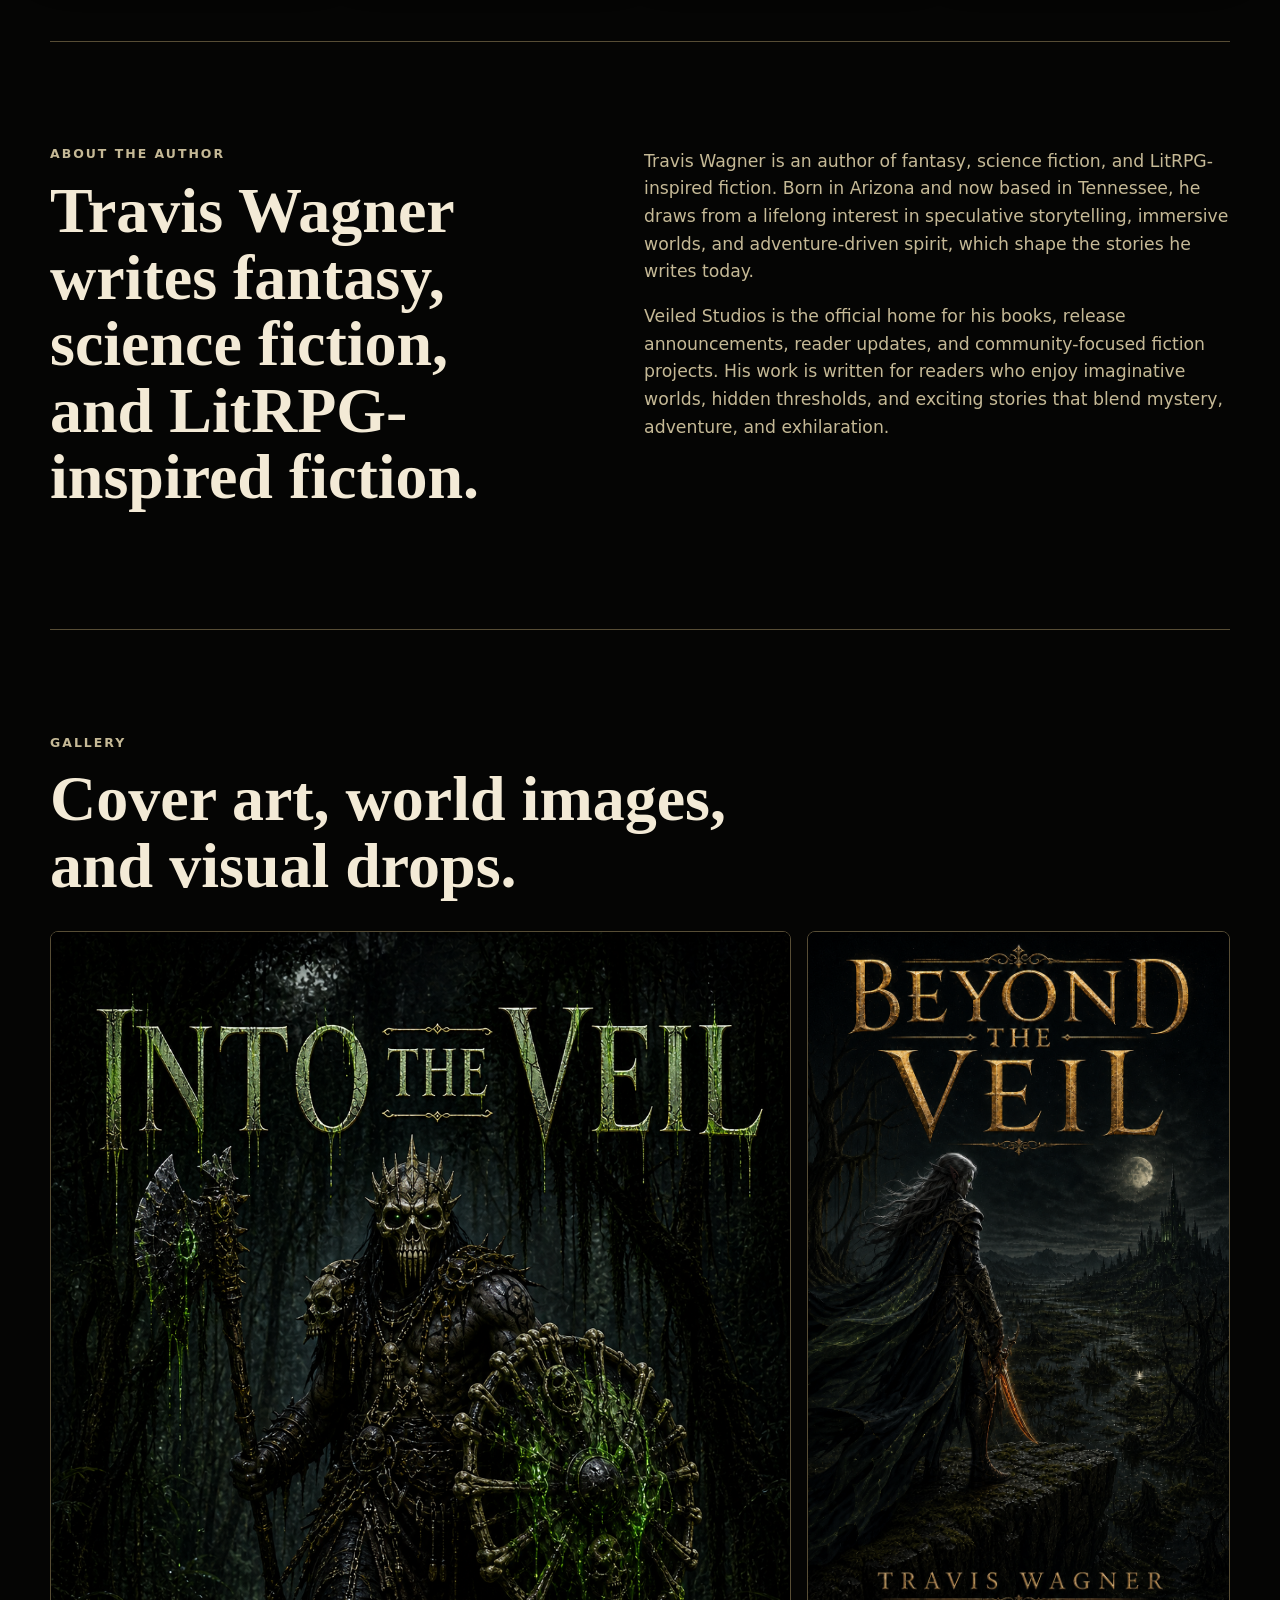
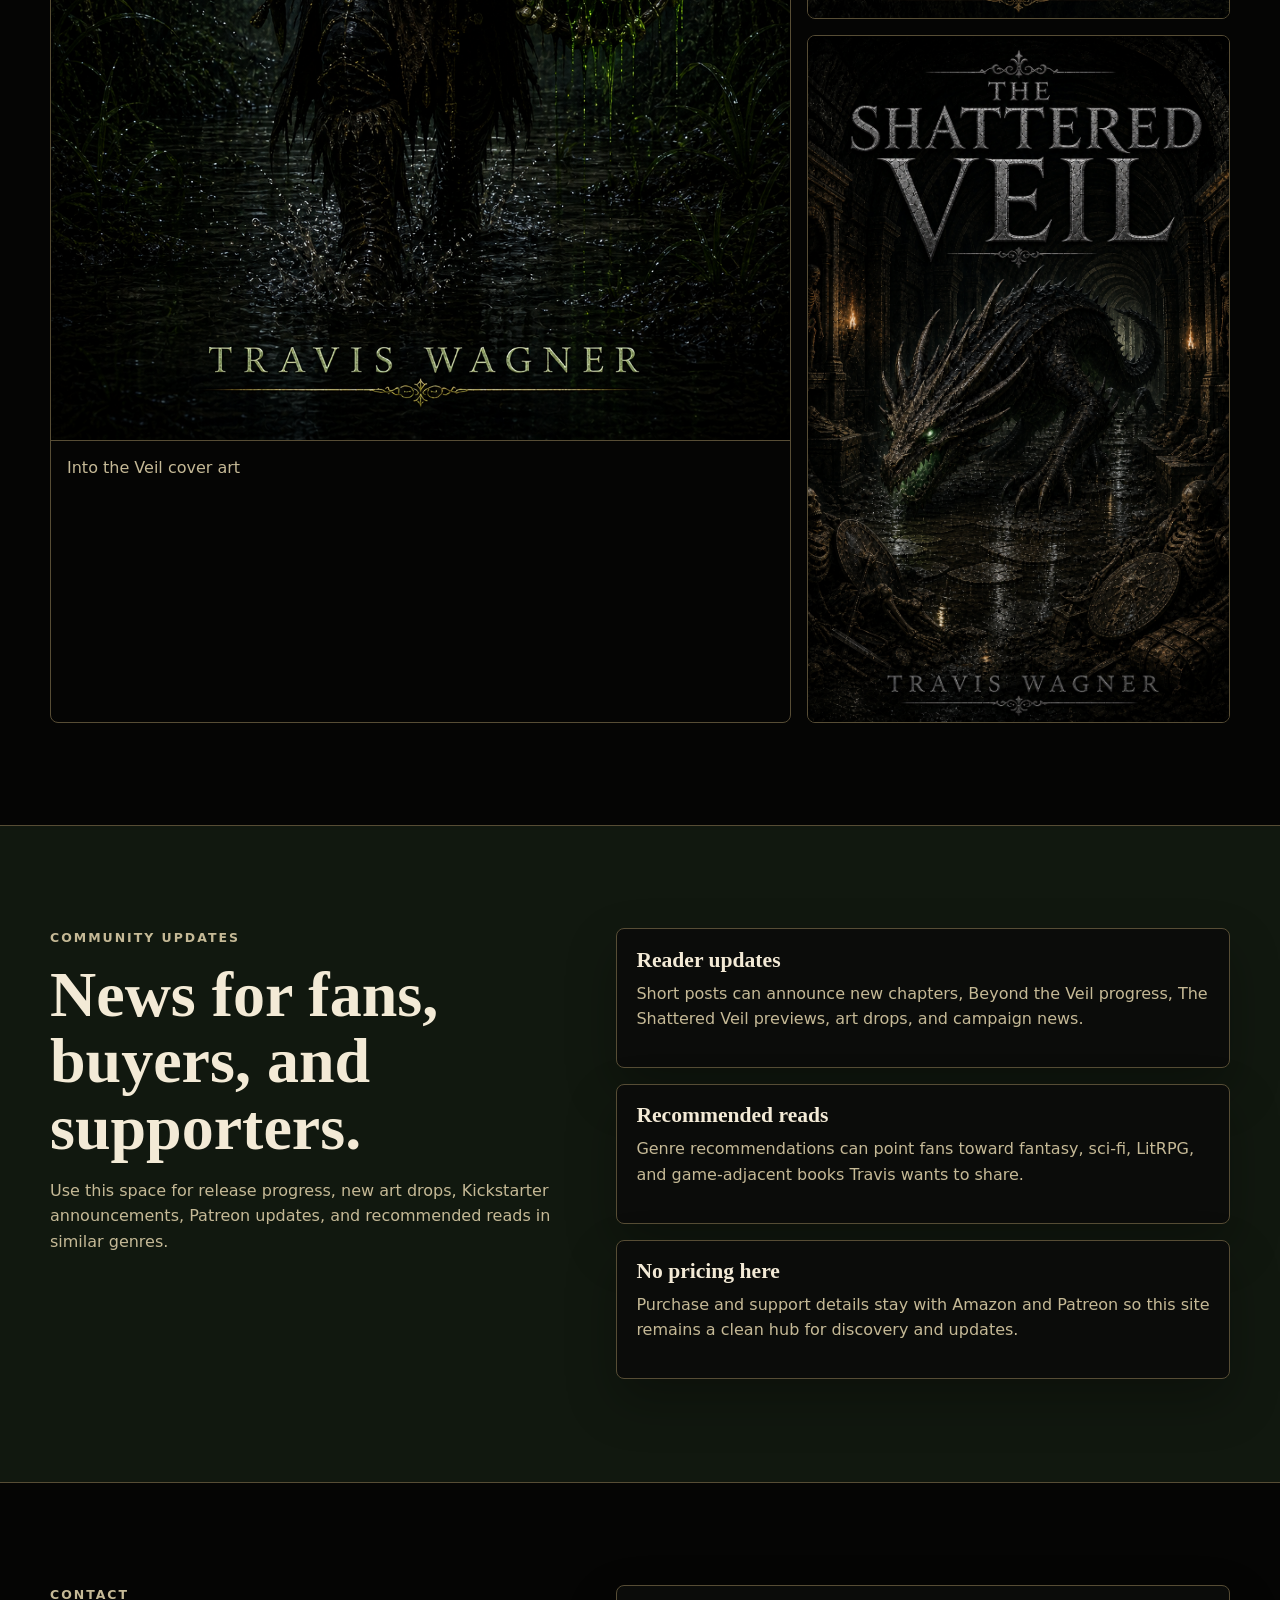
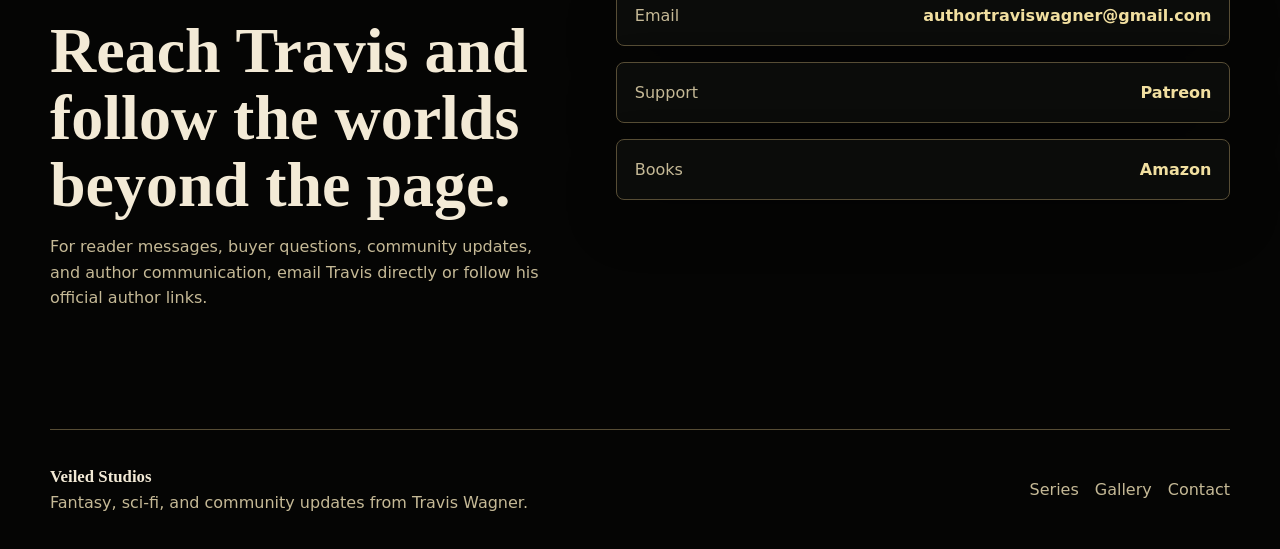
==== commit d9efc7e4: "Update series headline and hero cover" ====
--- a/index.html
+++ b/index.html
@@ -87,7 +87,7 @@
     <section class="section series-overview" id="series" aria-labelledby="series-title">
       <div class="section-heading">
         <p class="eyebrow">The Veil series</p>
-        <h2 id="series-title">Three volumes, one widening breach between worlds.</h2>
+        <h2 id="series-title">Three immersive tomes to usher you behind the veil.</h2>
         <p>The Veil series follows a dark fantasy arc across the Veil Continent, from Veyrholm and the Ashen Road, through the Miregate and Greenfire Marsh, to the drowned ruins beneath Slatewater Deep.</p>
       </div>
       <figure class="series-map-feature">
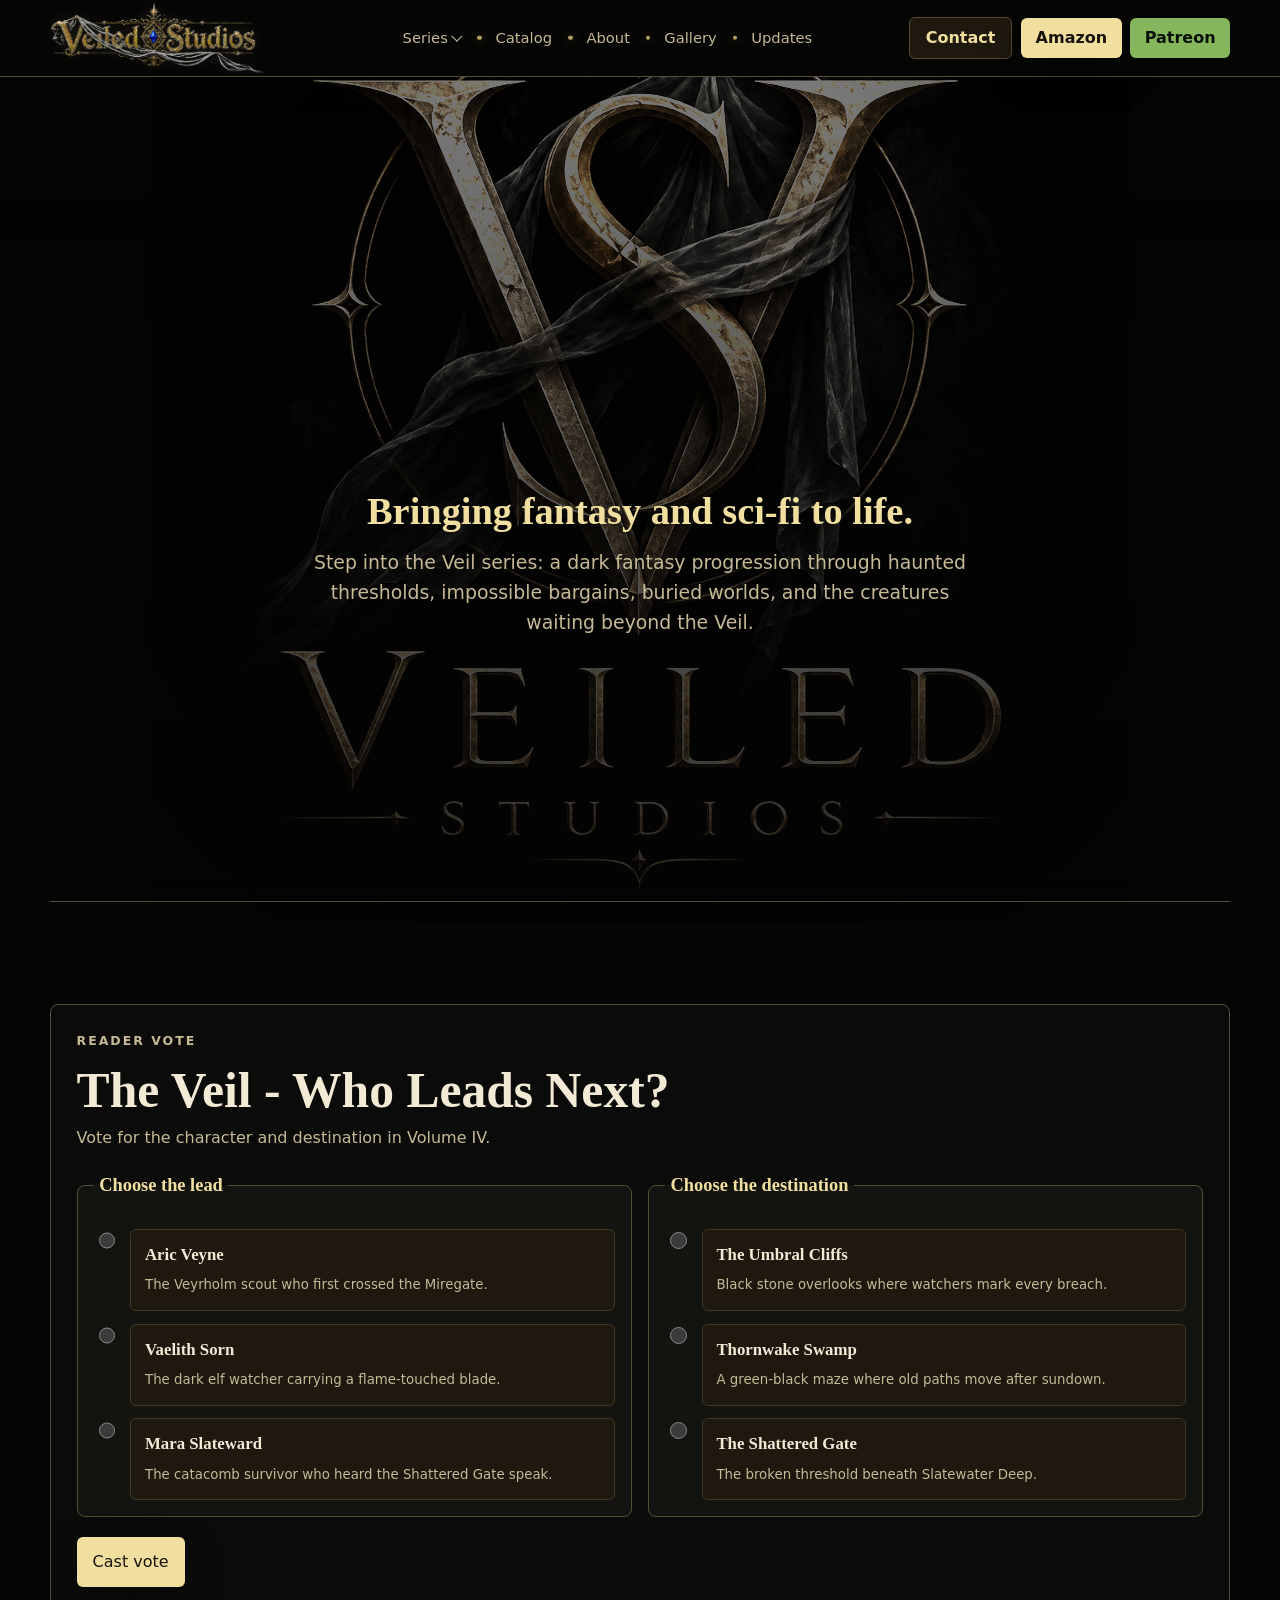
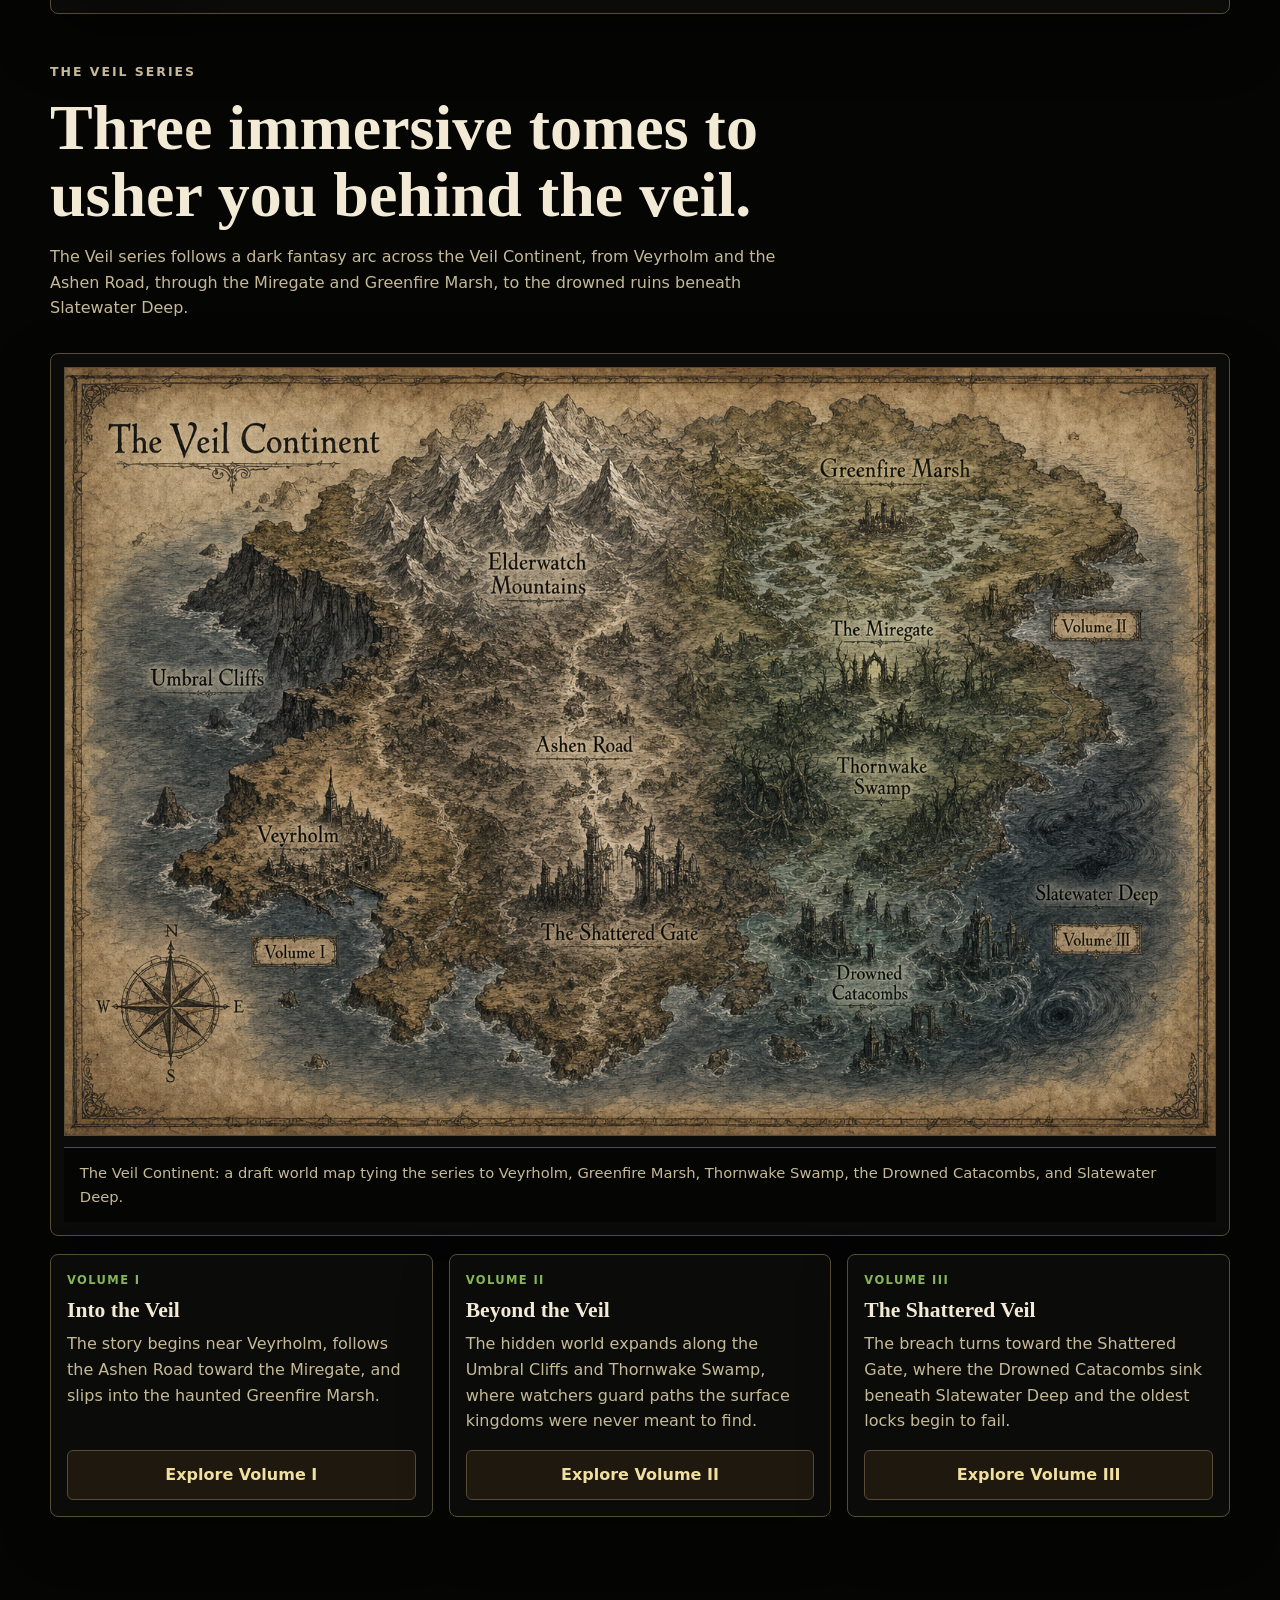
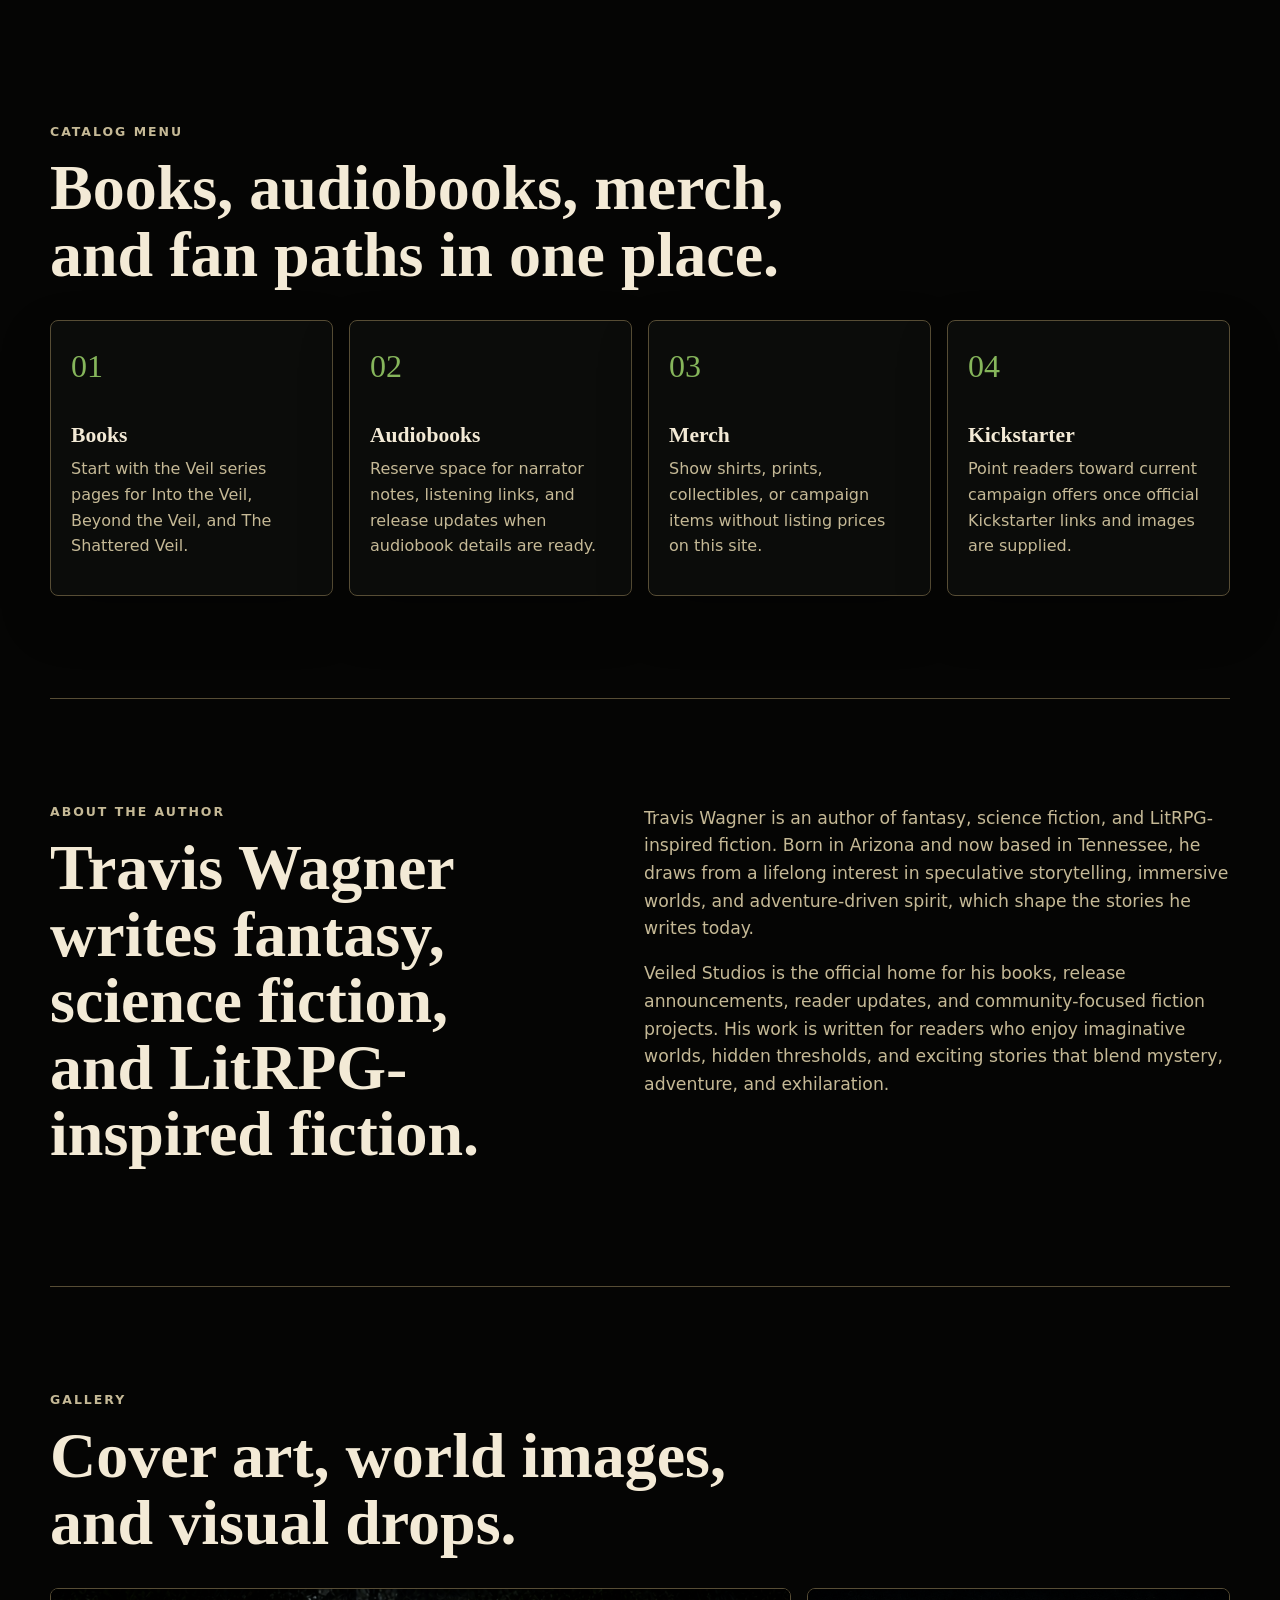
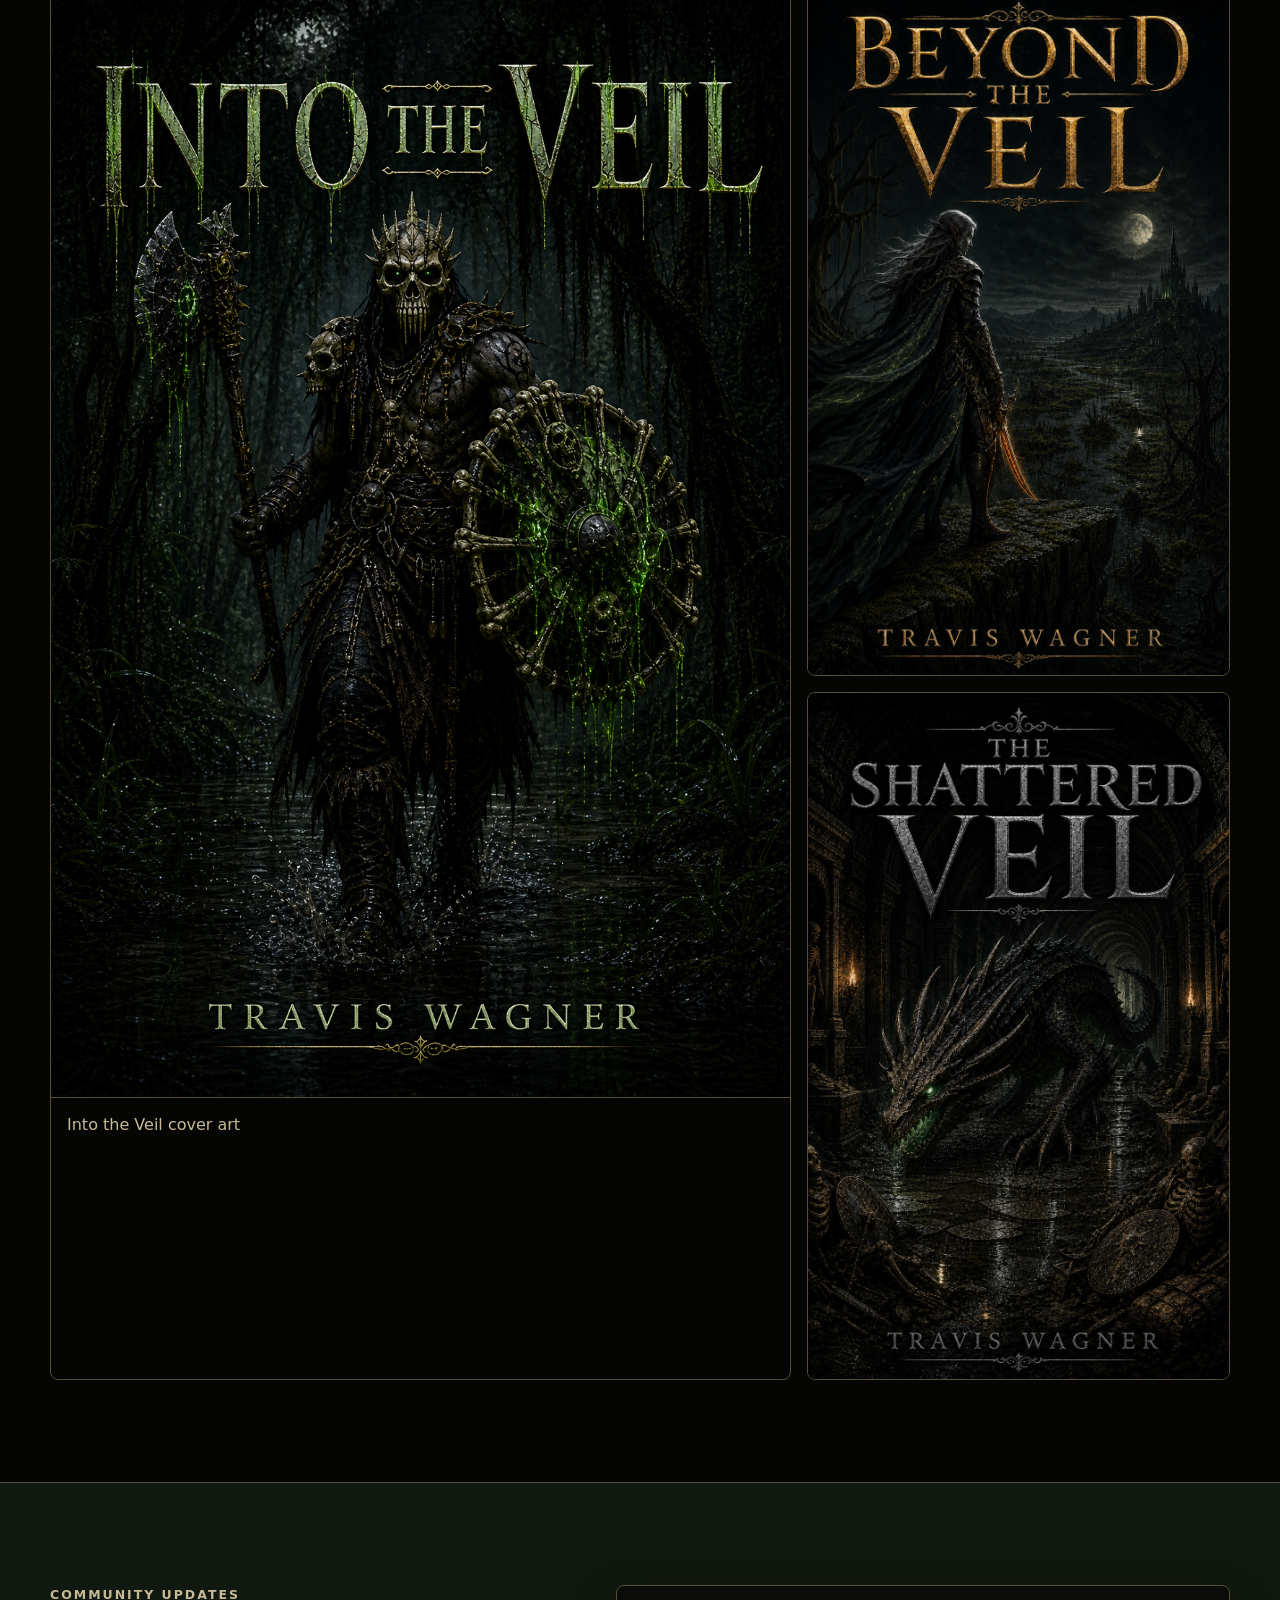
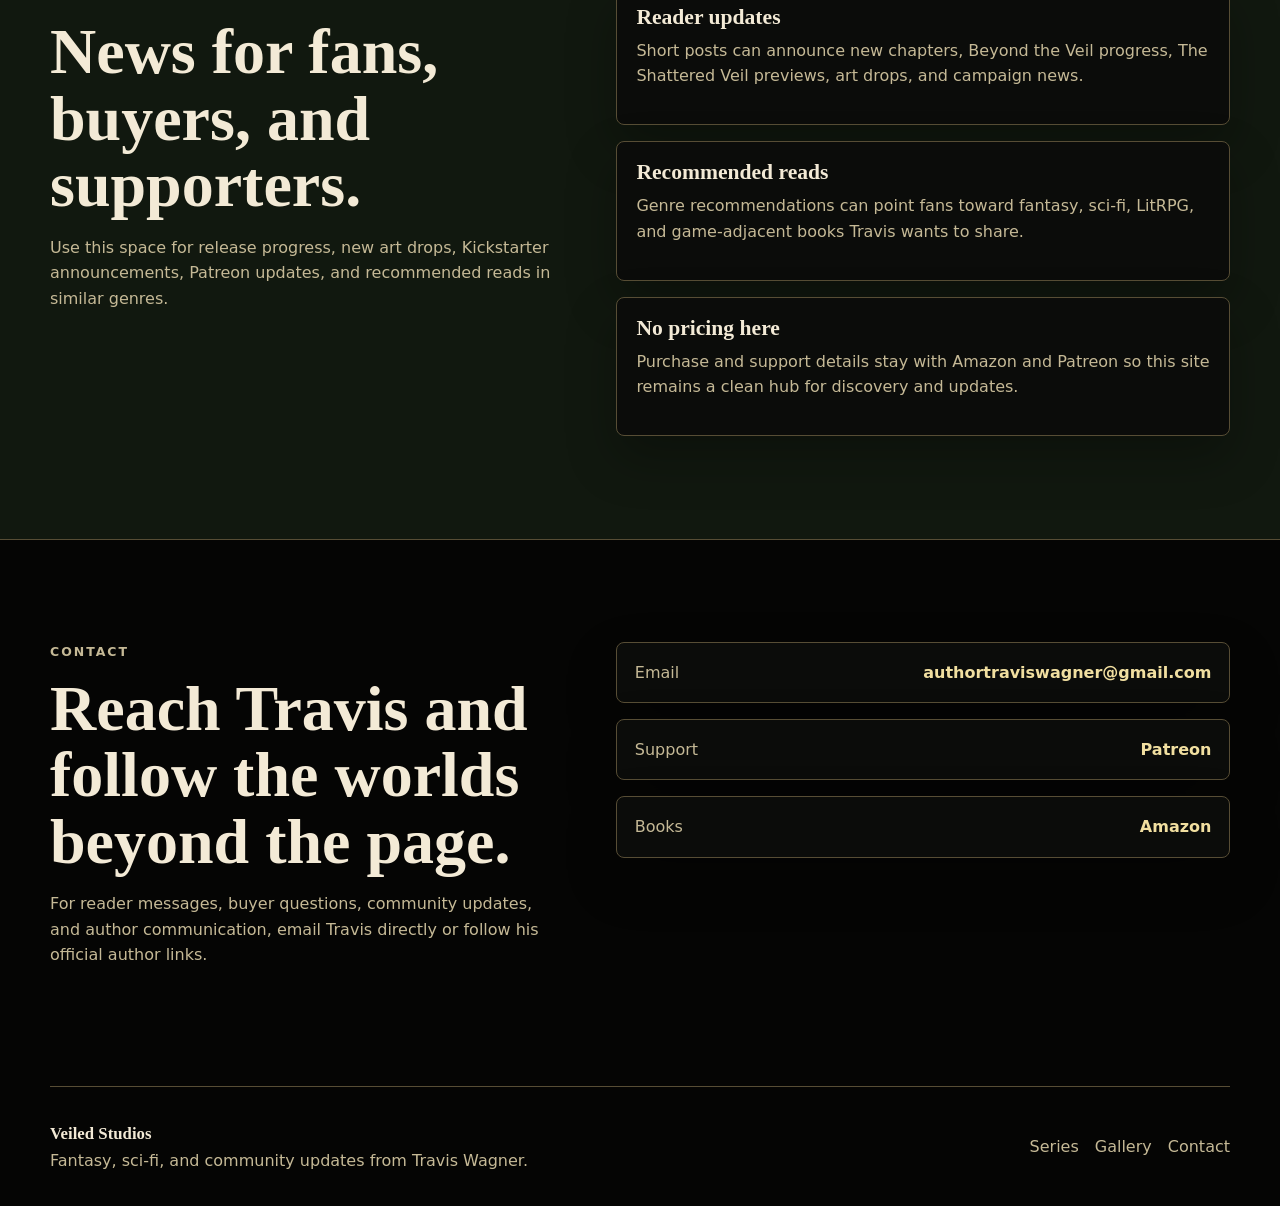
==== commit 14ad9380: "Add Volume IV reader vote" ====
--- a/index.html
+++ b/index.html
@@ -8,7 +8,7 @@
   <meta http-equiv="Content-Security-Policy" content="default-src 'self'; base-uri 'self'; object-src 'none'; img-src 'self' data:; script-src 'self' 'unsafe-inline'; style-src 'self' 'unsafe-inline'; connect-src 'self'; form-action 'self'; upgrade-insecure-requests">
   <meta name="referrer" content="strict-origin-when-cross-origin">
   <link rel="canonical" href="https://lancewagner123.github.io/vssample.com/">
-  <link rel="stylesheet" href="styles.css?v=logo-polish-20260707">
+  <link rel="stylesheet" href="styles.css?v=volume-iv-vote-20260707">
   <script type="application/ld+json">
     {
       "@context": "https://schema.org",
@@ -85,6 +85,67 @@
     </section>
 
     <section class="section series-overview" id="series" aria-labelledby="series-title">
+      <form class="veil-vote" data-veil-vote>
+        <div class="veil-vote__intro">
+          <p class="eyebrow">Reader vote</p>
+          <h2>The Veil - Who Leads Next?</h2>
+          <p>Vote for the character and destination in Volume IV.</p>
+        </div>
+        <div class="veil-vote__grid">
+          <fieldset>
+            <legend>Choose the lead</legend>
+            <label class="vote-option">
+              <input type="radio" name="character" value="Aric Veyne" required>
+              <span class="vote-option-card">
+                <strong>Aric Veyne</strong>
+                <small>The Veyrholm scout who first crossed the Miregate.</small>
+              </span>
+            </label>
+            <label class="vote-option">
+              <input type="radio" name="character" value="Vaelith Sorn" required>
+              <span class="vote-option-card">
+                <strong>Vaelith Sorn</strong>
+                <small>The dark elf watcher carrying a flame-touched blade.</small>
+              </span>
+            </label>
+            <label class="vote-option">
+              <input type="radio" name="character" value="Mara Slateward" required>
+              <span class="vote-option-card">
+                <strong>Mara Slateward</strong>
+                <small>The catacomb survivor who heard the Shattered Gate speak.</small>
+              </span>
+            </label>
+          </fieldset>
+          <fieldset>
+            <legend>Choose the destination</legend>
+            <label class="vote-option">
+              <input type="radio" name="destination" value="The Umbral Cliffs" required>
+              <span class="vote-option-card">
+                <strong>The Umbral Cliffs</strong>
+                <small>Black stone overlooks where watchers mark every breach.</small>
+              </span>
+            </label>
+            <label class="vote-option">
+              <input type="radio" name="destination" value="Thornwake Swamp" required>
+              <span class="vote-option-card">
+                <strong>Thornwake Swamp</strong>
+                <small>A green-black maze where old paths move after sundown.</small>
+              </span>
+            </label>
+            <label class="vote-option">
+              <input type="radio" name="destination" value="The Shattered Gate" required>
+              <span class="vote-option-card">
+                <strong>The Shattered Gate</strong>
+                <small>The broken threshold beneath Slatewater Deep.</small>
+              </span>
+            </label>
+          </fieldset>
+        </div>
+        <div class="veil-vote__actions">
+          <button class="button primary" type="submit">Cast vote</button>
+          <p class="vote-result" data-vote-result aria-live="polite"></p>
+        </div>
+      </form>
       <div class="section-heading">
         <p class="eyebrow">The Veil series</p>
         <h2 id="series-title">Three immersive tomes to usher you behind the veil.</h2>
@@ -241,6 +302,6 @@
       <a href="mailto:authortraviswagner@gmail.com">Contact</a>
     </div>
   </footer>
-  <script src="main.js"></script>
+  <script src="main.js?v=volume-iv-vote-20260707"></script>
 </body>
 </html>
--- a/styles.css
+++ b/styles.css
@@ -463,6 +463,117 @@
   border-top: 1px solid var(--line);
 }
 
+.veil-vote {
+  display: grid;
+  gap: 1.25rem;
+  margin-bottom: clamp(2rem, 5vw, 3rem);
+  padding: clamp(1.1rem, 3vw, 1.6rem);
+  border: 1px solid var(--line);
+  border-radius: 8px;
+  background: #0b0c0a;
+  box-shadow: 0 24px 58px rgba(0, 0, 0, 0.36);
+}
+
+.veil-vote__intro {
+  max-width: 720px;
+}
+
+.veil-vote__intro h2 {
+  margin-bottom: 0.55rem;
+  font-size: clamp(1.8rem, 4vw, 3.1rem);
+}
+
+.veil-vote__intro p:last-child {
+  margin-bottom: 0;
+}
+
+.veil-vote__grid {
+  display: grid;
+  grid-template-columns: repeat(2, minmax(0, 1fr));
+  gap: 1rem;
+}
+
+.veil-vote fieldset {
+  min-width: 0;
+  margin: 0;
+  padding: 1rem;
+  border: 1px solid var(--line);
+  border-radius: 8px;
+  background: #13140f;
+}
+
+.veil-vote legend {
+  padding: 0 0.35rem;
+  color: var(--gold-soft);
+  font-family: Georgia, "Times New Roman", serif;
+  font-size: 1.15rem;
+  font-weight: 800;
+}
+
+.vote-option {
+  display: grid;
+  grid-template-columns: auto 1fr;
+  gap: 0.75rem;
+  align-items: start;
+  margin-top: 0.8rem;
+  cursor: pointer;
+}
+
+.vote-option input {
+  width: 1.05rem;
+  height: 1.05rem;
+  margin-top: 0.22rem;
+  accent-color: var(--gold-soft);
+}
+
+.vote-option-card {
+  display: grid;
+  gap: 0.2rem;
+  min-height: 82px;
+  padding: 0.75rem 0.85rem;
+  border: 1px solid #3f3826;
+  border-radius: 6px;
+  background: #1e180e;
+  transition: border-color 160ms ease, box-shadow 160ms ease, transform 160ms ease;
+}
+
+.vote-option input:checked + .vote-option-card {
+  border-color: var(--gold-soft);
+  box-shadow: 0 0 0 2px rgba(241, 223, 160, 0.18);
+  transform: translateY(-1px);
+}
+
+.vote-option-card strong {
+  color: var(--ink);
+  font-family: Georgia, "Times New Roman", serif;
+  font-size: 1.05rem;
+}
+
+.vote-option-card small {
+  color: var(--muted);
+  line-height: 1.45;
+}
+
+.veil-vote__actions {
+  display: flex;
+  flex-wrap: wrap;
+  gap: 0.9rem;
+  align-items: center;
+}
+
+.veil-vote__actions .button {
+  border: 0;
+  cursor: pointer;
+  font: inherit;
+}
+
+.vote-result {
+  min-height: 1.5rem;
+  margin: 0;
+  color: var(--gold-soft);
+  font-weight: 700;
+}
+
 .volume-grid {
   display: grid;
   grid-template-columns: repeat(3, minmax(0, 1fr));
@@ -925,6 +1036,7 @@
   }
 
   .volume-grid,
+  .veil-vote__grid,
   .story-grid {
     grid-template-columns: 1fr;
   }
@@ -1138,6 +1250,27 @@
     padding: 0.85rem;
   }
 
+  .veil-vote {
+    padding: 1rem;
+  }
+
+  .veil-vote fieldset {
+    padding: 0.85rem;
+  }
+
+  .vote-option-card {
+    min-height: auto;
+  }
+
+  .veil-vote__actions {
+    align-items: stretch;
+    flex-direction: column;
+  }
+
+  .veil-vote__actions .button {
+    width: 100%;
+  }
+
   .volume-card img,
   .book-cover img {
     width: min(100%, 320px);
